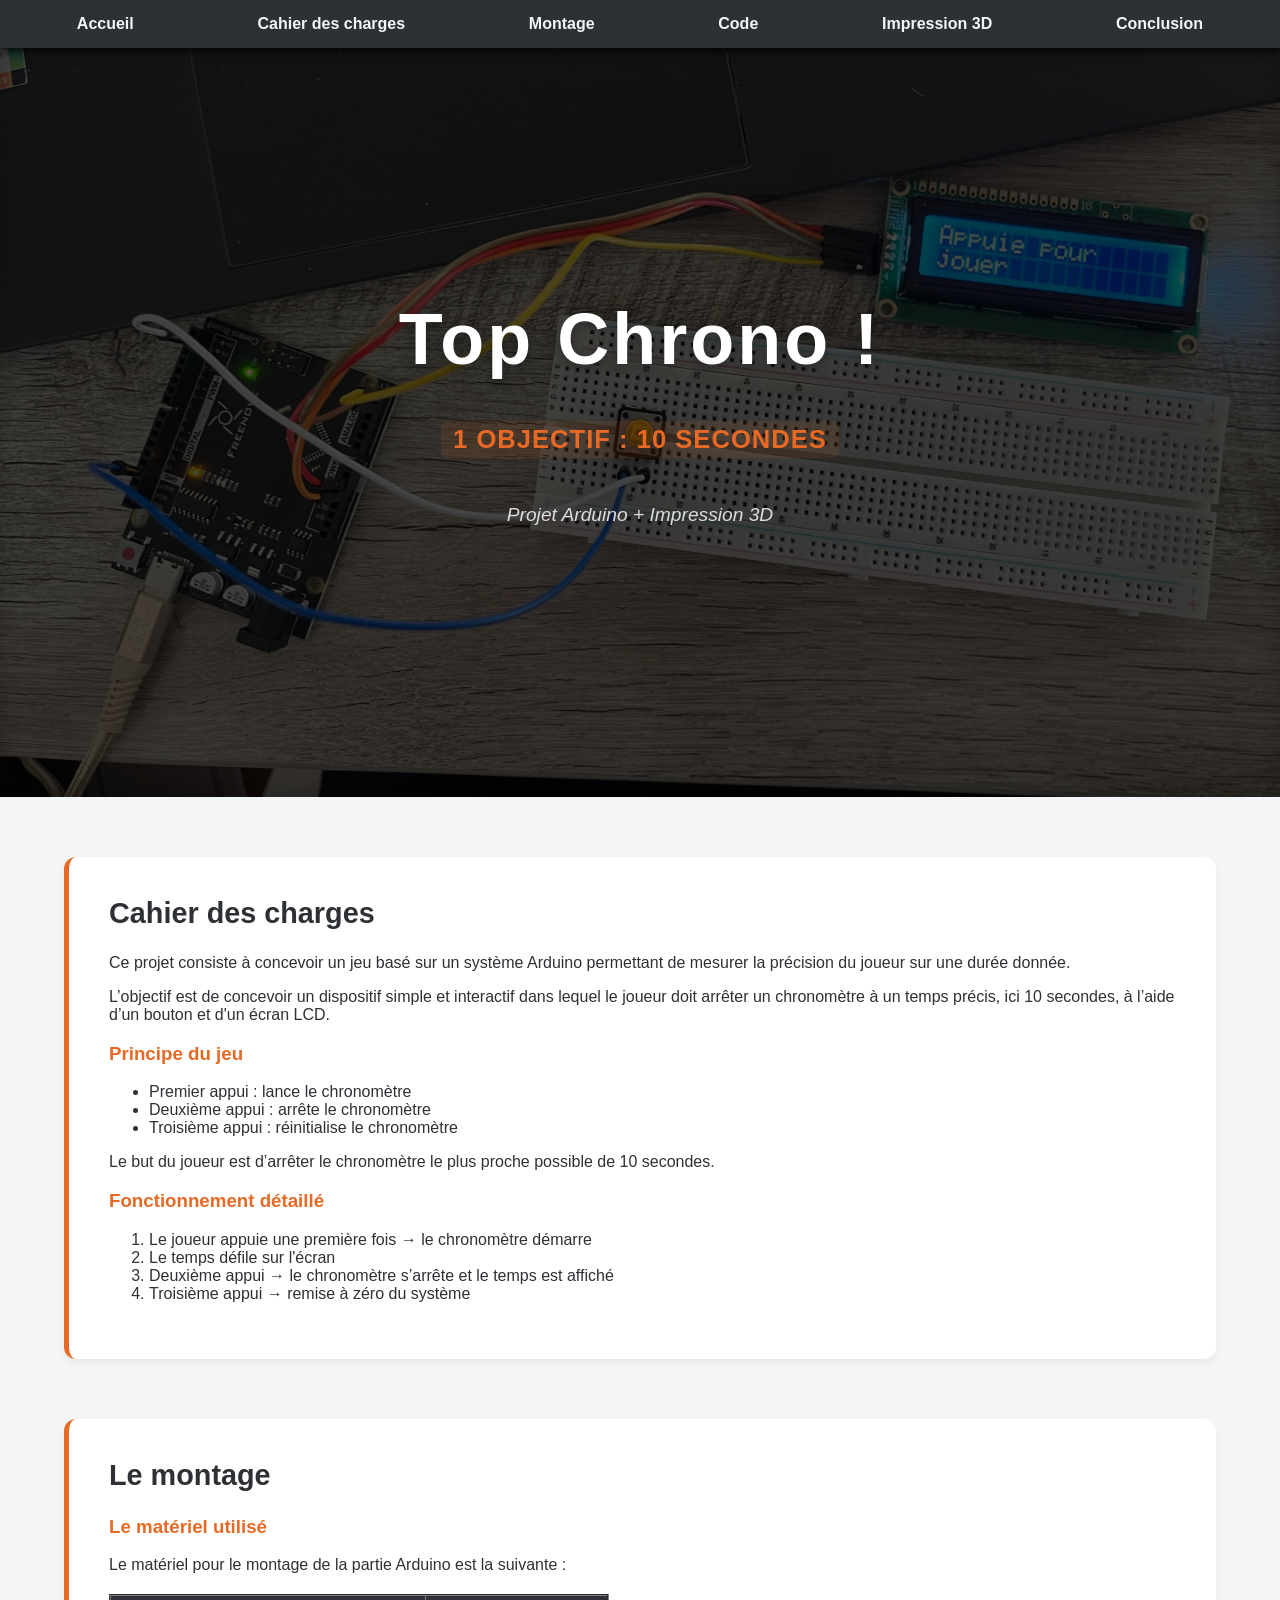
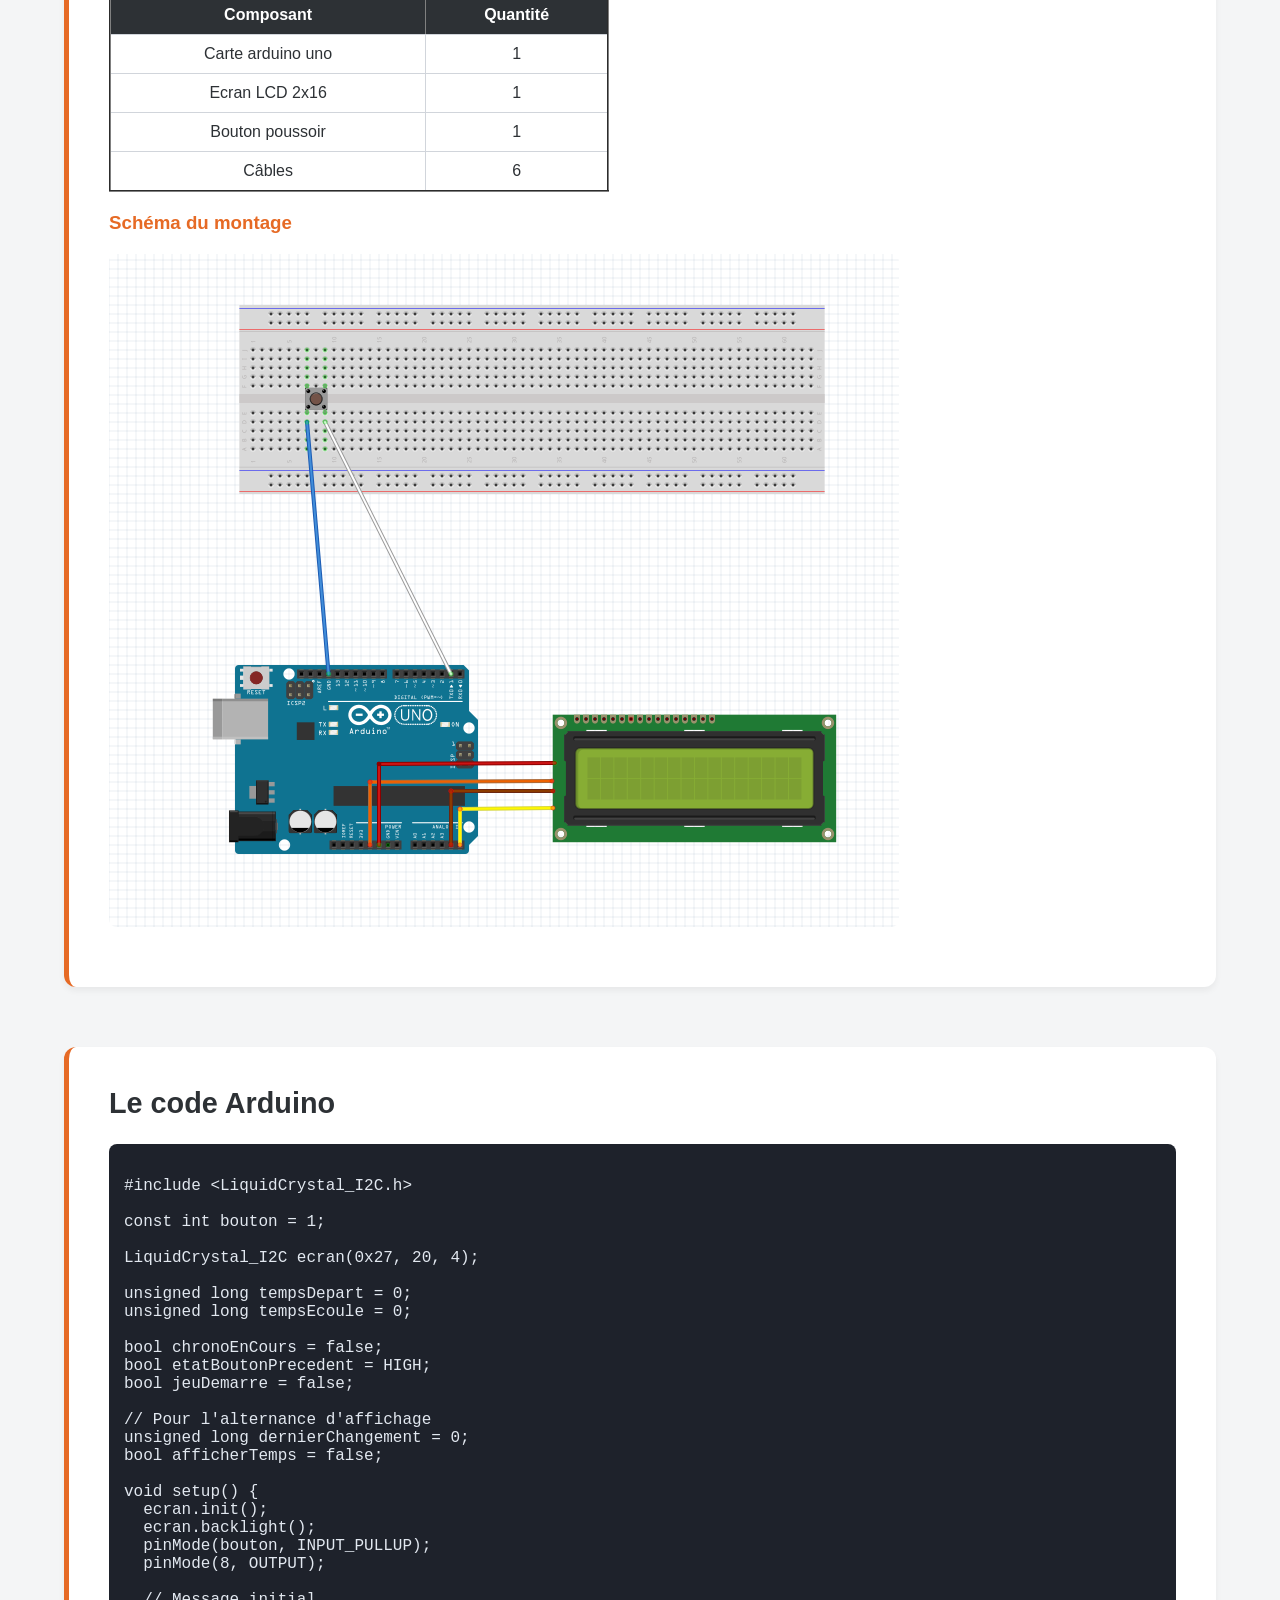
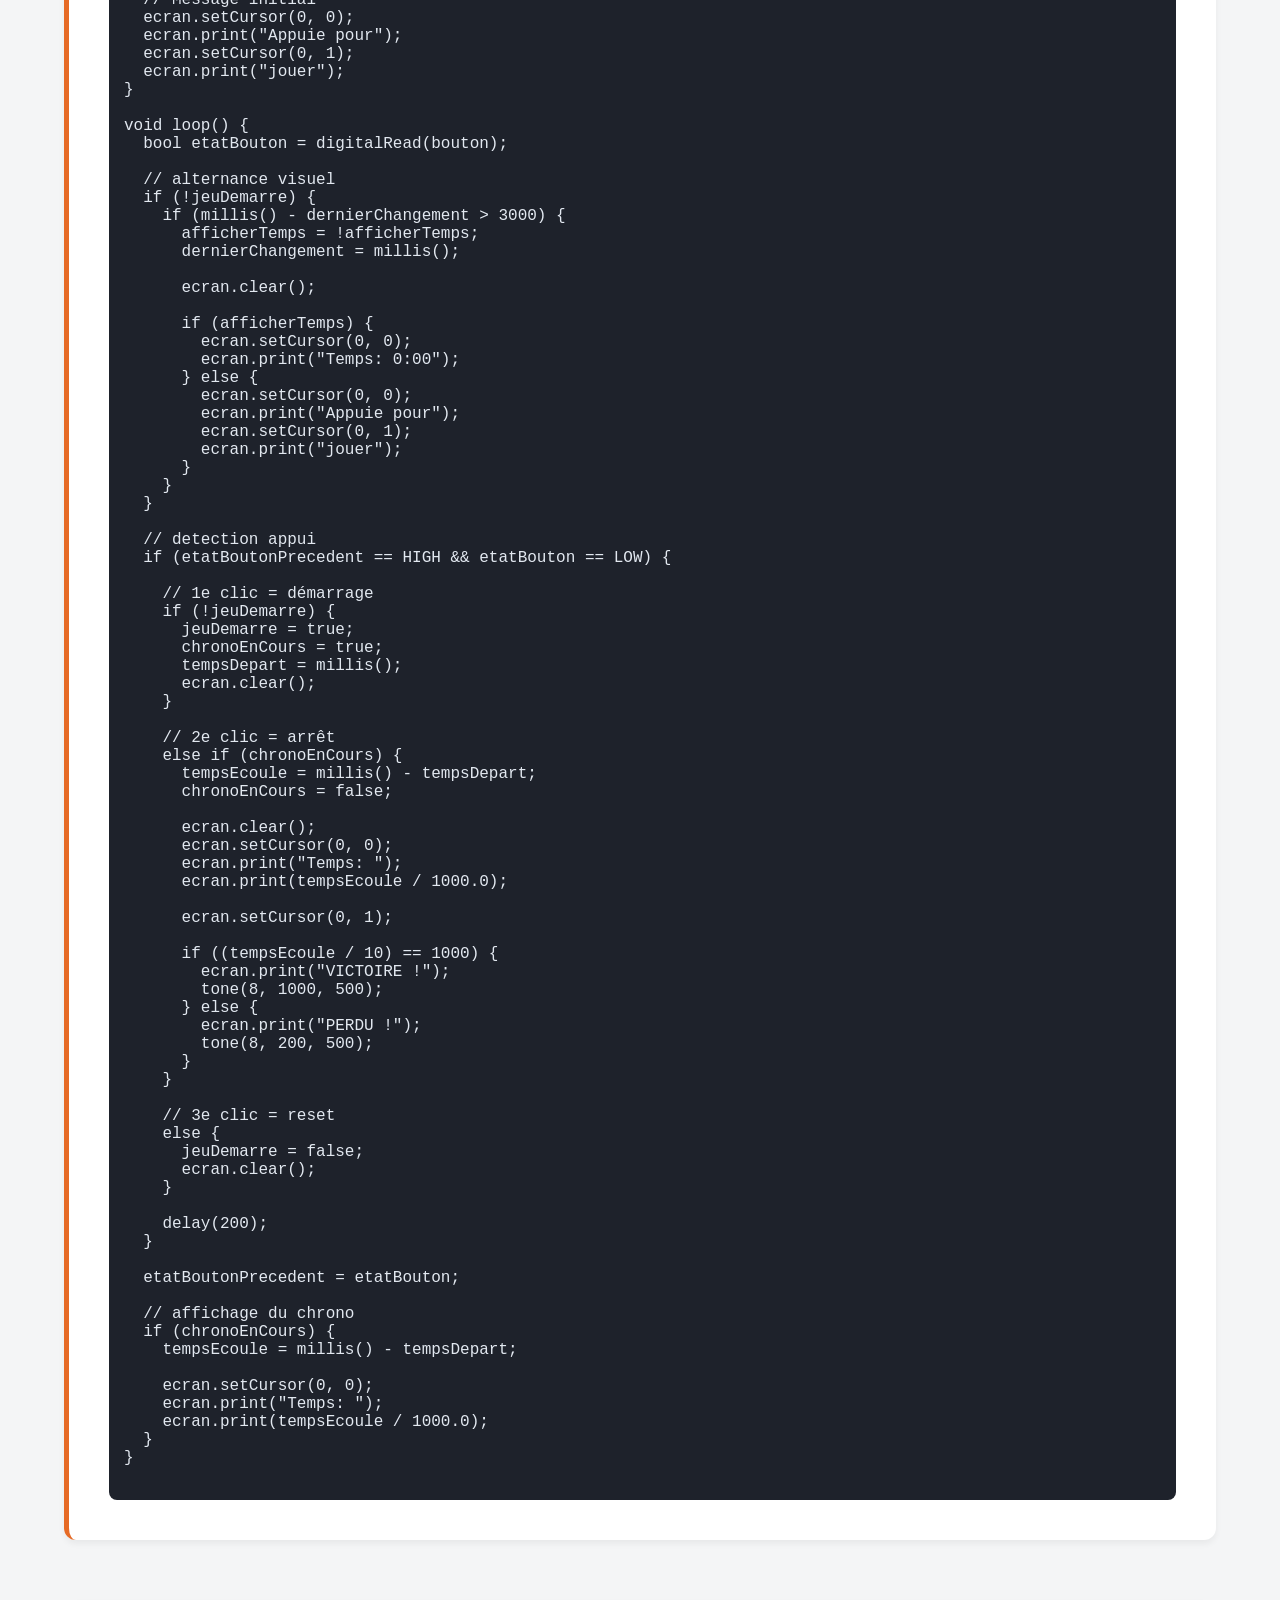
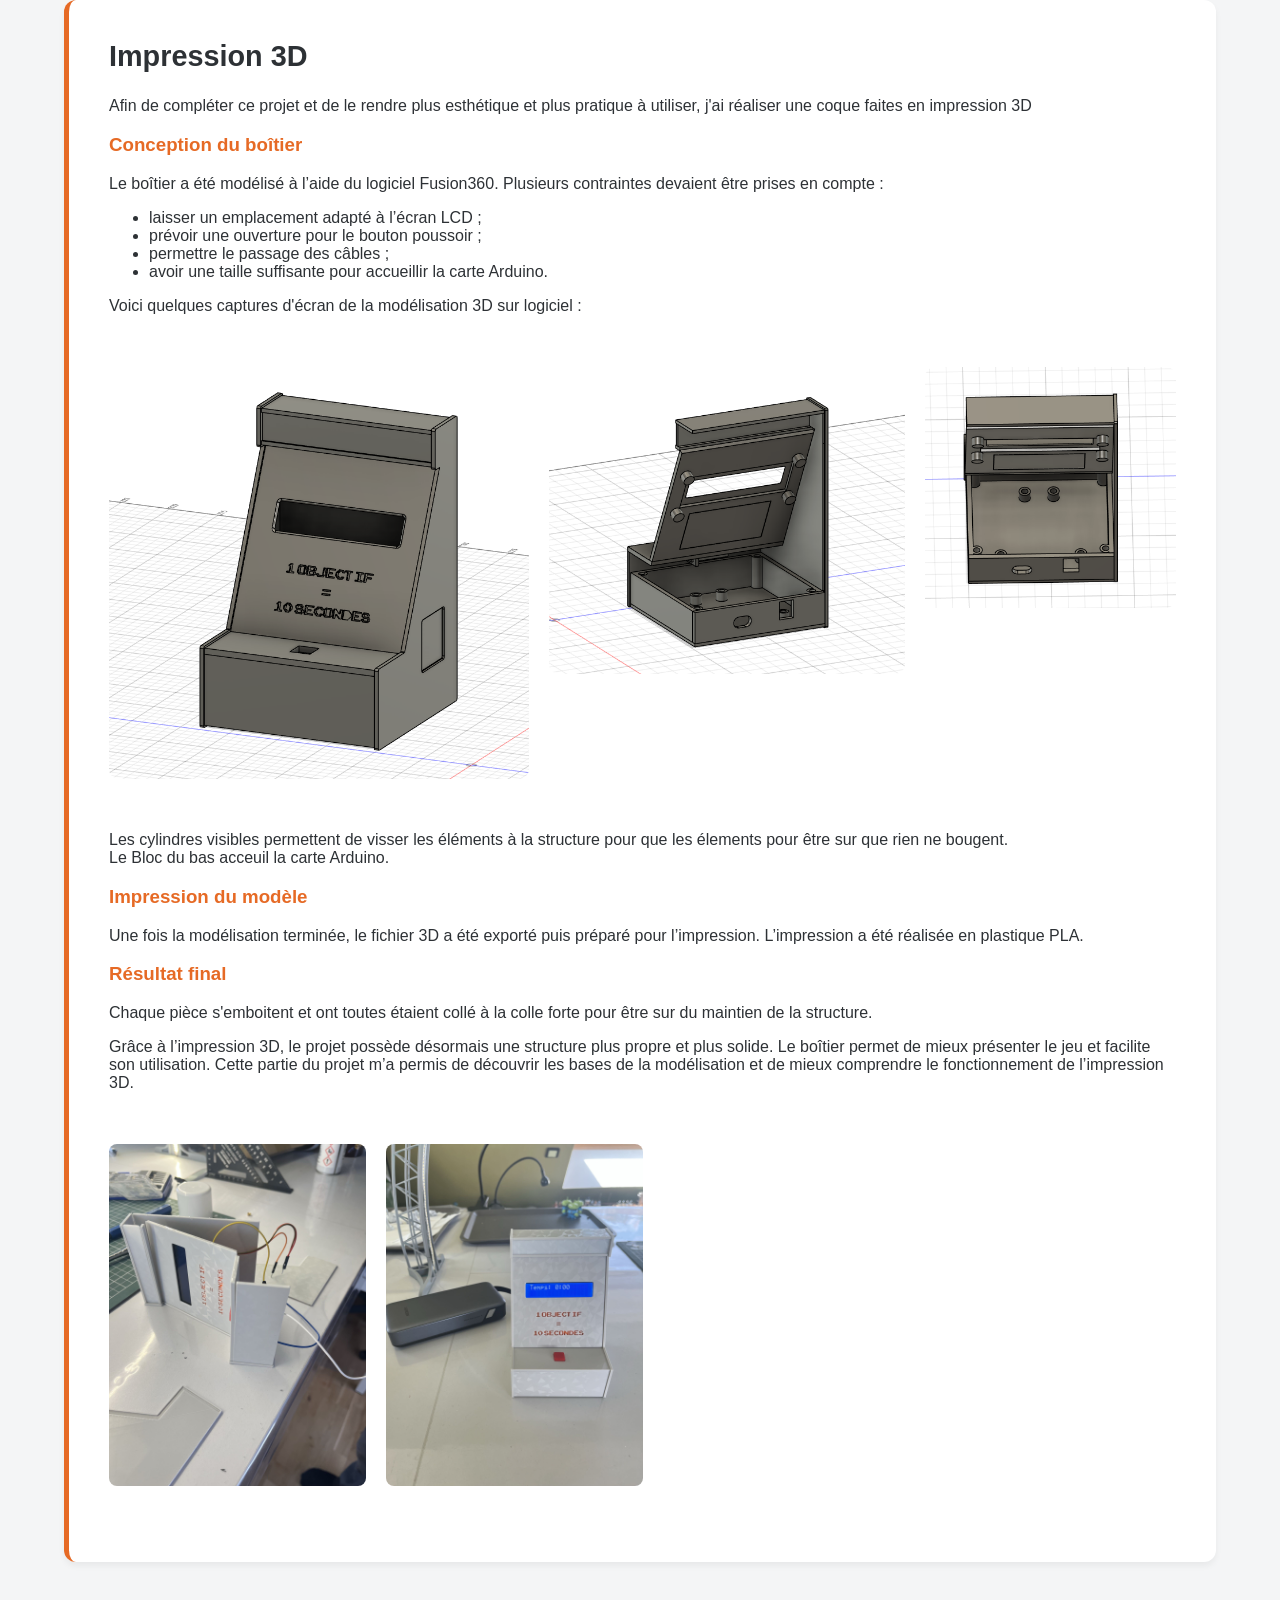
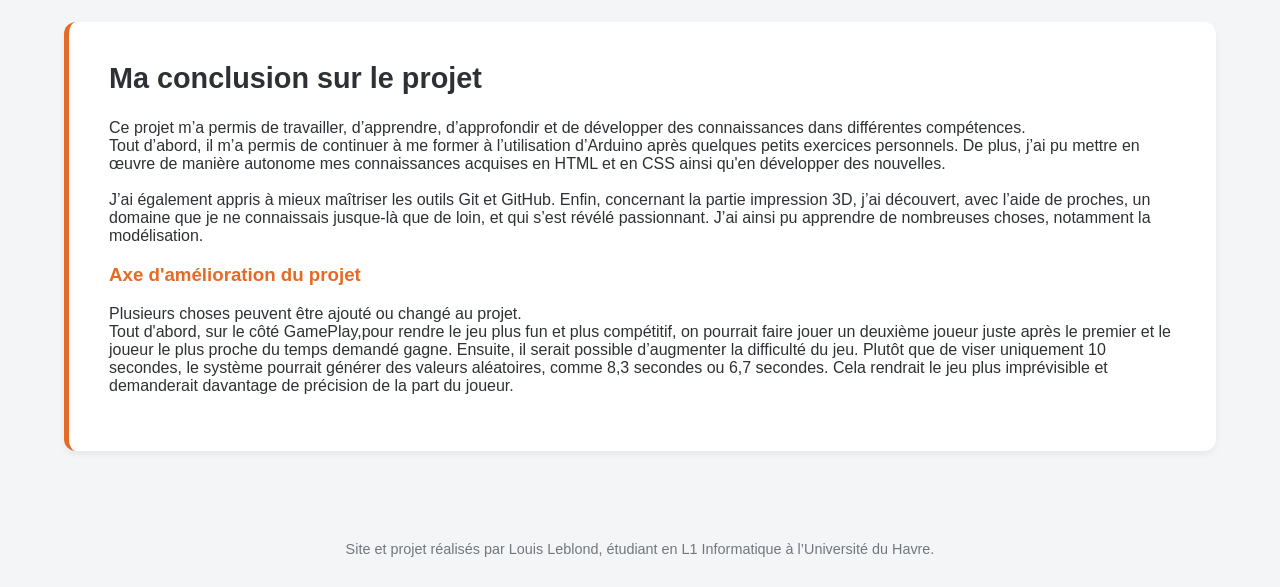
==== index.html @ 4f8999c1 "ajout de photo du résultat final, ajout et  changement au niveau du contenu textuel" ====
<!DOCTYPE html PUBLIC "-//W3C//DTD XHTML 1.0 Strict//EN"
      "http://www.w3.org/TR/xhtml1/DTD/xhtml1-strict.dtd">
<html xmlns="http://www.w3.org/1999/xhtml">
  <head>
    <!-- encodage utf-8 -->
    <meta http-equiv="Content-Type" content="text/html; charset=utf-8" />
    <link rel="Stylesheet" href="style.css" type="text/css" />
    <title>Top Chrono - Projet</title>
  </head>
  <body>
    <div id="menu">
        <a href="#accueil">Accueil</a>
        <a href="#cahier">Cahier des charges</a>
        <a href="#montage">Montage</a>
        <a href="#code">Code</a>
        <a href="#impression3d">Impression 3D</a>
        <a href="#conclusion">Conclusion</a>
    </div>


    <div id="accueil">
    <div class="background"></div>
        <h1>Top Chrono !</h1>
        <h3 id="slogan">1 objectif : 10 secondes</h3>
        <p>Projet Arduino + Impression 3D</p>
    </div>

    <div id="cahier">
        <h2>Cahier des charges</h2>

        <p>
            Ce projet consiste à concevoir un jeu basé sur un système Arduino permettant de mesurer la précision du joueur sur une durée donnée.
        </p>

        <p>
            L’objectif est de concevoir un dispositif simple et interactif dans lequel le joueur doit arrêter un chronomètre à un temps précis, ici 10 secondes, à l’aide d’un bouton et d'un écran LCD.
        </p>

        <h3>Principe du jeu</h3>
        <ul>
            <li>Premier appui : lance le chronomètre</li>
            <li>Deuxième appui : arrête le chronomètre</li>
            <li>Troisième appui : réinitialise le chronomètre</li>
        </ul>

        <p>
            Le but du joueur est d’arrêter le chronomètre le plus proche possible de 10 secondes.
        </p>

        <h3>Fonctionnement détaillé</h3>
        <ol>
            <li>Le joueur appuie une première fois → le chronomètre démarre</li>
            <li>Le temps défile sur l'écran</li>
            <li>Deuxième appui → le chronomètre s’arrête et le temps est affiché</li>
            <li>Troisième appui → remise à zéro du système</li>
        </ol>
    
      </div>

      <div id="montage">
        <h2>Le montage</h2>

        <h3>Le matériel utilisé</h3>
        
        <p>Le matériel pour le montage de la partie Arduino est la suivante :</p>
        <table border="2">
          <tr> 
            <th>Composant</th>
            <th>Quantité</th>
          </tr>
          <tr>
            <td>Carte arduino uno </td>
            <td>1</td>
          </tr>
          <tr>
            <td>Ecran LCD 2x16 </td>
            <td>1</td>
          </tr>
          <tr>
            <td>Bouton poussoir </td>
            <td>1</td>
          </tr>
          <tr>
            <td>Câbles </td>
            <td>6</td>
          </tr>
        </table>

        <h3>Schéma du montage</h3>

        <img src="images/schema_montage.png" >

      </div>

      <div id="code">
        <h2>Le code Arduino</h2>
        <div id="box">
          <br>
          <pre>
#include &lt;LiquidCrystal_I2C.h&gt;

const int bouton = 1;

LiquidCrystal_I2C ecran(0x27, 20, 4);

unsigned long tempsDepart = 0;
unsigned long tempsEcoule = 0;

bool chronoEnCours = false;
bool etatBoutonPrecedent = HIGH;
bool jeuDemarre = false;

// Pour l'alternance d'affichage
unsigned long dernierChangement = 0;
bool afficherTemps = false;

void setup() {
  ecran.init();
  ecran.backlight();
  pinMode(bouton, INPUT_PULLUP);
  pinMode(8, OUTPUT);

  // Message initial
  ecran.setCursor(0, 0);
  ecran.print("Appuie pour");
  ecran.setCursor(0, 1);
  ecran.print("jouer");
}

void loop() {
  bool etatBouton = digitalRead(bouton);

  // alternance visuel 
  if (!jeuDemarre) {
    if (millis() - dernierChangement > 3000) {
      afficherTemps = !afficherTemps;
      dernierChangement = millis();

      ecran.clear();

      if (afficherTemps) {
        ecran.setCursor(0, 0);
        ecran.print("Temps: 0:00");
      } else {
        ecran.setCursor(0, 0);
        ecran.print("Appuie pour");
        ecran.setCursor(0, 1);
        ecran.print("jouer");
      }
    }
  }

  // detection appui
  if (etatBoutonPrecedent == HIGH && etatBouton == LOW) {

    // 1e clic = démarrage
    if (!jeuDemarre) {
      jeuDemarre = true;
      chronoEnCours = true;
      tempsDepart = millis();
      ecran.clear();
    }

    // 2e clic = arrêt
    else if (chronoEnCours) {
      tempsEcoule = millis() - tempsDepart;
      chronoEnCours = false;

      ecran.clear();
      ecran.setCursor(0, 0);
      ecran.print("Temps: ");
      ecran.print(tempsEcoule / 1000.0);

      ecran.setCursor(0, 1);

      if ((tempsEcoule / 10) == 1000) {
        ecran.print("VICTOIRE !");
        tone(8, 1000, 500);
      } else {
        ecran.print("PERDU !");
        tone(8, 200, 500);
      }
    }

    // 3e clic = reset
    else {
      jeuDemarre = false;
      ecran.clear();
    }

    delay(200);
  }

  etatBoutonPrecedent = etatBouton;

  // affichage du chrono
  if (chronoEnCours) {
    tempsEcoule = millis() - tempsDepart;

    ecran.setCursor(0, 0);
    ecran.print("Temps: ");
    ecran.print(tempsEcoule / 1000.0);
  }
}
</pre>
<br>
        </div>

      </div>

      <div id="impression3d">
        <h2>Impression 3D</h2>

        <p>
        Afin de compléter ce projet et de le rendre plus esthétique et plus pratique à utiliser, j'ai réaliser une coque faites en impression 3D
        </p>

        <h3>Conception du boîtier</h3>

        <p>
        Le boîtier a été modélisé à l’aide du logiciel Fusion360. 
         Plusieurs contraintes devaient être prises en compte :
        </p>

        <ul>
        <li>laisser un emplacement adapté à l’écran LCD ;</li>
        <li>prévoir une ouverture pour le bouton poussoir ;</li>
        <li>permettre le passage des câbles ;</li>
        <li>avoir une taille suffisante pour accueillir la carte Arduino.</li>
        </ul>

        <p>Voici quelques captures d'écran de la modélisation 3D sur logiciel : </p>

        <div class="images">
        <p><img src="images/louis_borne_ce/avant.png"></p>
        <p><img src="images/louis_borne_ce/arrière.png"></p>
        <p><img src="images/louis_borne_ce/dos.png"></p>
        </div>
        <p>Les cylindres visibles permettent de visser les éléments à la structure pour que les élements pour être sur que rien ne bougent.
         <br> Le Bloc du bas acceuil la carte Arduino. </p>

        <h3>Impression du modèle</h3>

      <p>
      Une fois la modélisation terminée, le fichier 3D a été exporté puis préparé pour l’impression.
      L’impression a été réalisée en plastique PLA.
      </p>

     <h3>Résultat final</h3>

     <p>
         Chaque pièce s'emboitent et ont toutes étaient collé à la colle forte pour être sur du maintien de la structure.
        </p>

      <p>
      Grâce à l’impression 3D, le projet possède désormais une structure plus propre et plus solide.
      Le boîtier permet de mieux présenter le jeu et facilite son utilisation.
      Cette partie du projet m’a permis de découvrir les bases de la modélisation et de mieux comprendre le fonctionnement de l’impression 3D.
      </p>

      <div id="img_final">
      <p><img src="images/collage.jpg"></p>
      <p><img src="images/res_final.jpg"></p>
      </div>


        
      </div>

      <div id="conclusion">
        <h2>Ma conclusion sur le projet</h2>
        <p>Ce projet m’a permis de travailler, d’apprendre, d’approfondir et de développer des connaissances dans différentes compétences.
          <br>
        Tout d’abord, il m’a permis de continuer à me former à l’utilisation d’Arduino après quelques petits exercices personnels. De plus, j’ai pu mettre en œuvre de manière autonome mes connaissances acquises en HTML et en CSS ainsi qu'en développer des nouvelles.
          <br>
          <br>
        J’ai également appris à mieux maîtriser les outils Git et GitHub.
        Enfin, concernant la partie impression 3D, j’ai découvert, avec l’aide de proches, un domaine que je ne connaissais jusque-là que de loin, et qui s’est révélé passionnant. J’ai ainsi pu apprendre de nombreuses choses, notamment la modélisation. </p>

        <h3>Axe d'amélioration du projet</h3>
        <p>Plusieurs choses peuvent être ajouté ou changé au projet.<br>
        Tout d'abord, sur le côté GamePlay,pour rendre le jeu plus fun et plus compétitif, on pourrait faire jouer un deuxième joueur juste après le premier et le joueur le plus proche du temps demandé gagne.
        Ensuite, il serait possible d’augmenter la difficulté du jeu. Plutôt que de viser uniquement 10 secondes, le système pourrait générer des valeurs aléatoires, comme 8,3 secondes ou 6,7 secondes. Cela rendrait le jeu plus imprévisible et demanderait davantage de précision de la part du joueur.
        </p>
      </div>

      <div id="apropos">
        Site et projet réalisés par Louis Leblond, étudiant en L1 Informatique à l’Université du Havre.

      </div>
   


  </body>

</html>
---- style.css ----
html {
    scroll-behavior: smooth;
}

body {
    background-color: #f4f5f6;
    color: #2d3135; 
    margin: 0;
    padding: 0;
    font-family: Calibri, sans-serif;
}

#menu {
    background: #2d3135; 
    padding: 15px;
    display: flex;
    justify-content: space-around;
    position: sticky;
    top: 0;
    box-shadow: 0 2px 10px rgba(0,0,0.1); 
    z-index: 1000;
}

#menu a {
    color: #f4f5f6;
    text-decoration: none;
    font-weight: bold;
    transition: color 0.3s ease; 
}

#menu a:hover {
    color: #e66a25; 
}

#accueil {
    text-align: center;
    font-size: 140%;
    padding: 250px ;
    margin-bottom: 60px; 
    background: linear-gradient(rgba(0, 0, 0, 0.687), rgba(0, 0, 0, 0.744)),
                url('images/IMG_2172.jpg');
    background-size: cover;
    background-position: center;
    color: #f4f5f6;
    box-shadow: inset 0 -10px 20px rgba(0,0,0,0.2);
}

#accueil h1 {
    font-size: 4.5rem;
    margin: 0 0 15px 0;
    letter-spacing: 3px;
    color: #ffffff;
    text-shadow: 0 4px 12px rgba(0, 0, 0, 0.3); 
    font-weight: bold;
}

#slogan {
    font-size: 1.6rem;
    color: #e66a25;
    font-weight: bold;
    margin-bottom: 25px;
    text-transform: uppercase;
    letter-spacing: 1px;
    display: inline-block;
    padding: 4px 12px;
    background: rgba(230, 106, 37, 0.1);
    border-radius: 6px;
}

#accueil p {
    font-size: 1.2rem;
    color: #dcdcdc; 
    font-style: italic;
    padding: 2px 10px;
    border-radius: 4px;

}


#impression3d, #code, #montage, #cahier, #conclusion {
    background: #ffffff; 
    margin-left: 5%;
    margin-right: 5%;
    padding: 40px;
    border-radius: 12px;
    margin-bottom: 60px;
    color: #2d3135;
    box-shadow: 0 4px 6px rgba(0, 0, 0, 0.05);
    border-left: 5px solid #e66a25; 
}

.images{

    display: flex;
    justify-content: center; 
    gap: 20px; 

}

.images img{
    width: auto;
    height: auto;
    border-radius: 10px;
}

#cahier {
    margin-top: 60px; 
}

h2 {
    color: #2d3135;
    margin-top: 0;
    font-size: 1.8rem;
}

h3 {
    color: #e66a25; 
}

#apropos {
    text-align: center;
    margin-left: 5%;
    margin-right: 5%;
    padding: 30px;
    color: #71777d; 
    font-size: 0.9rem;
}

table {
    width: 100%;
    max-width: 500px;
    margin: 20px 0;
    border-collapse:collapse;
    text-align: center;
}

table th {
    background-color: #2d3135;
    color: #ffffff;
    padding: 10px;
}

table td {
    padding: 10px;
    border: 1px solid #d1d5db;
}

#box {
    background: #1e222b; 
    border-radius: 8px;
    padding: 15px;
}

pre {
    margin: 0;
    color: #e2e8f0;
    font-family: 'Courier New', Courier, monospace; 
    overflow-x: auto; 
}

img {
    max-width: 100%;
    height: auto;
    border-radius: 8px;
    display: block;
    margin: 20px 0;
}

#img_final{
    width:50%;
    height: auto;

    display: flex;
    justify-content: center; 
    gap: 20px;
}
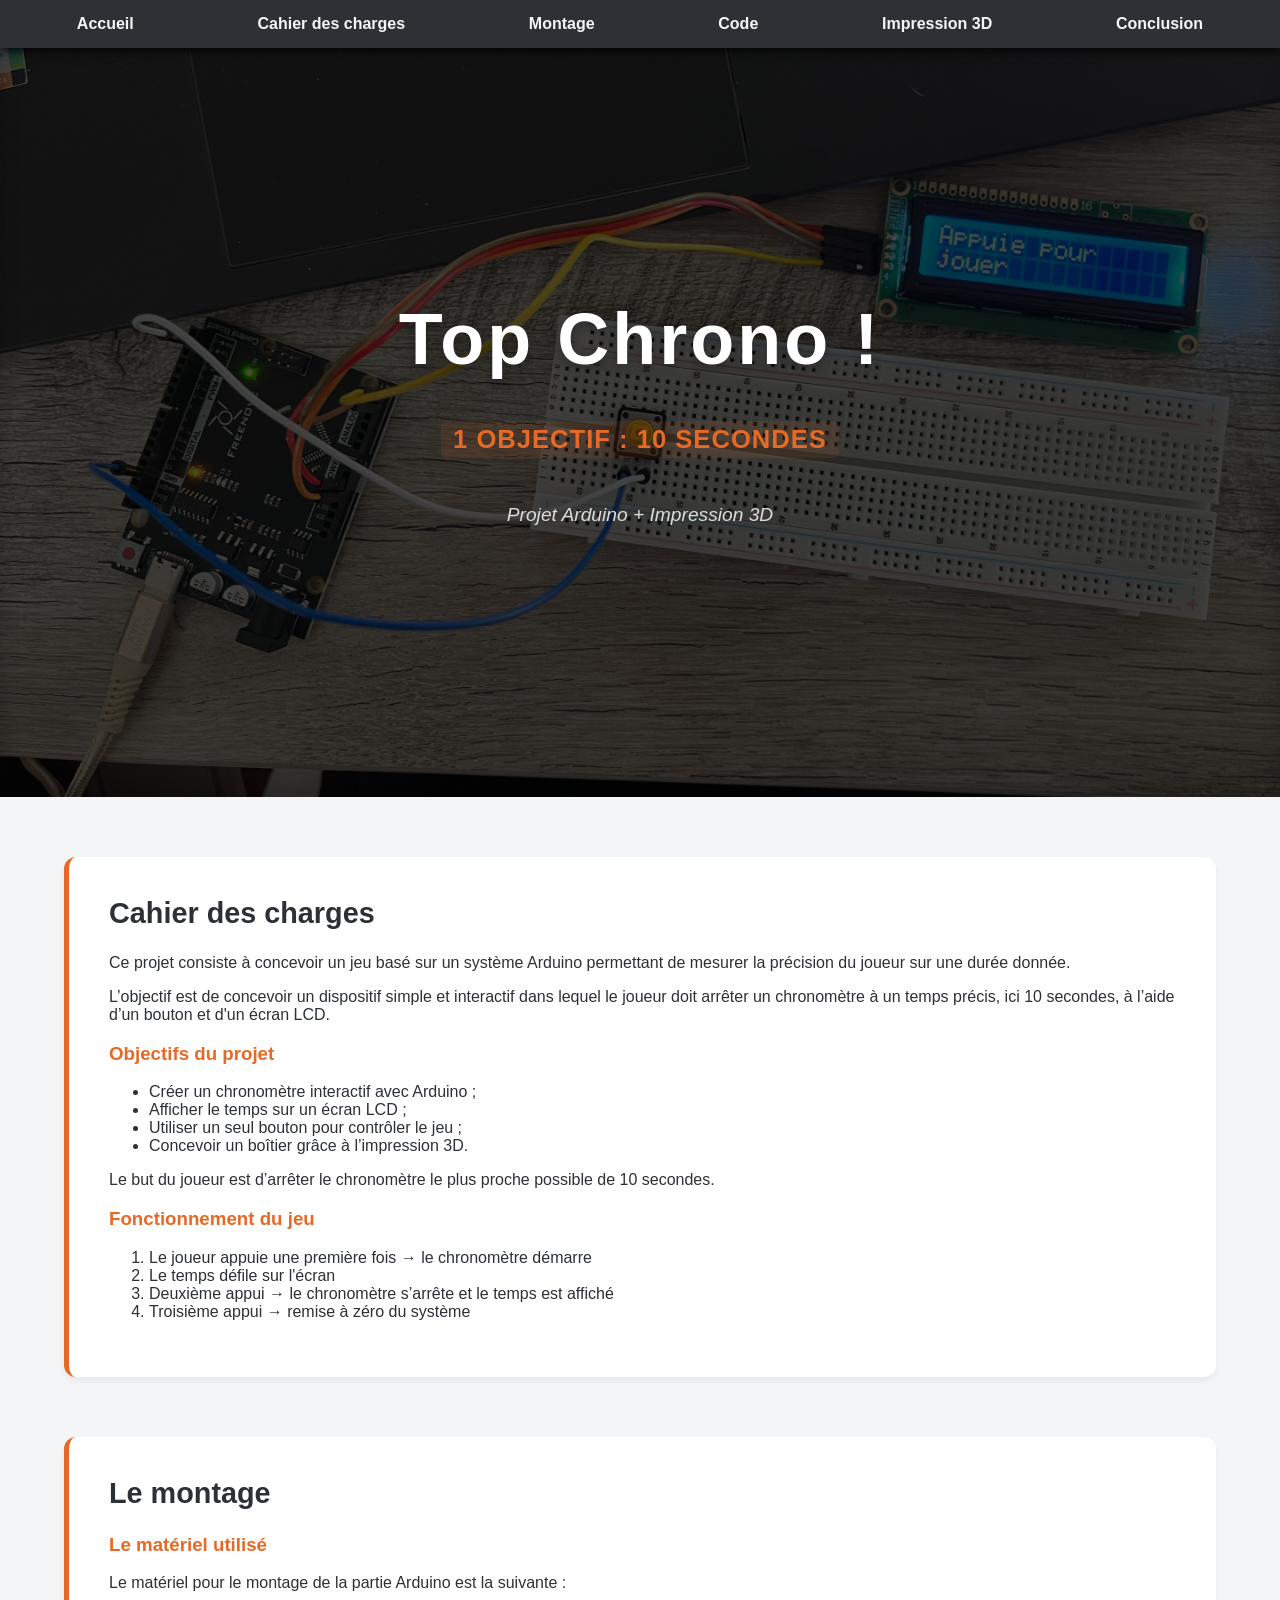
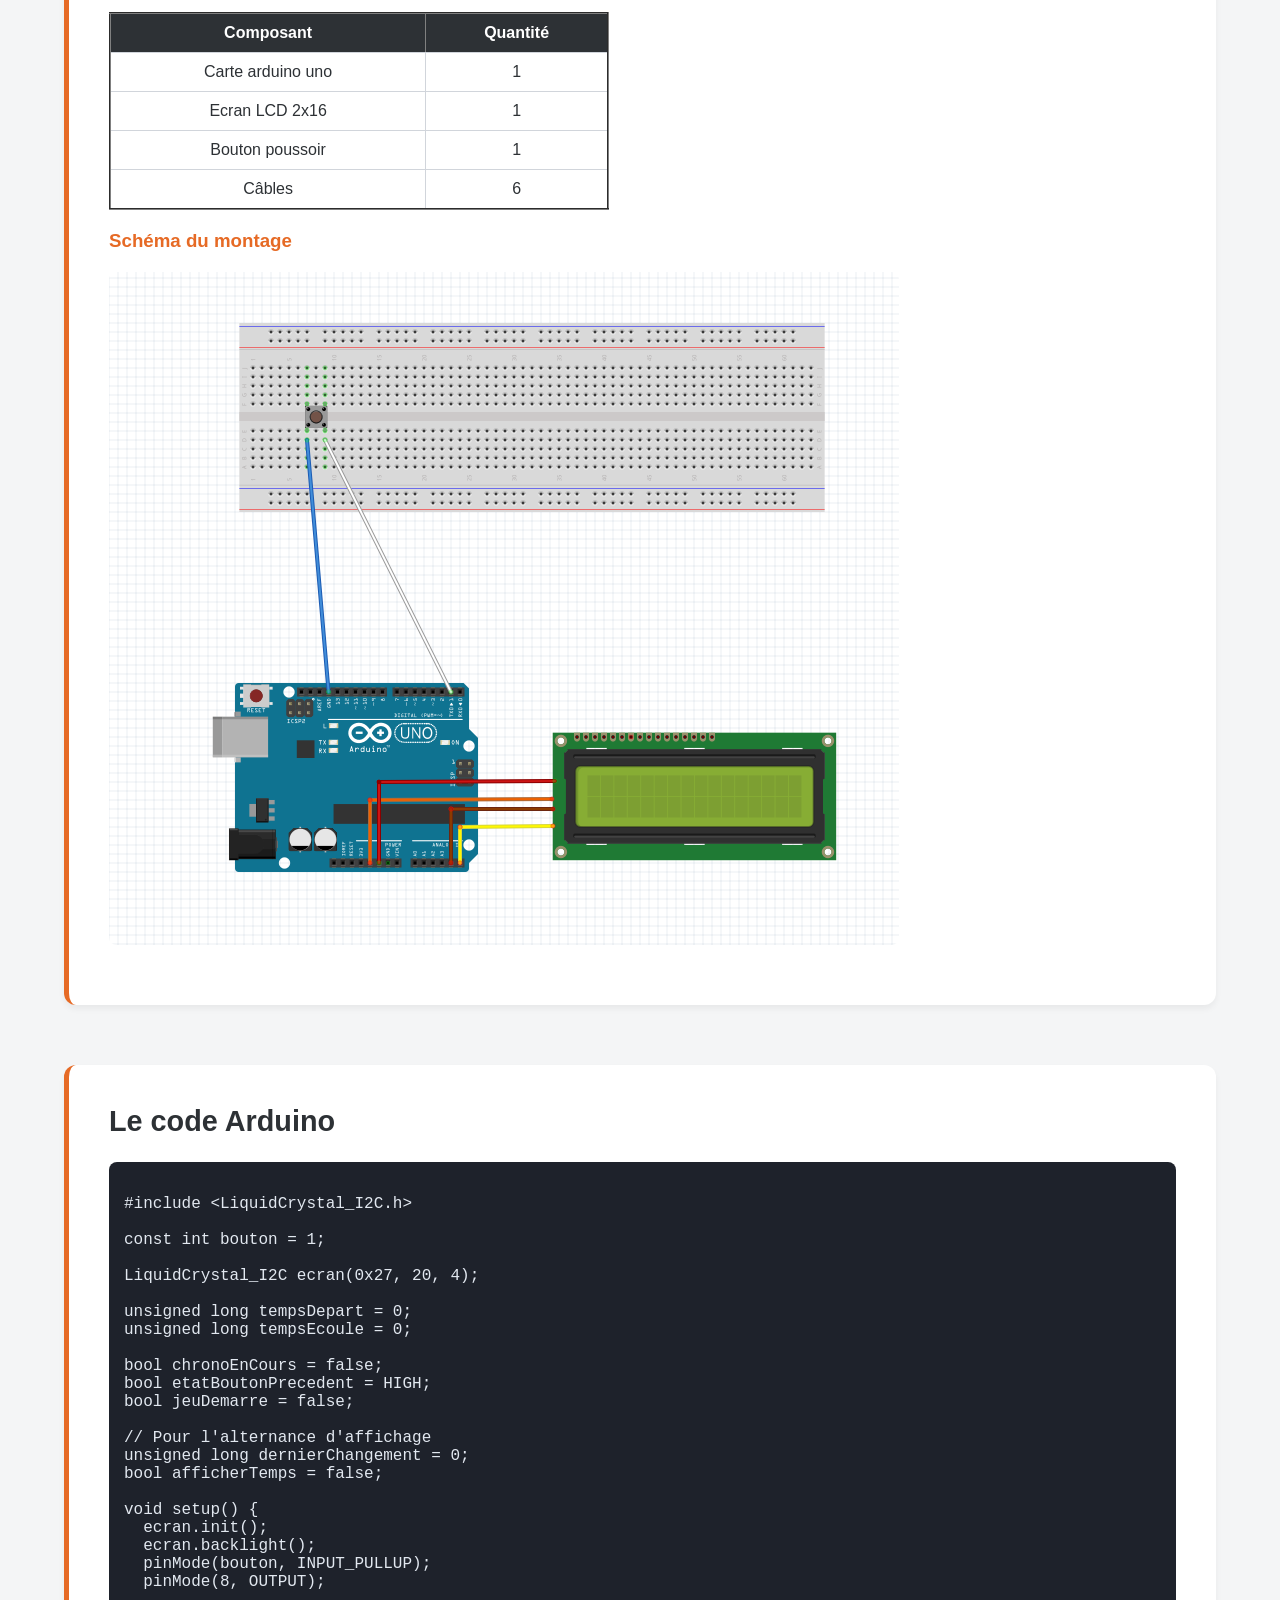
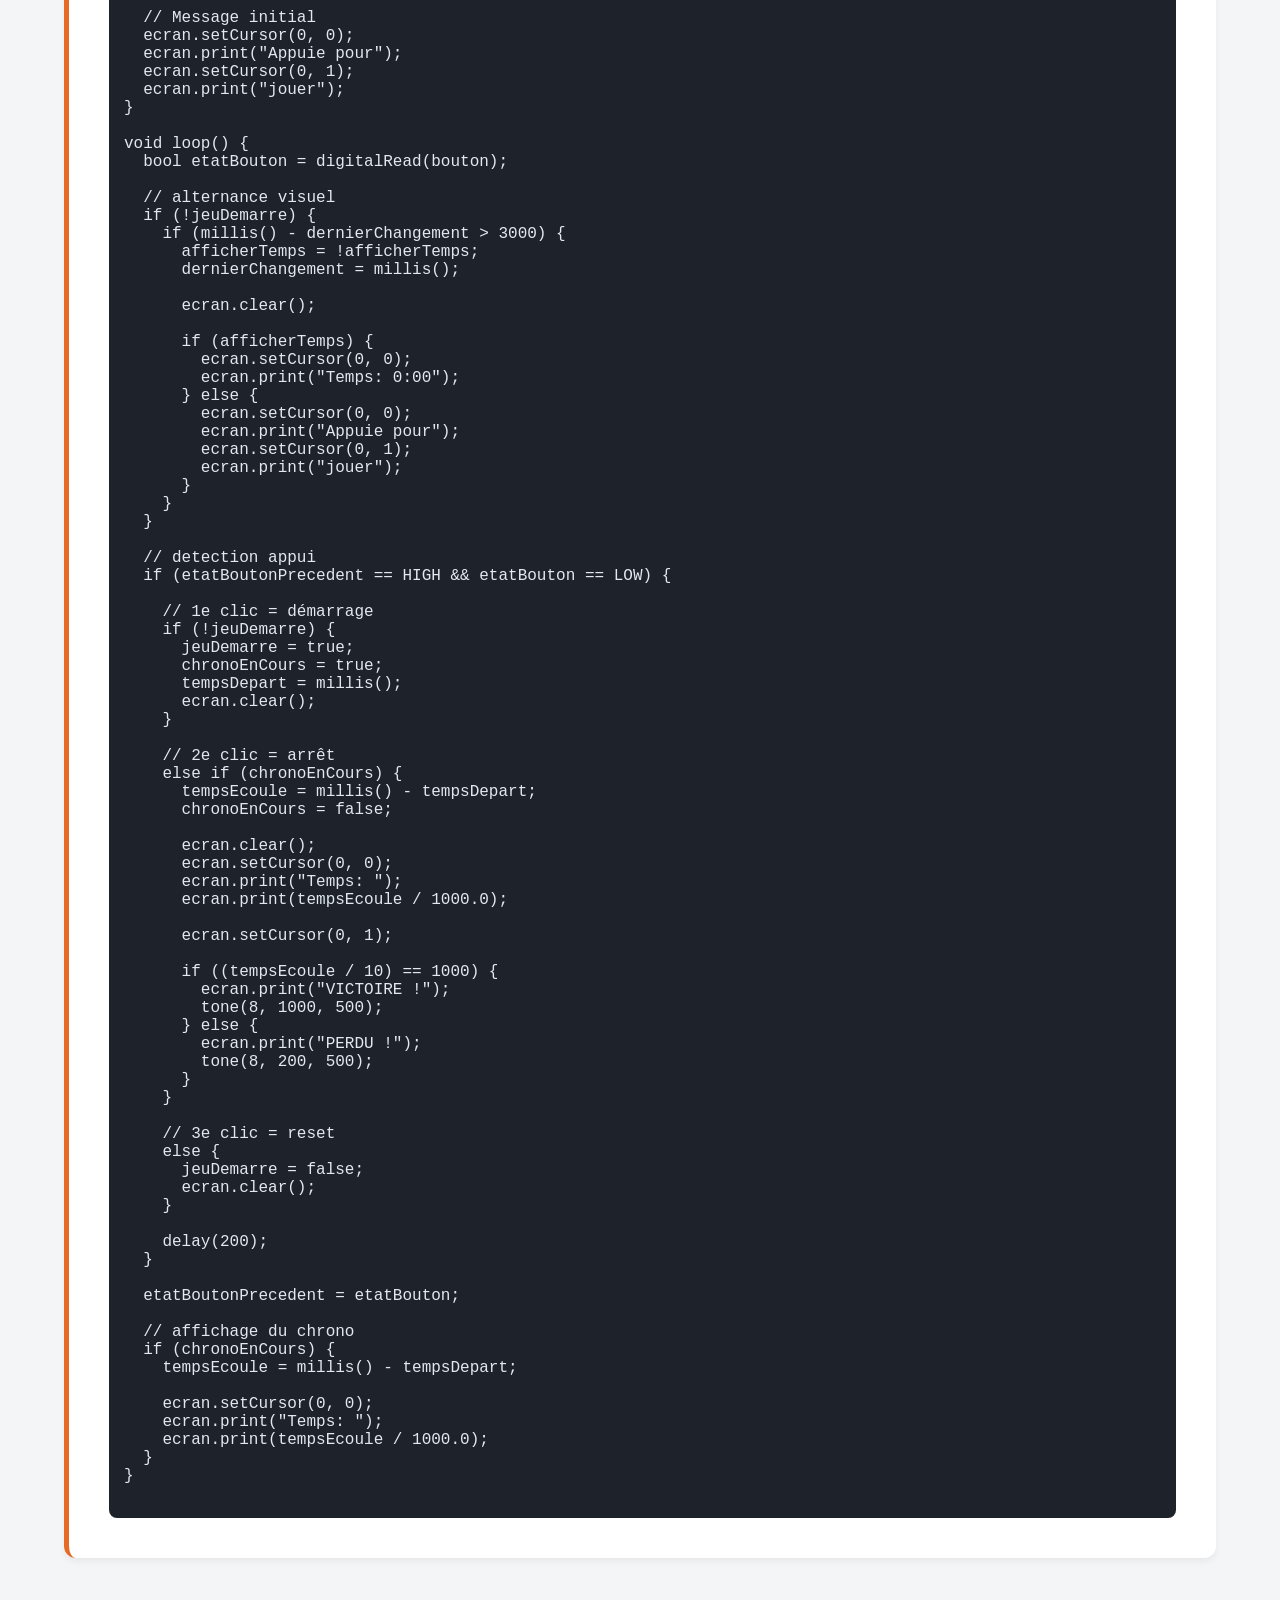
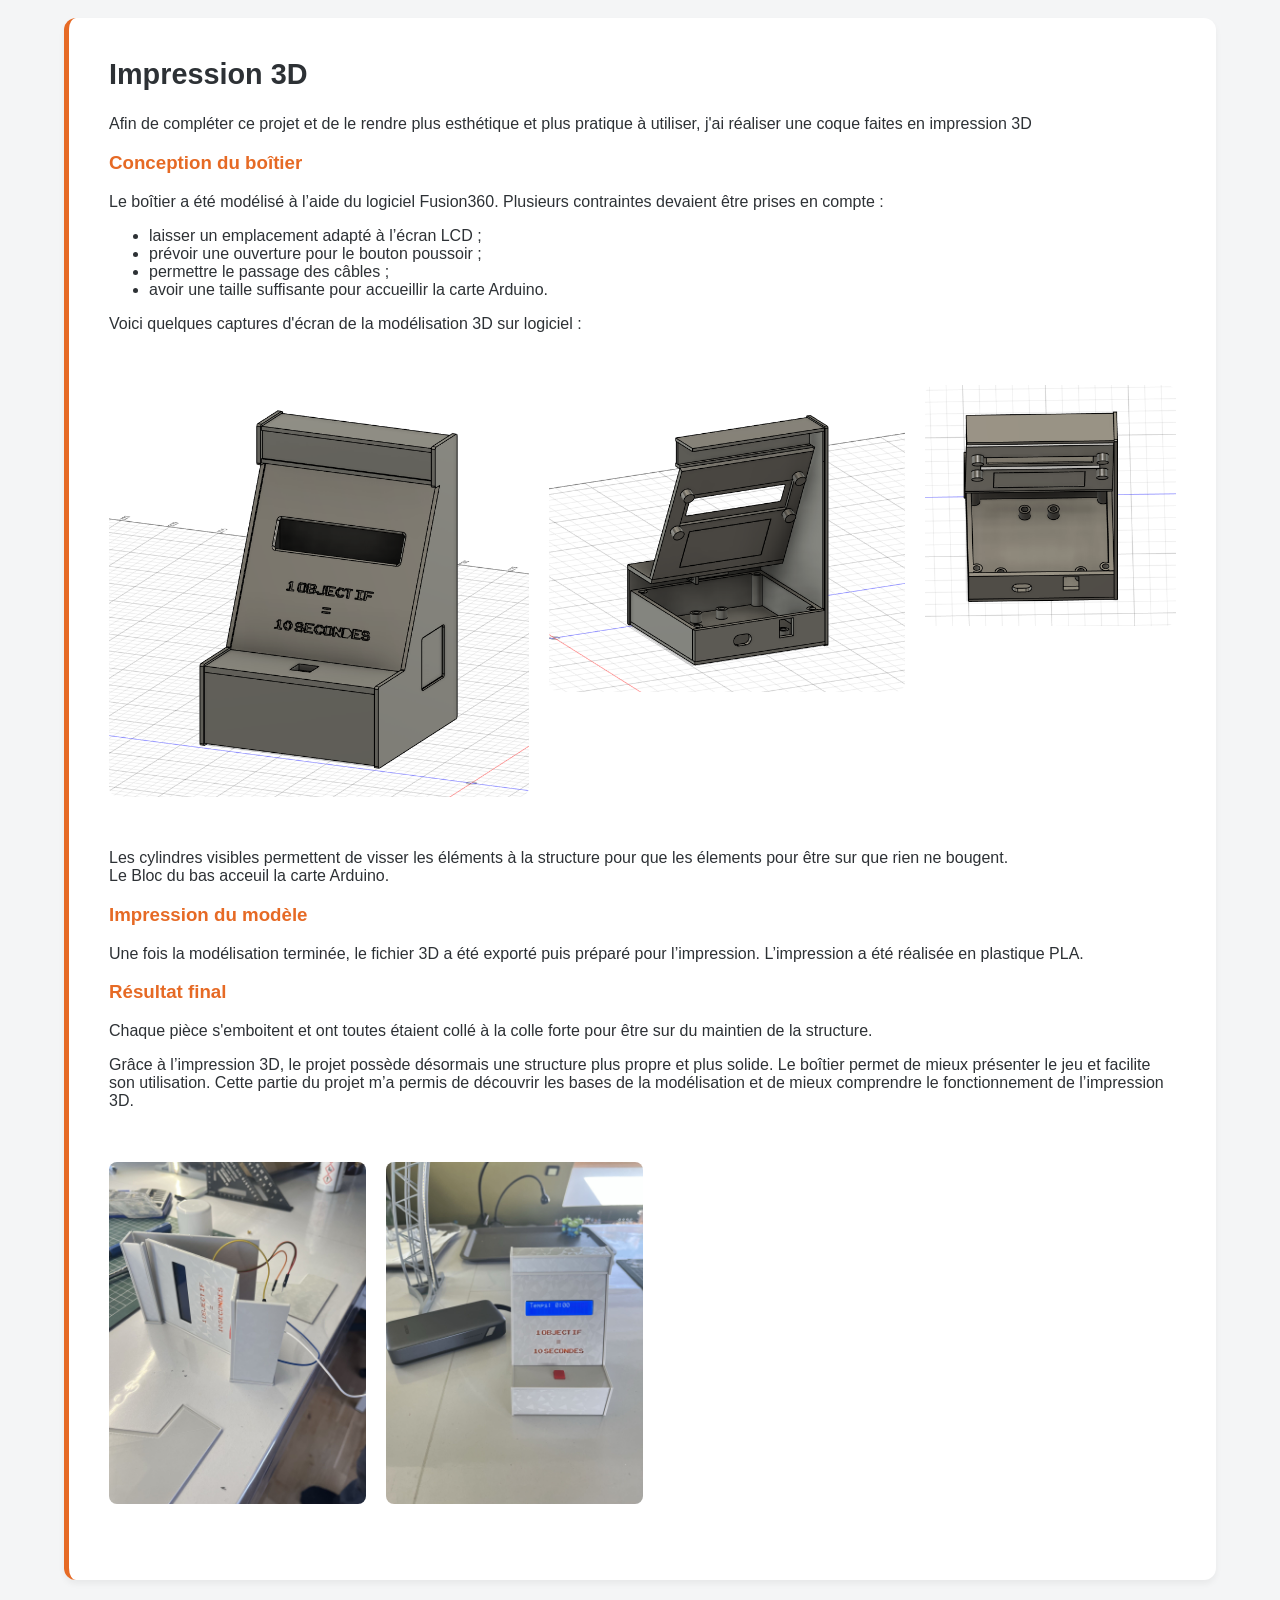
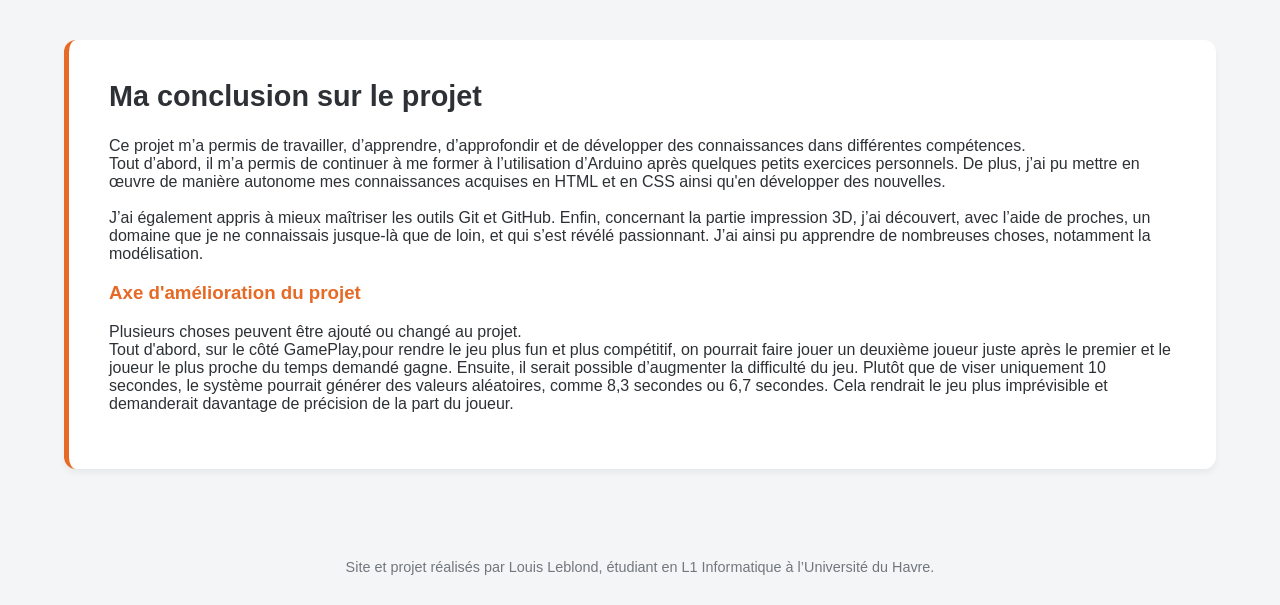
==== commit 35bf1a15: "quelques ajustement textuel au niveau du cahier des charges" ====
--- a/index.html
+++ b/index.html
@@ -36,18 +36,20 @@
             L’objectif est de concevoir un dispositif simple et interactif dans lequel le joueur doit arrêter un chronomètre à un temps précis, ici 10 secondes, à l’aide d’un bouton et d'un écran LCD.
         </p>
 
-        <h3>Principe du jeu</h3>
+        <h3>Objectifs du projet</h3>
+
         <ul>
-            <li>Premier appui : lance le chronomètre</li>
-            <li>Deuxième appui : arrête le chronomètre</li>
-            <li>Troisième appui : réinitialise le chronomètre</li>
+          <li>Créer un chronomètre interactif avec Arduino ;</li>
+          <li>Afficher le temps sur un écran LCD ;</li>
+          <li>Utiliser un seul bouton pour contrôler le jeu ;</li>
+          <li>Concevoir un boîtier grâce à l’impression 3D.</li>
         </ul>
 
         <p>
             Le but du joueur est d’arrêter le chronomètre le plus proche possible de 10 secondes.
         </p>
 
-        <h3>Fonctionnement détaillé</h3>
+        <h3>Fonctionnement du jeu</h3>
         <ol>
             <li>Le joueur appuie une première fois → le chronomètre démarre</li>
             <li>Le temps défile sur l'écran</li>
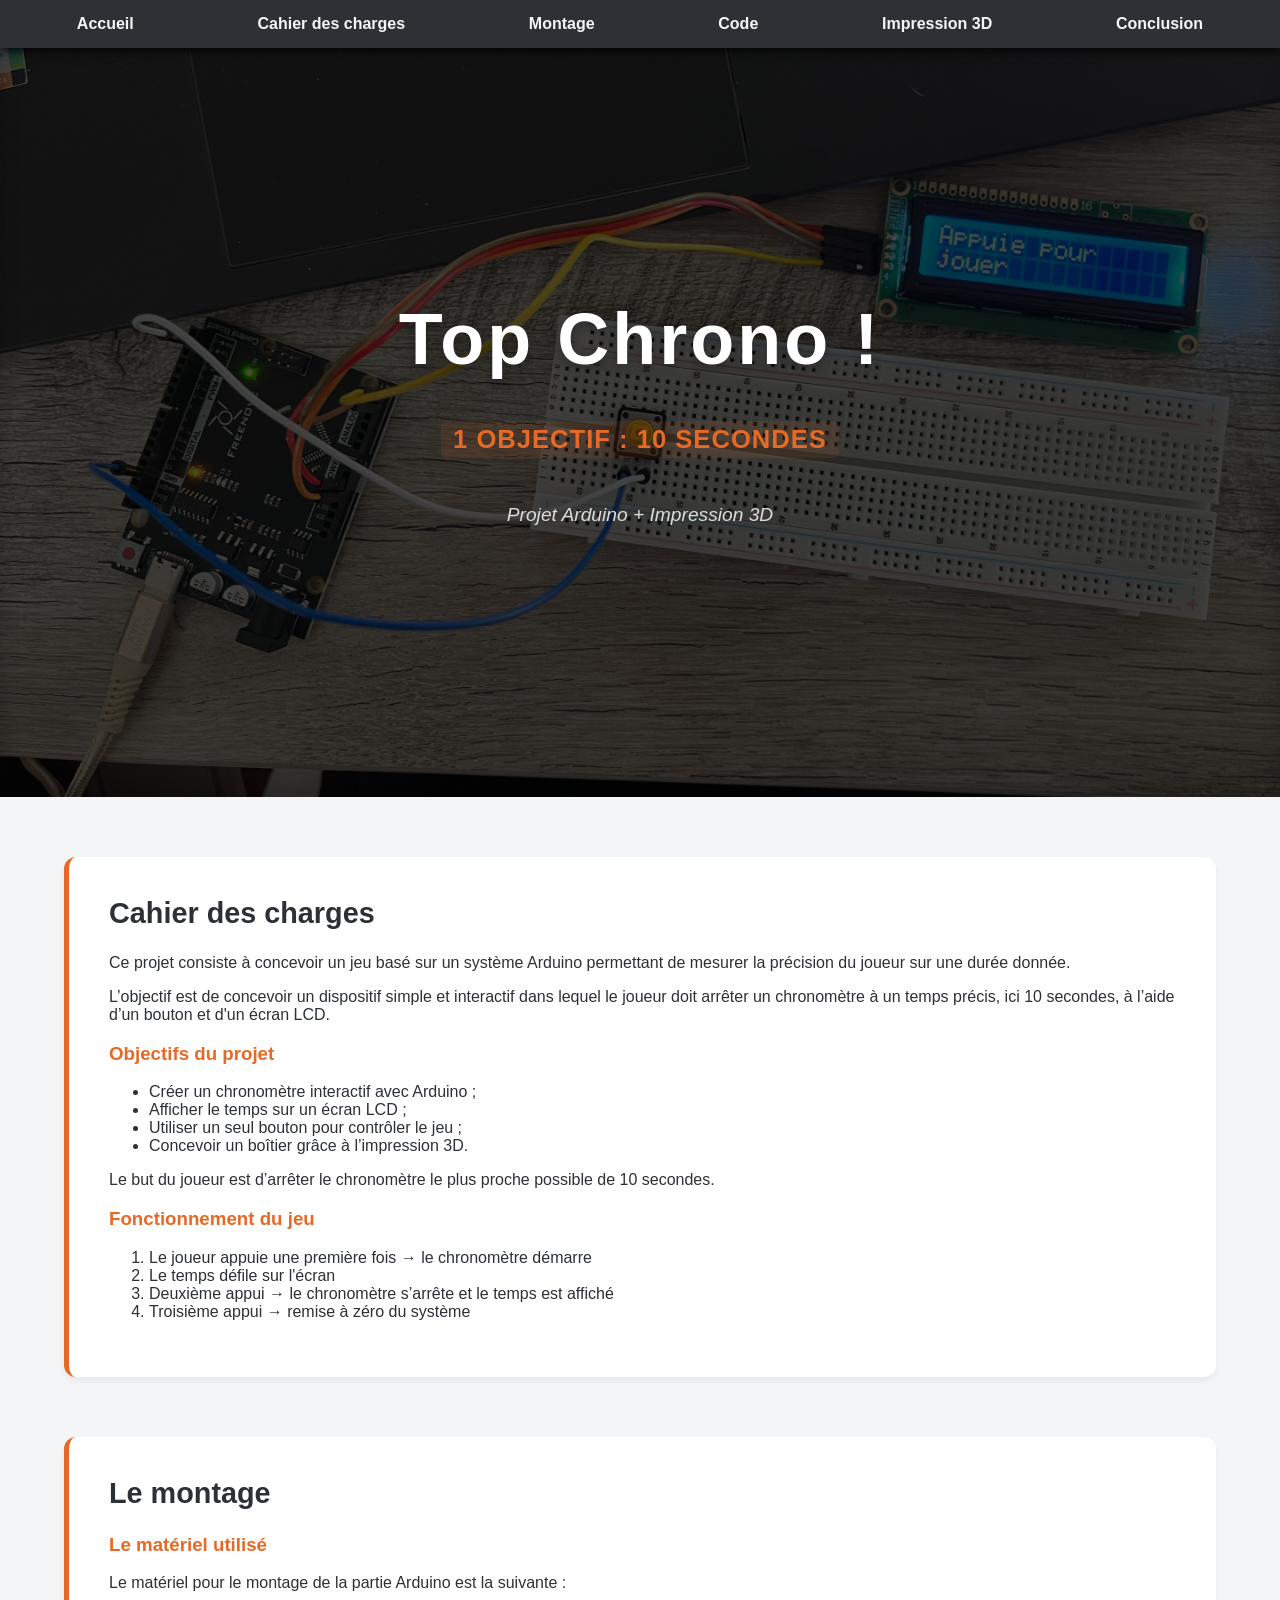
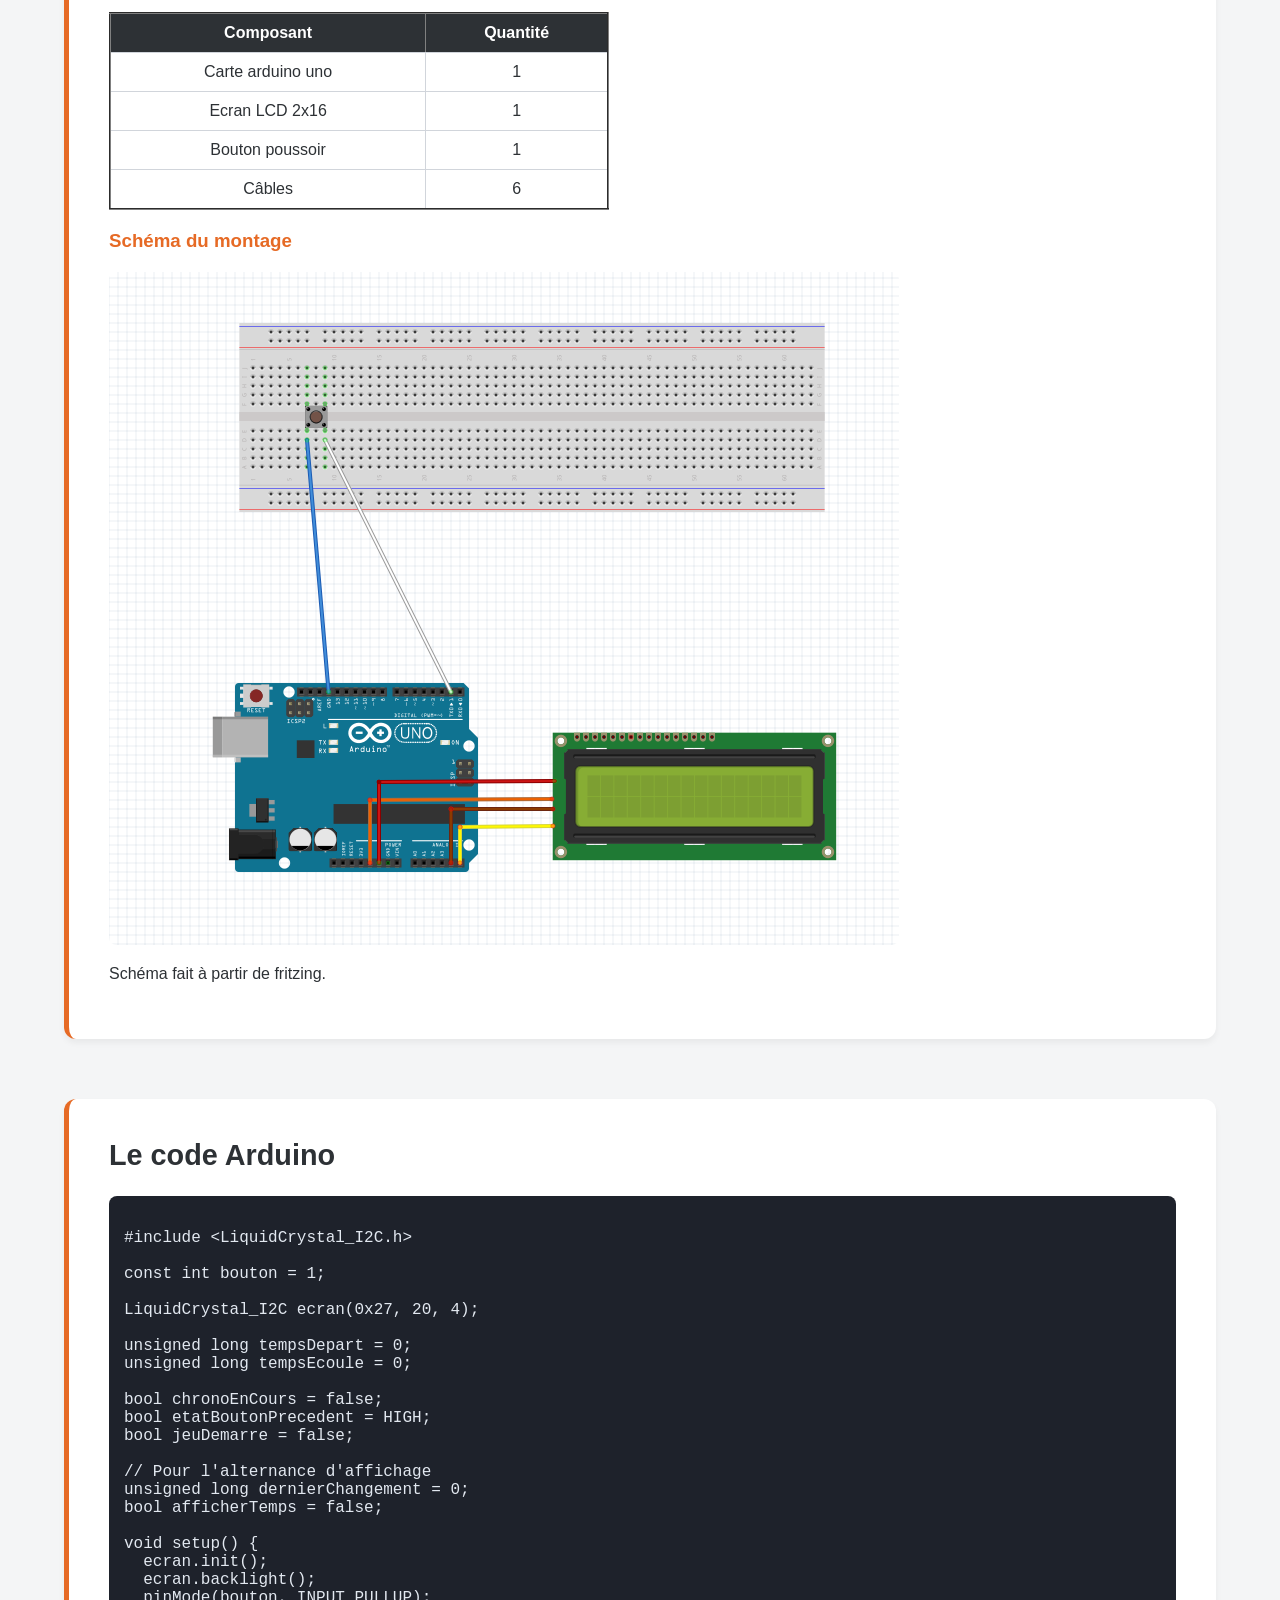
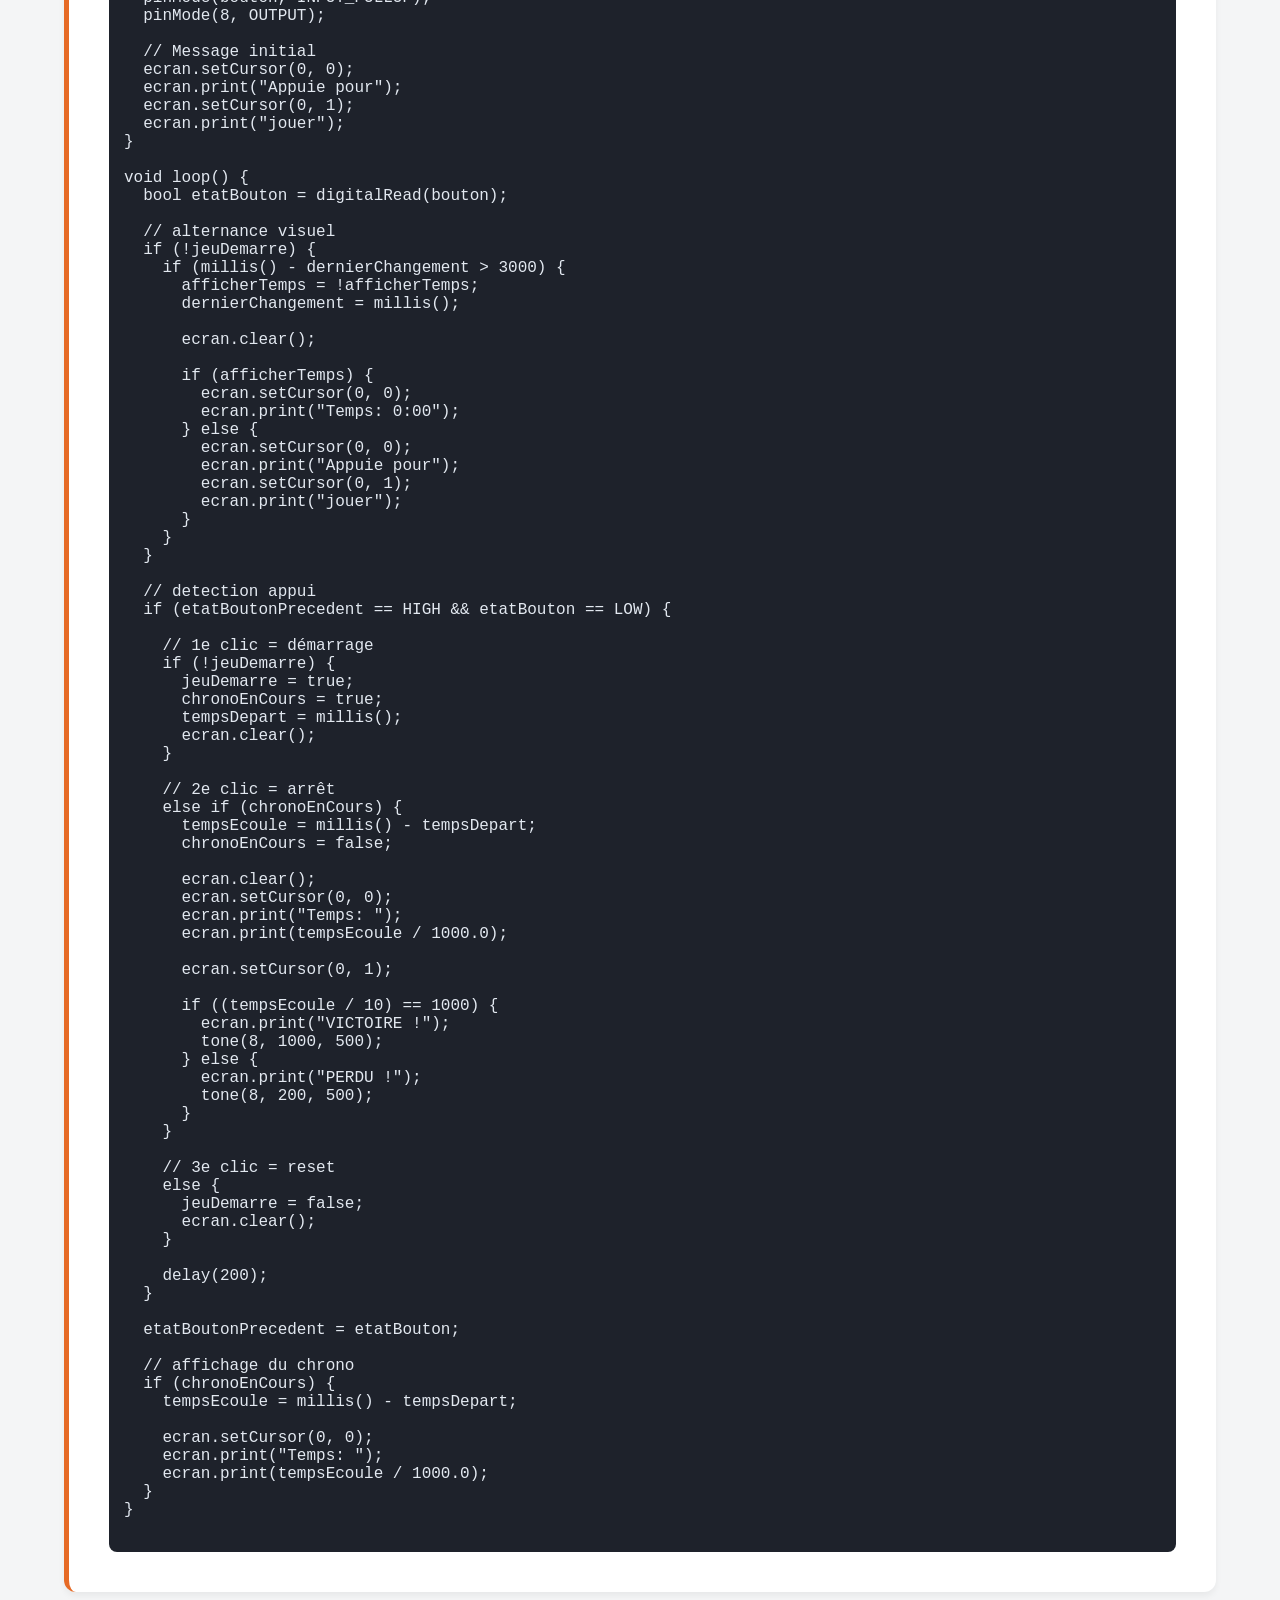
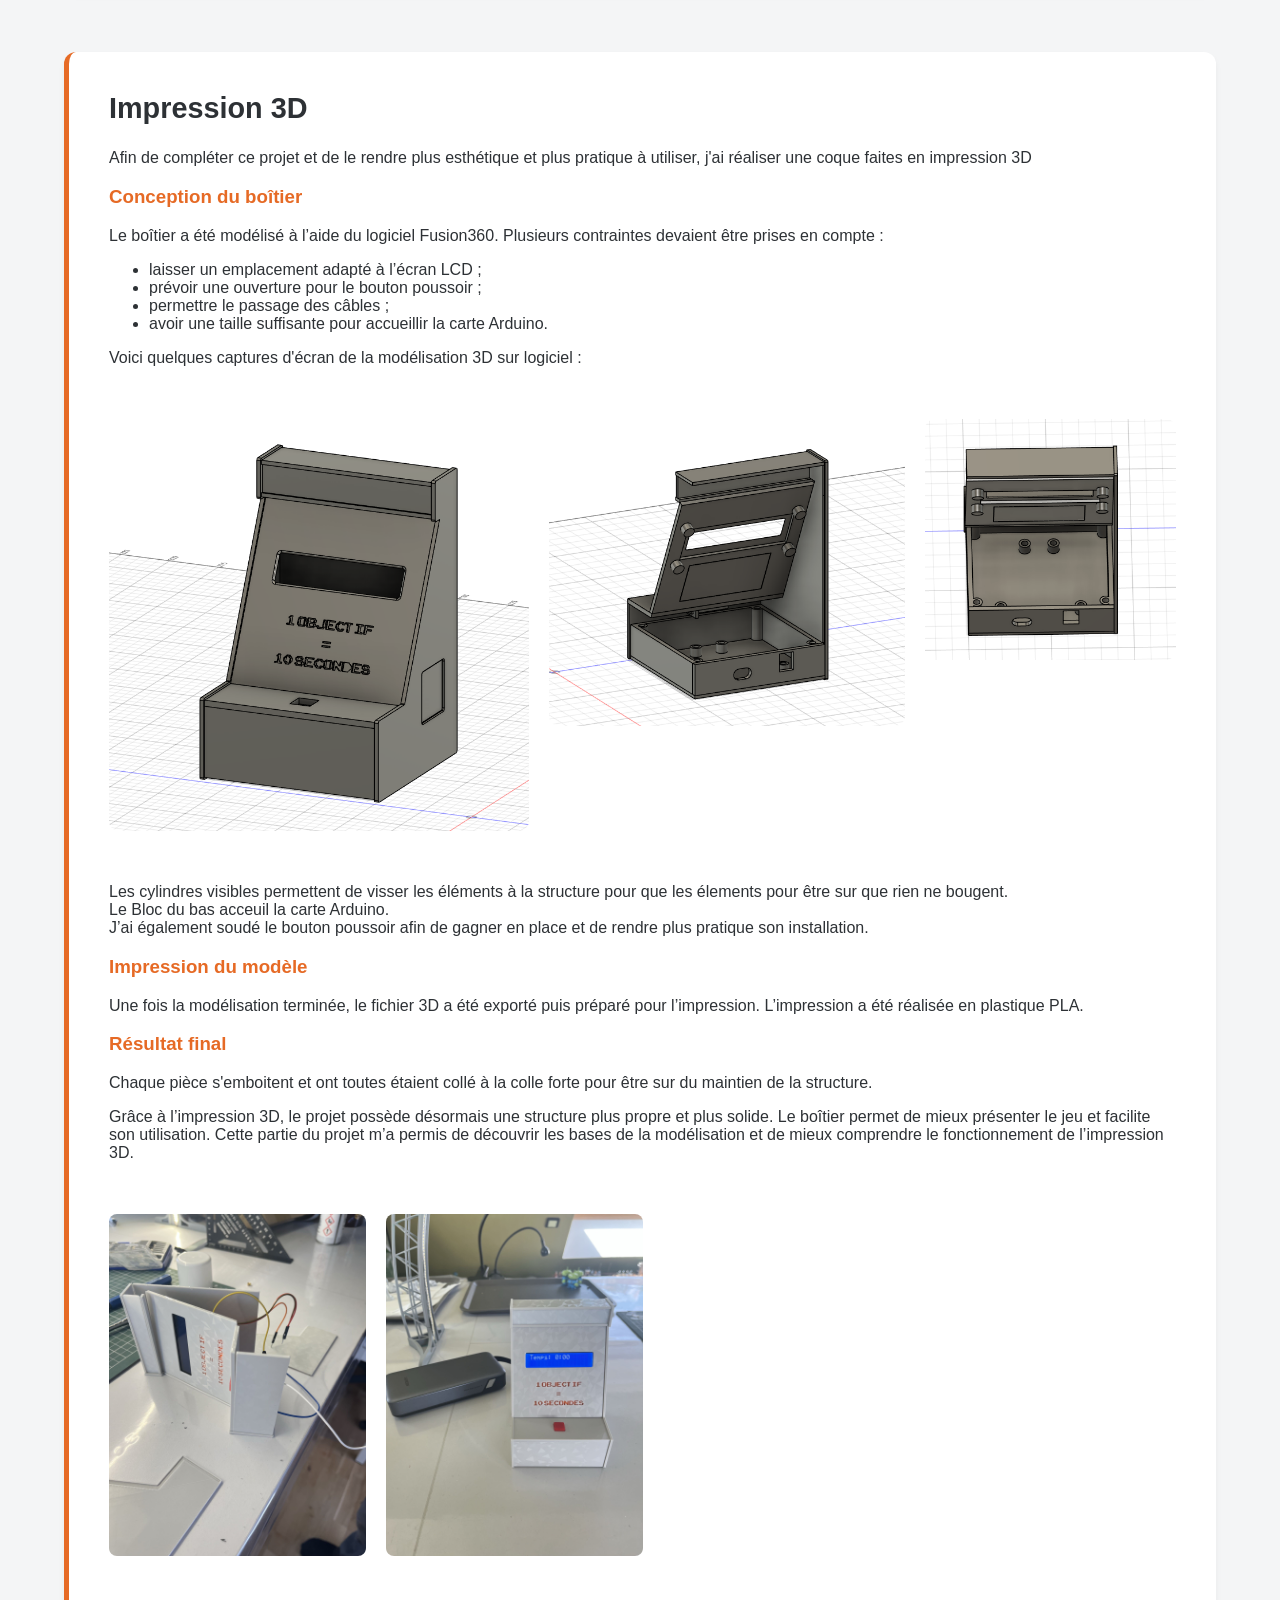
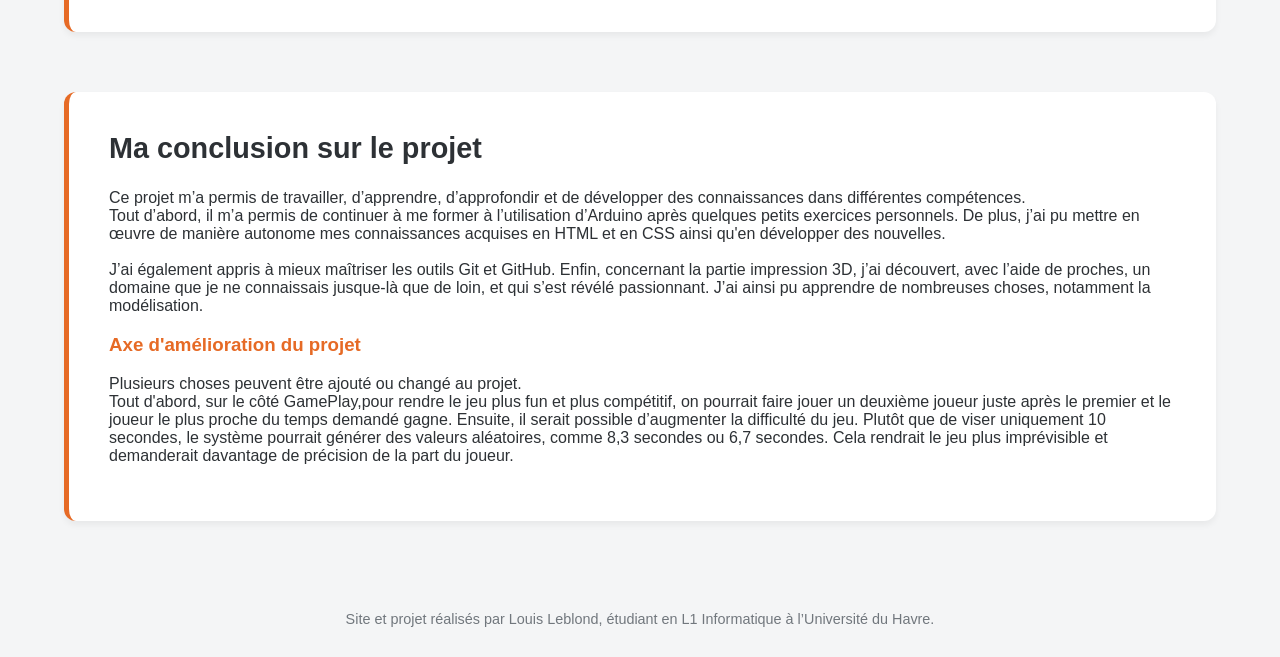
==== commit 6f51c211: "ajout de la petite partie soudage, et commentaire de l'app de montage" ====
--- a/index.html
+++ b/index.html
@@ -89,8 +89,9 @@
         </table>
 
         <h3>Schéma du montage</h3>
-
-        <img src="images/schema_montage.png" >
+      
+        <img src="images/schema_montage.png" alt="Schéma du montage arduino">
+        <p>Schéma fait à partir de fritzing.</p>
 
       </div>
 
@@ -239,7 +240,9 @@
         <p><img src="images/louis_borne_ce/dos.png"></p>
         </div>
         <p>Les cylindres visibles permettent de visser les éléments à la structure pour que les élements pour être sur que rien ne bougent.
-         <br> Le Bloc du bas acceuil la carte Arduino. </p>
+         <br> Le Bloc du bas acceuil la carte Arduino. 
+         <br>J’ai également soudé le bouton poussoir afin de gagner en place et de rendre plus pratique son installation.
+        </p>
 
         <h3>Impression du modèle</h3>
 
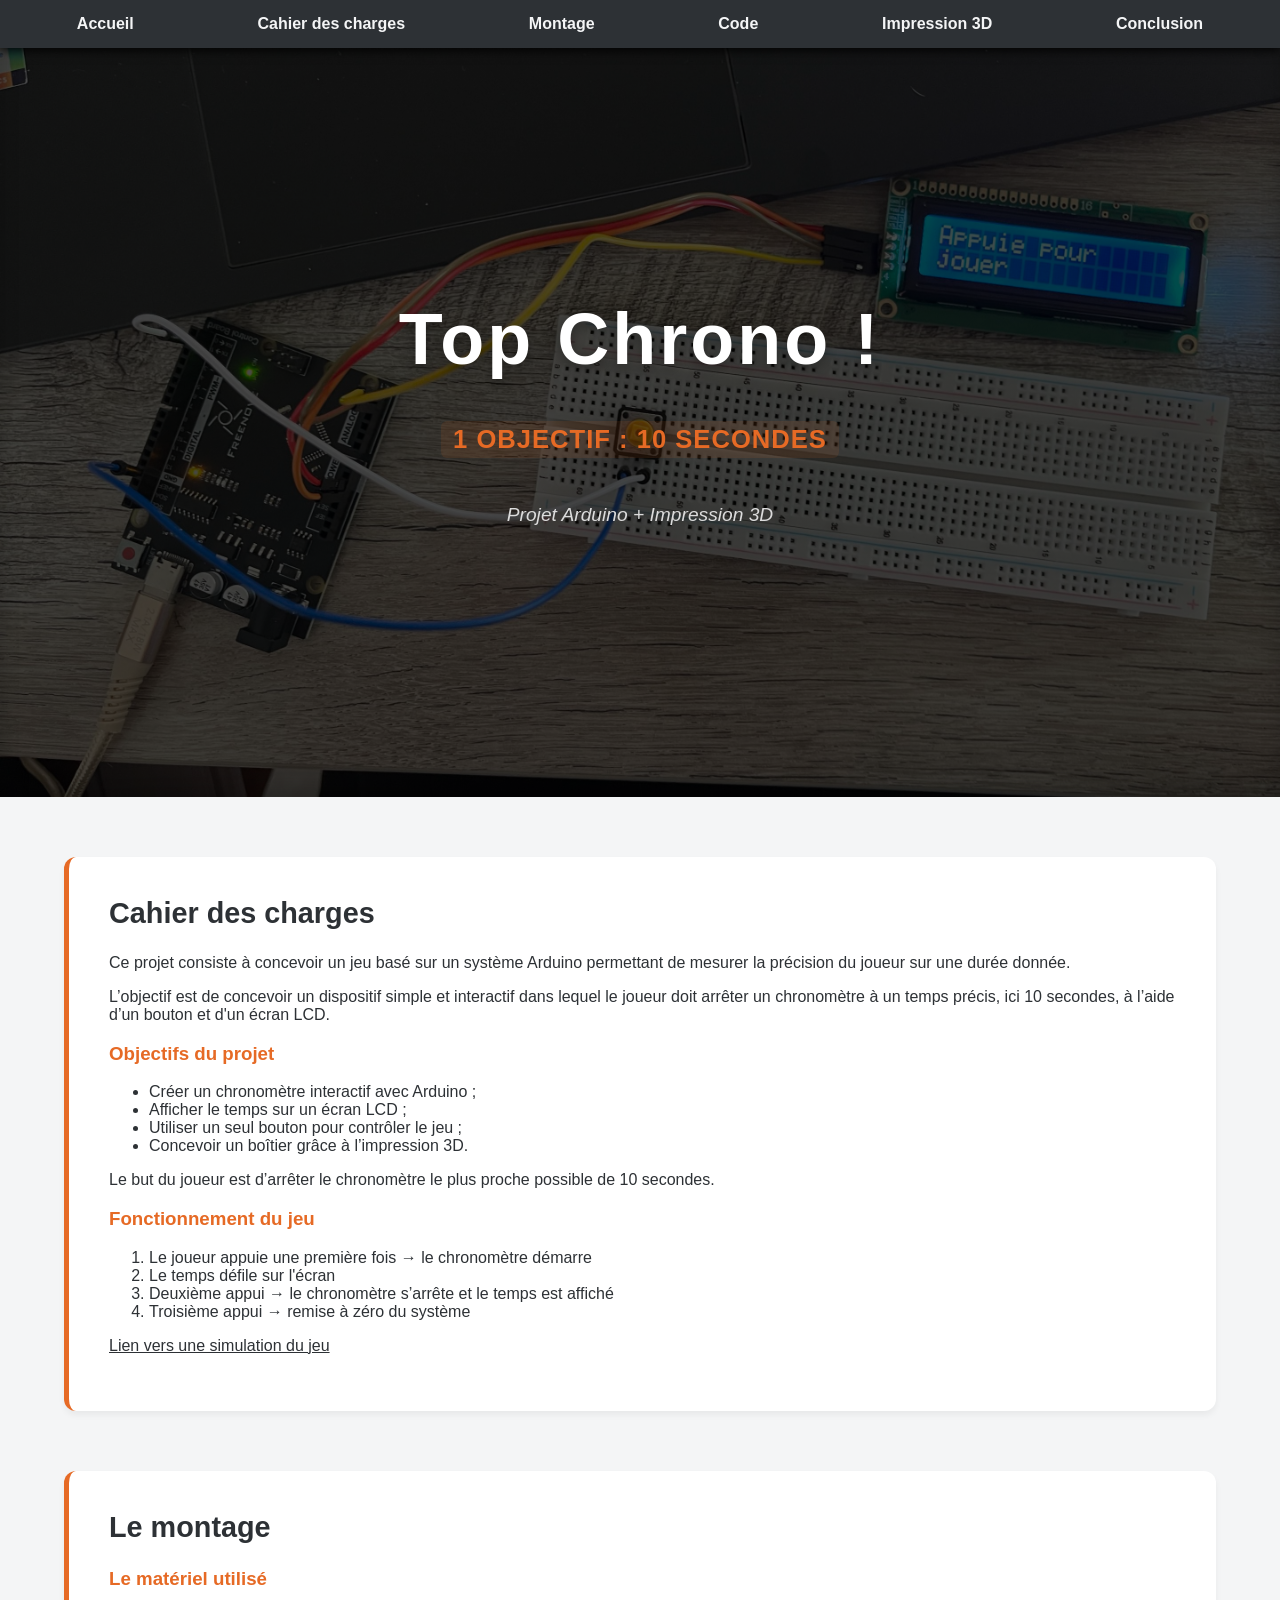
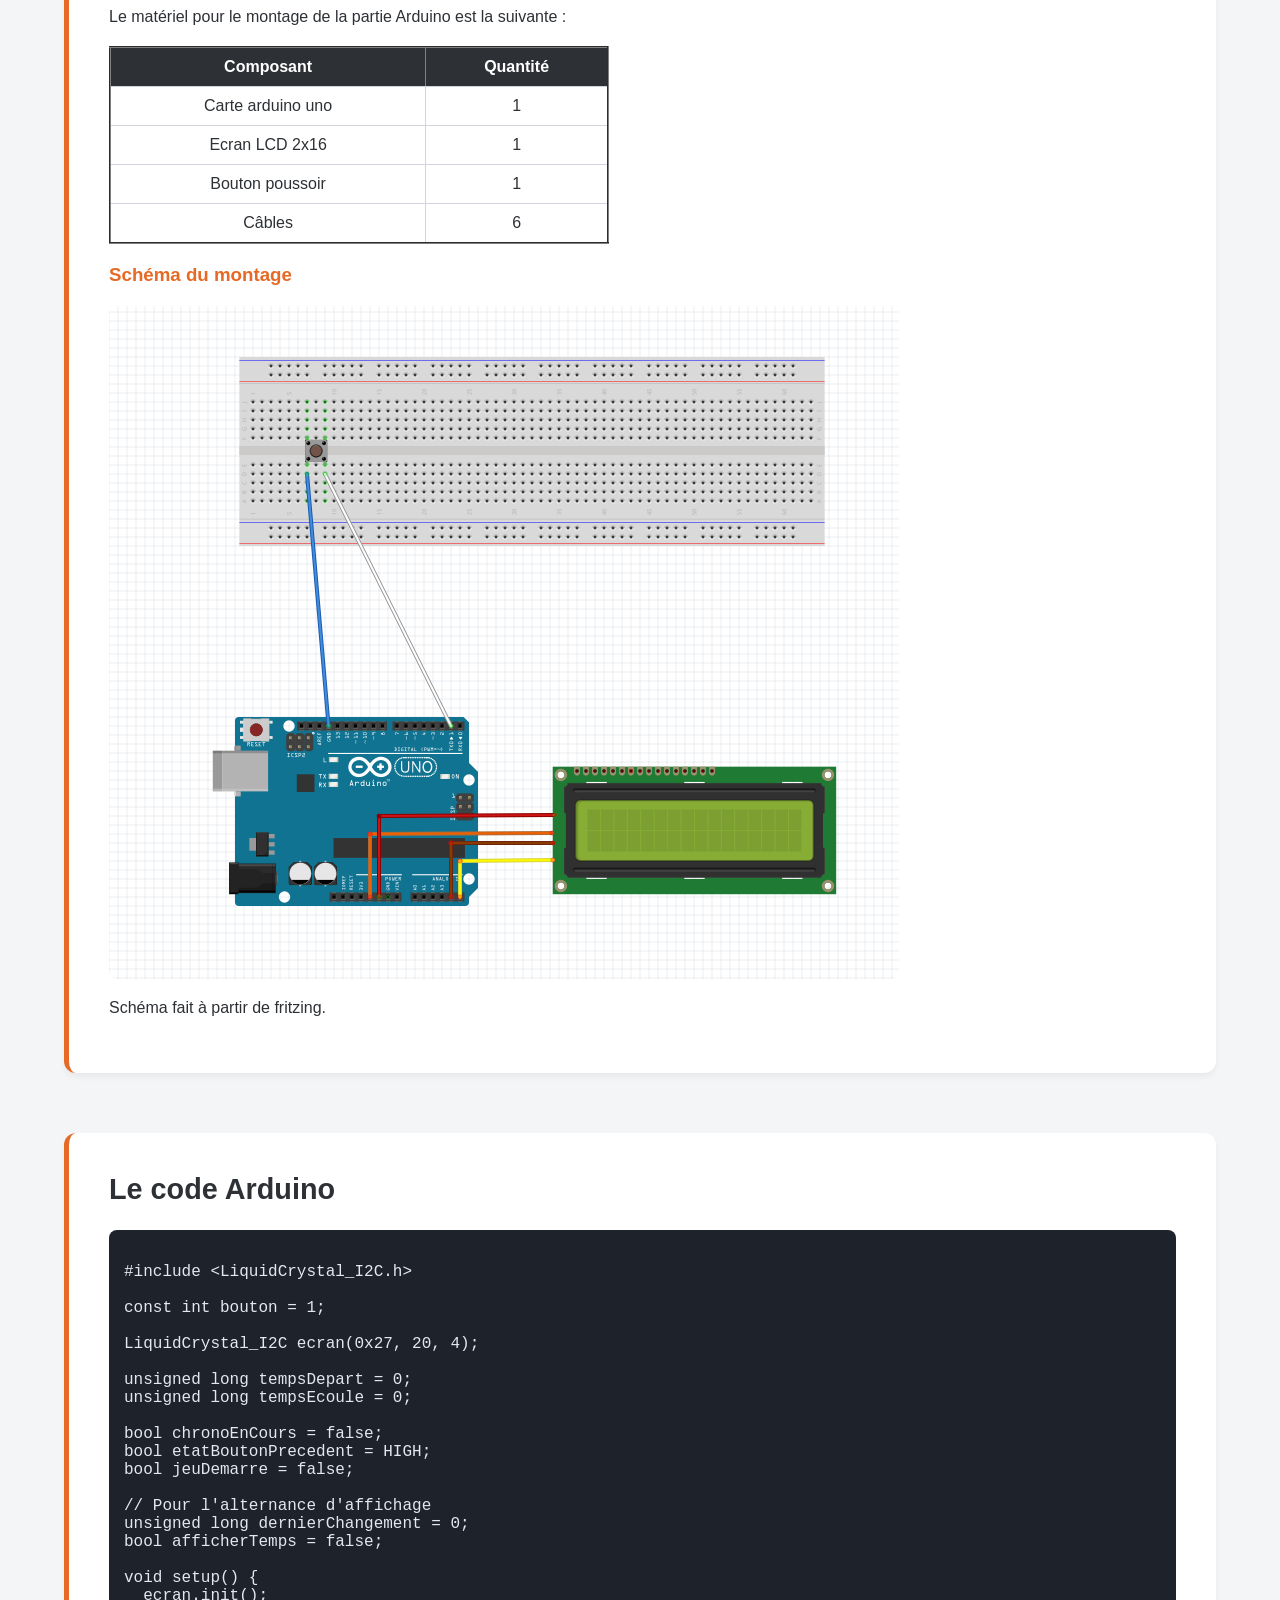
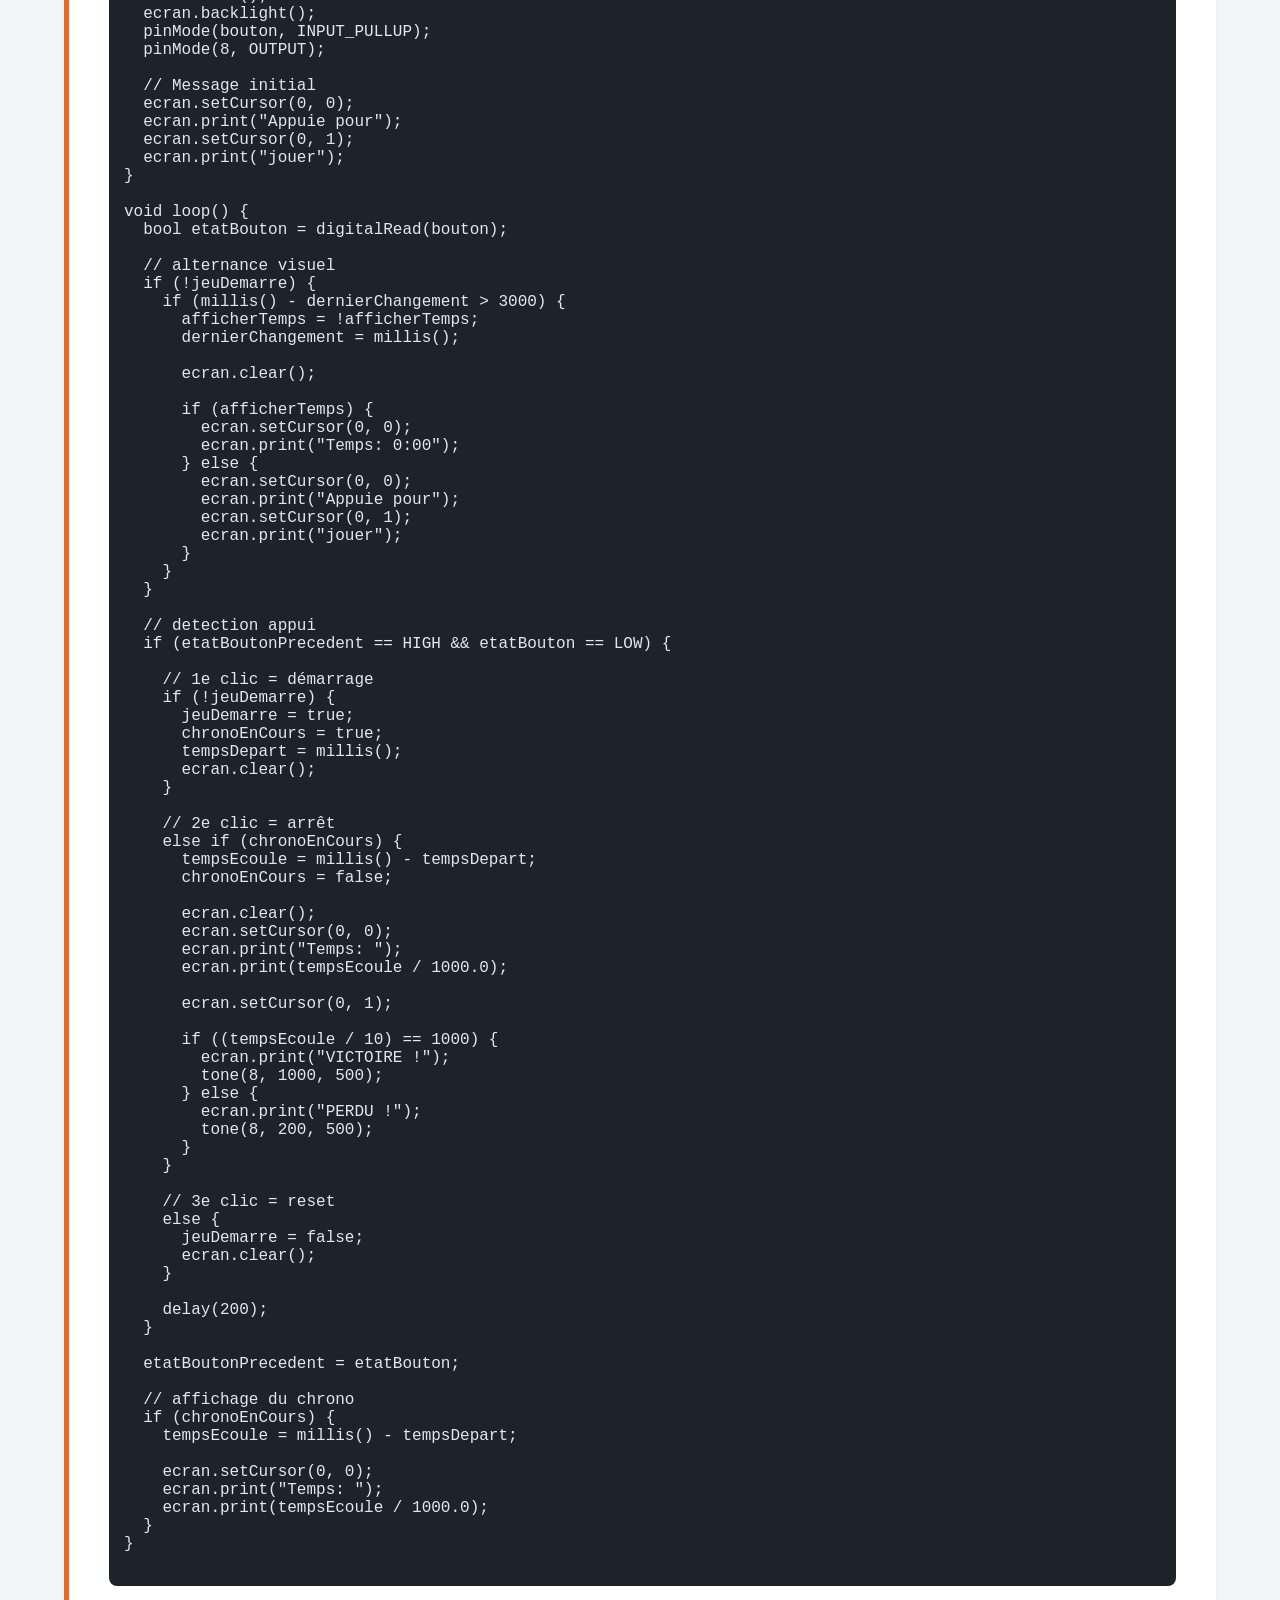
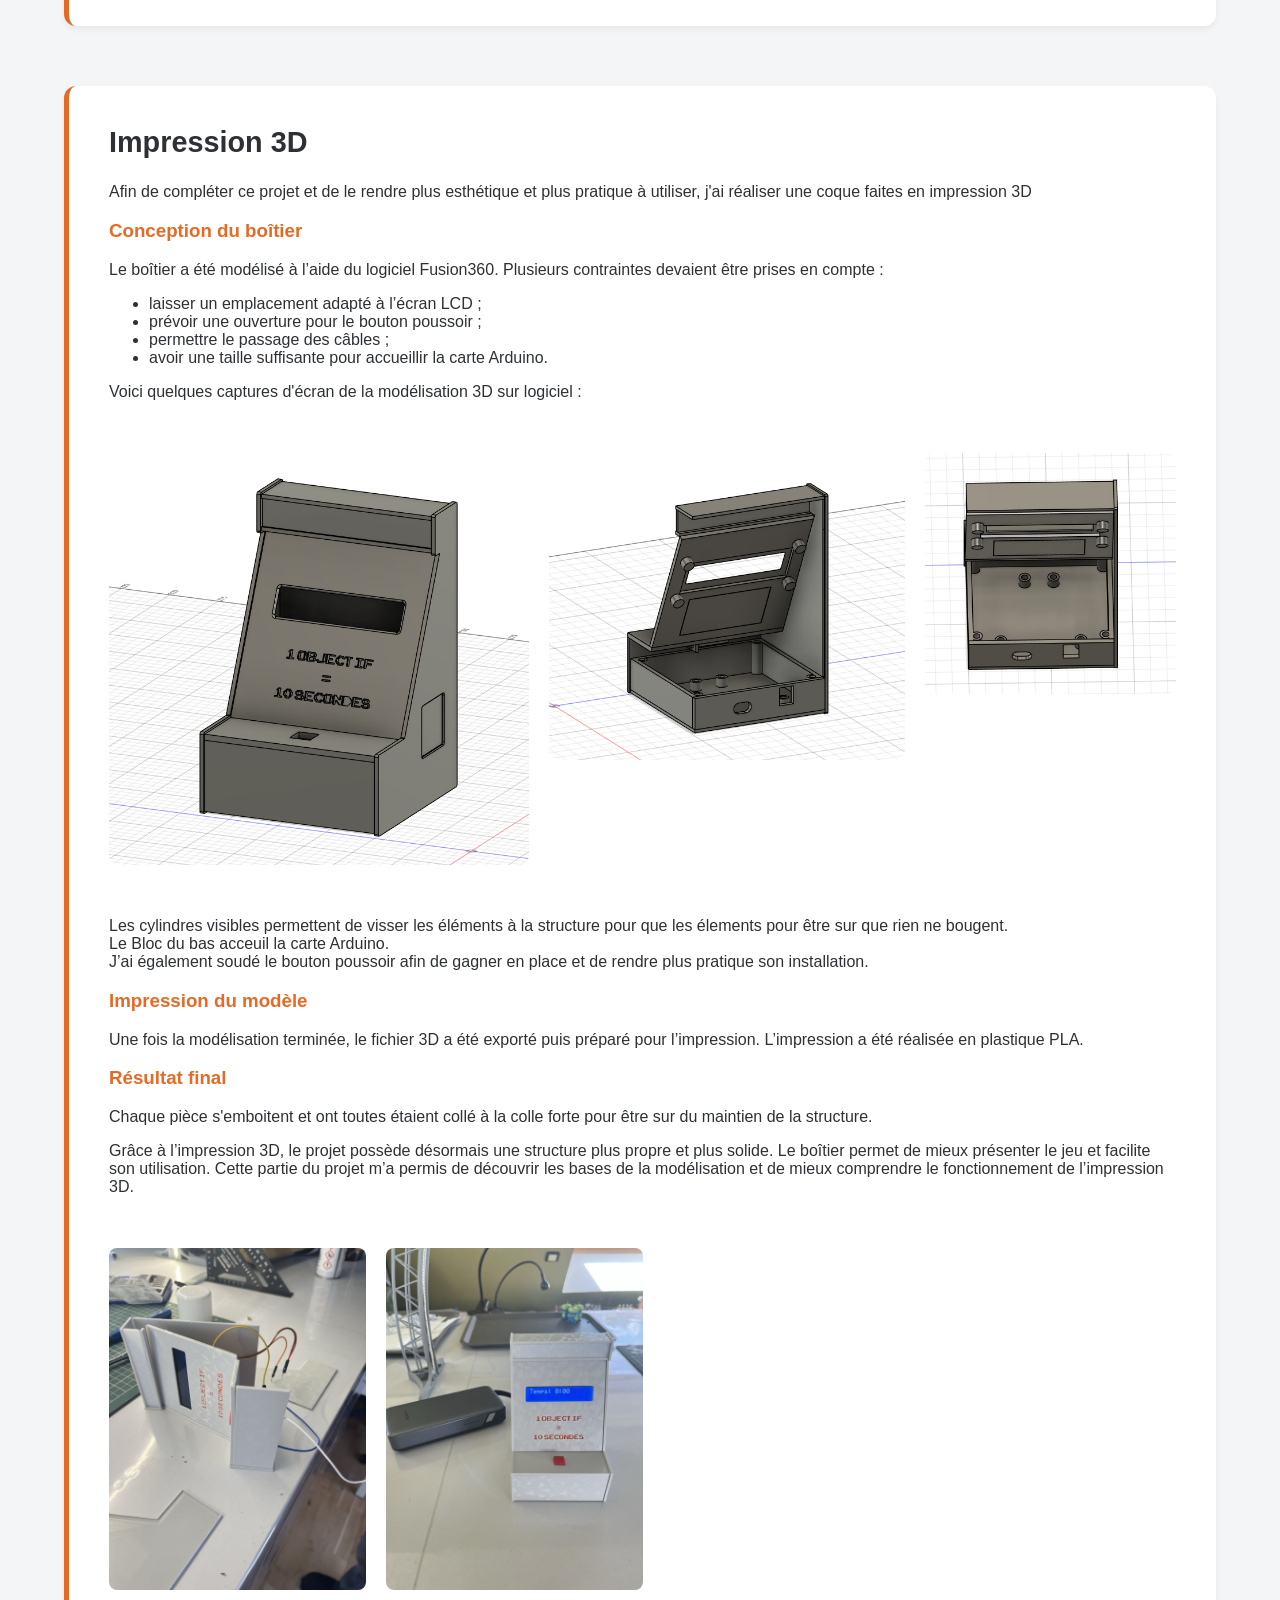
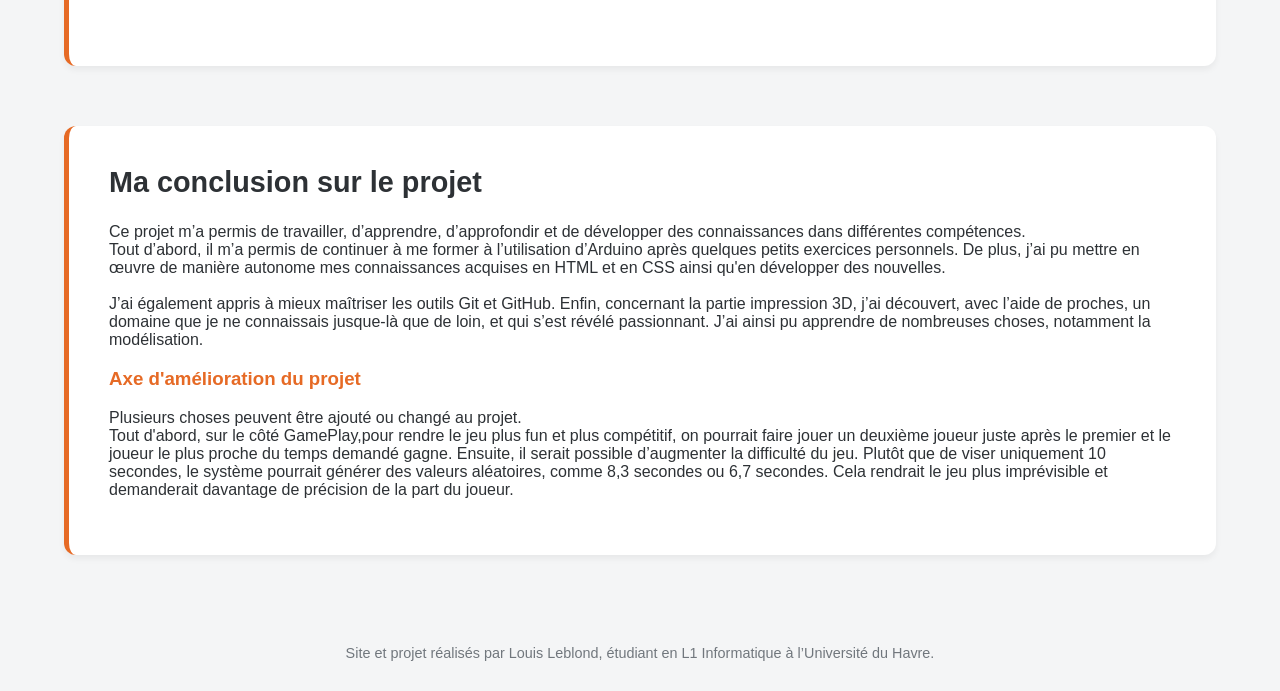
==== commit dc0de52d: "ajout de la simulation en javascript" ====
--- a/index.html
+++ b/index.html
@@ -56,6 +56,8 @@
             <li>Deuxième appui → le chronomètre s’arrête et le temps est affiché</li>
             <li>Troisième appui → remise à zéro du système</li>
         </ol>
+
+        <p><a id="jeu" href="jeu/top_chrono.html">Lien vers une simulation du jeu</a></p>
     
       </div>
 
--- a/style.css
+++ b/style.css
@@ -74,6 +74,16 @@
     padding: 2px 10px;
     border-radius: 4px;
 
+}
+
+#jeu:hover{
+    color: #e66a25;
+
+}
+
+#jeu{
+    color: #2d3135;
+    text-decoration: underline;
 }
 
 
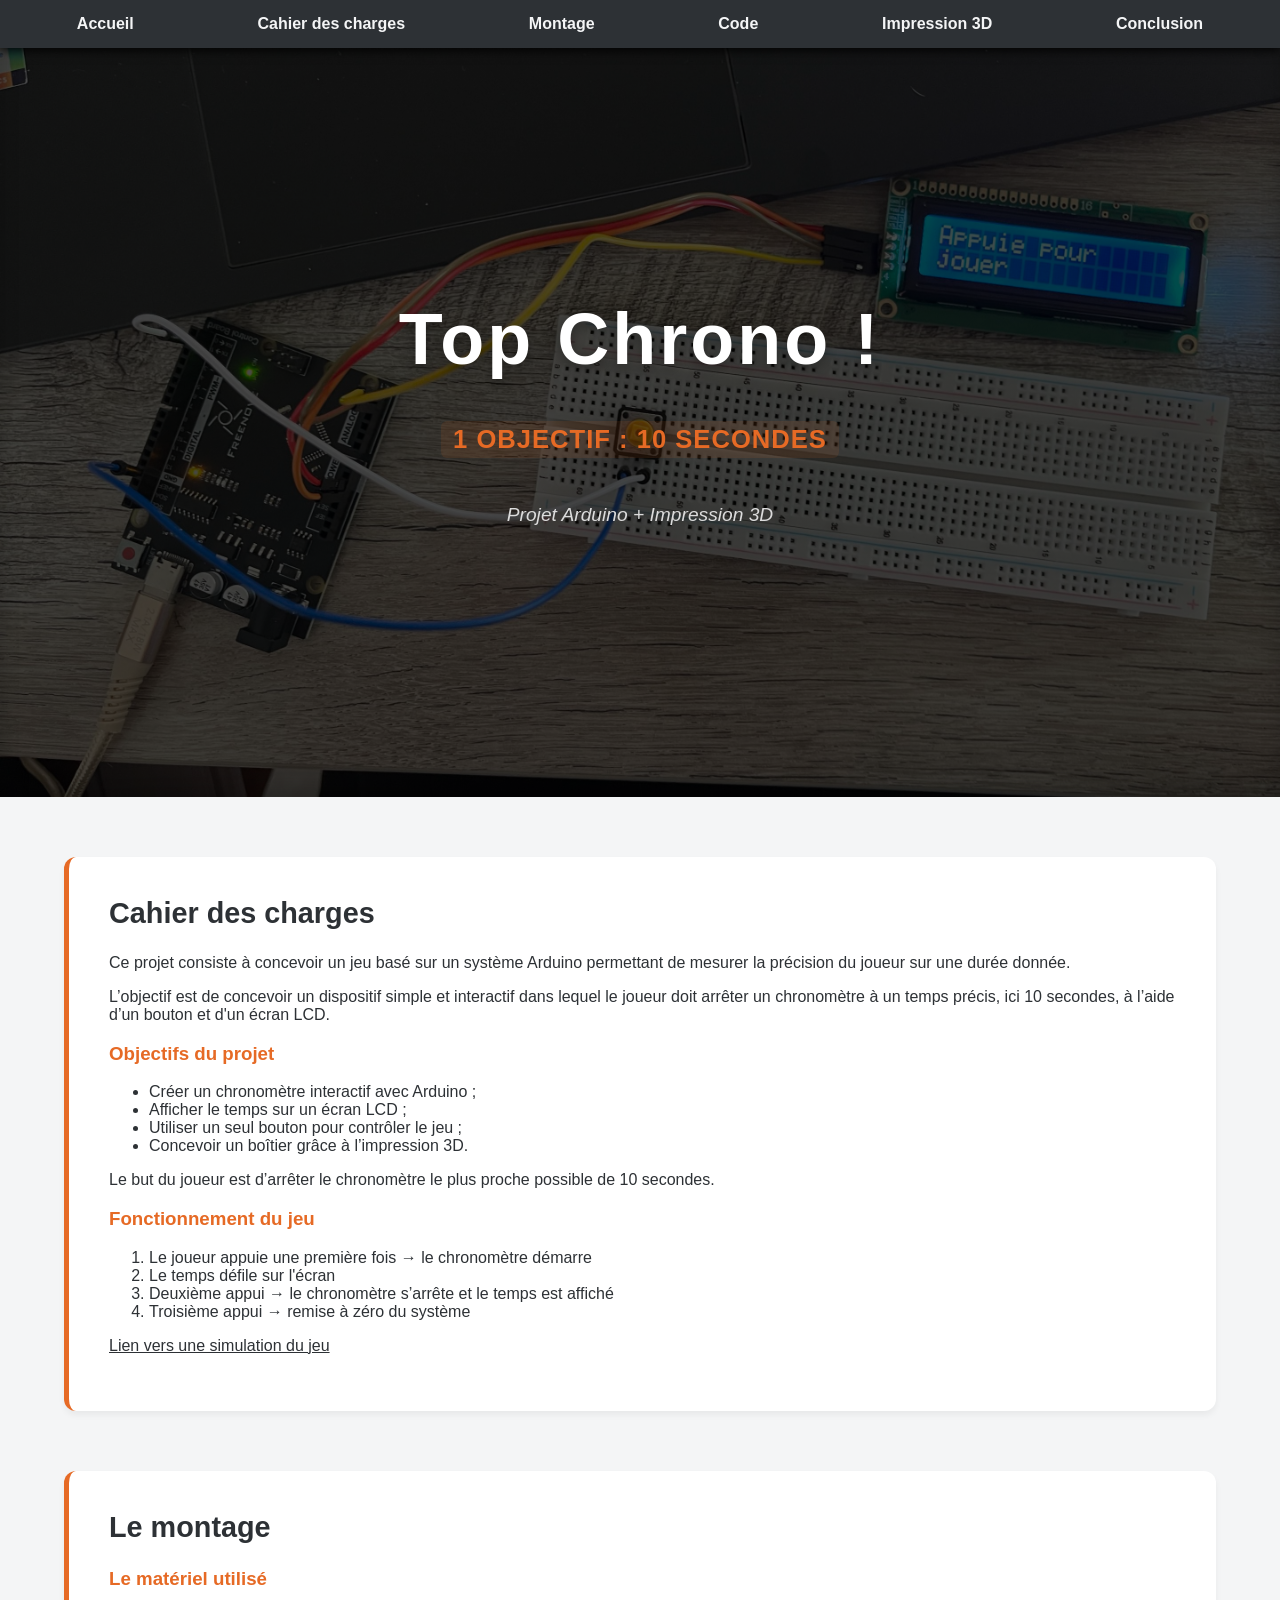
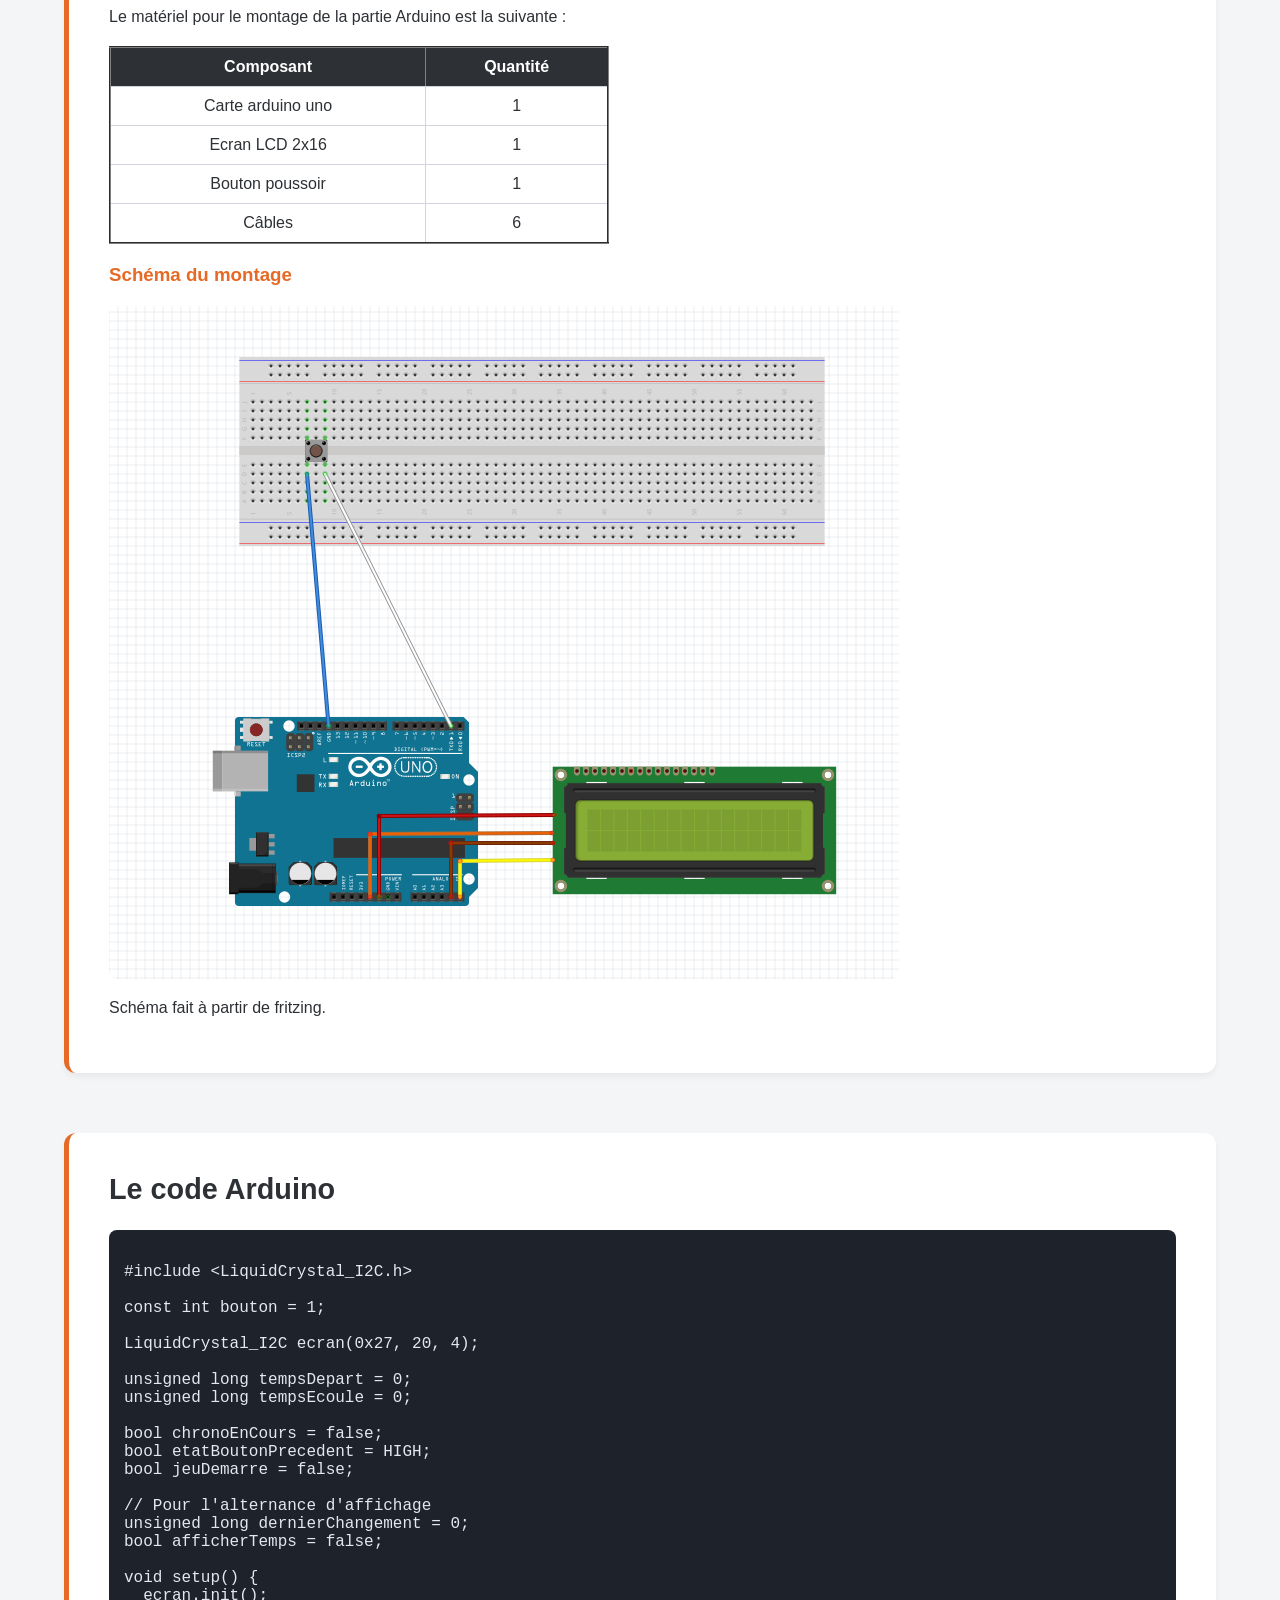
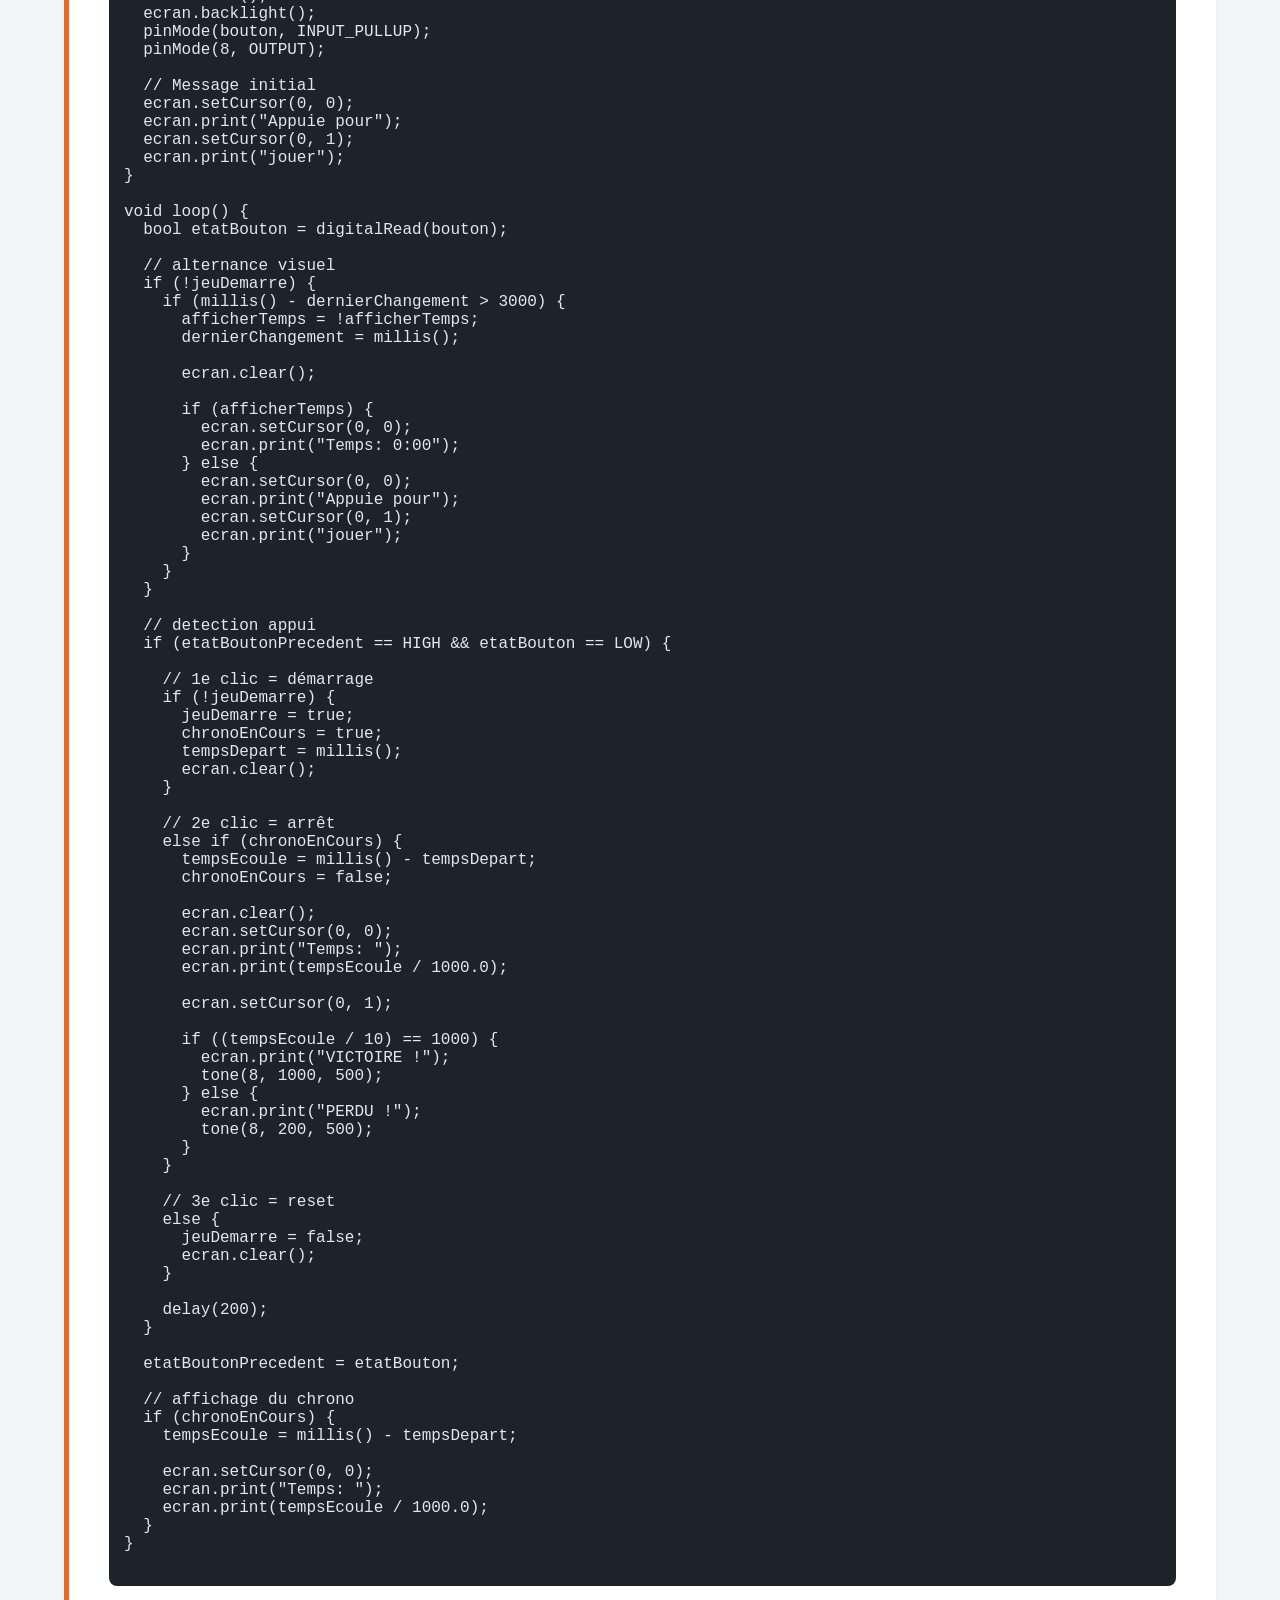
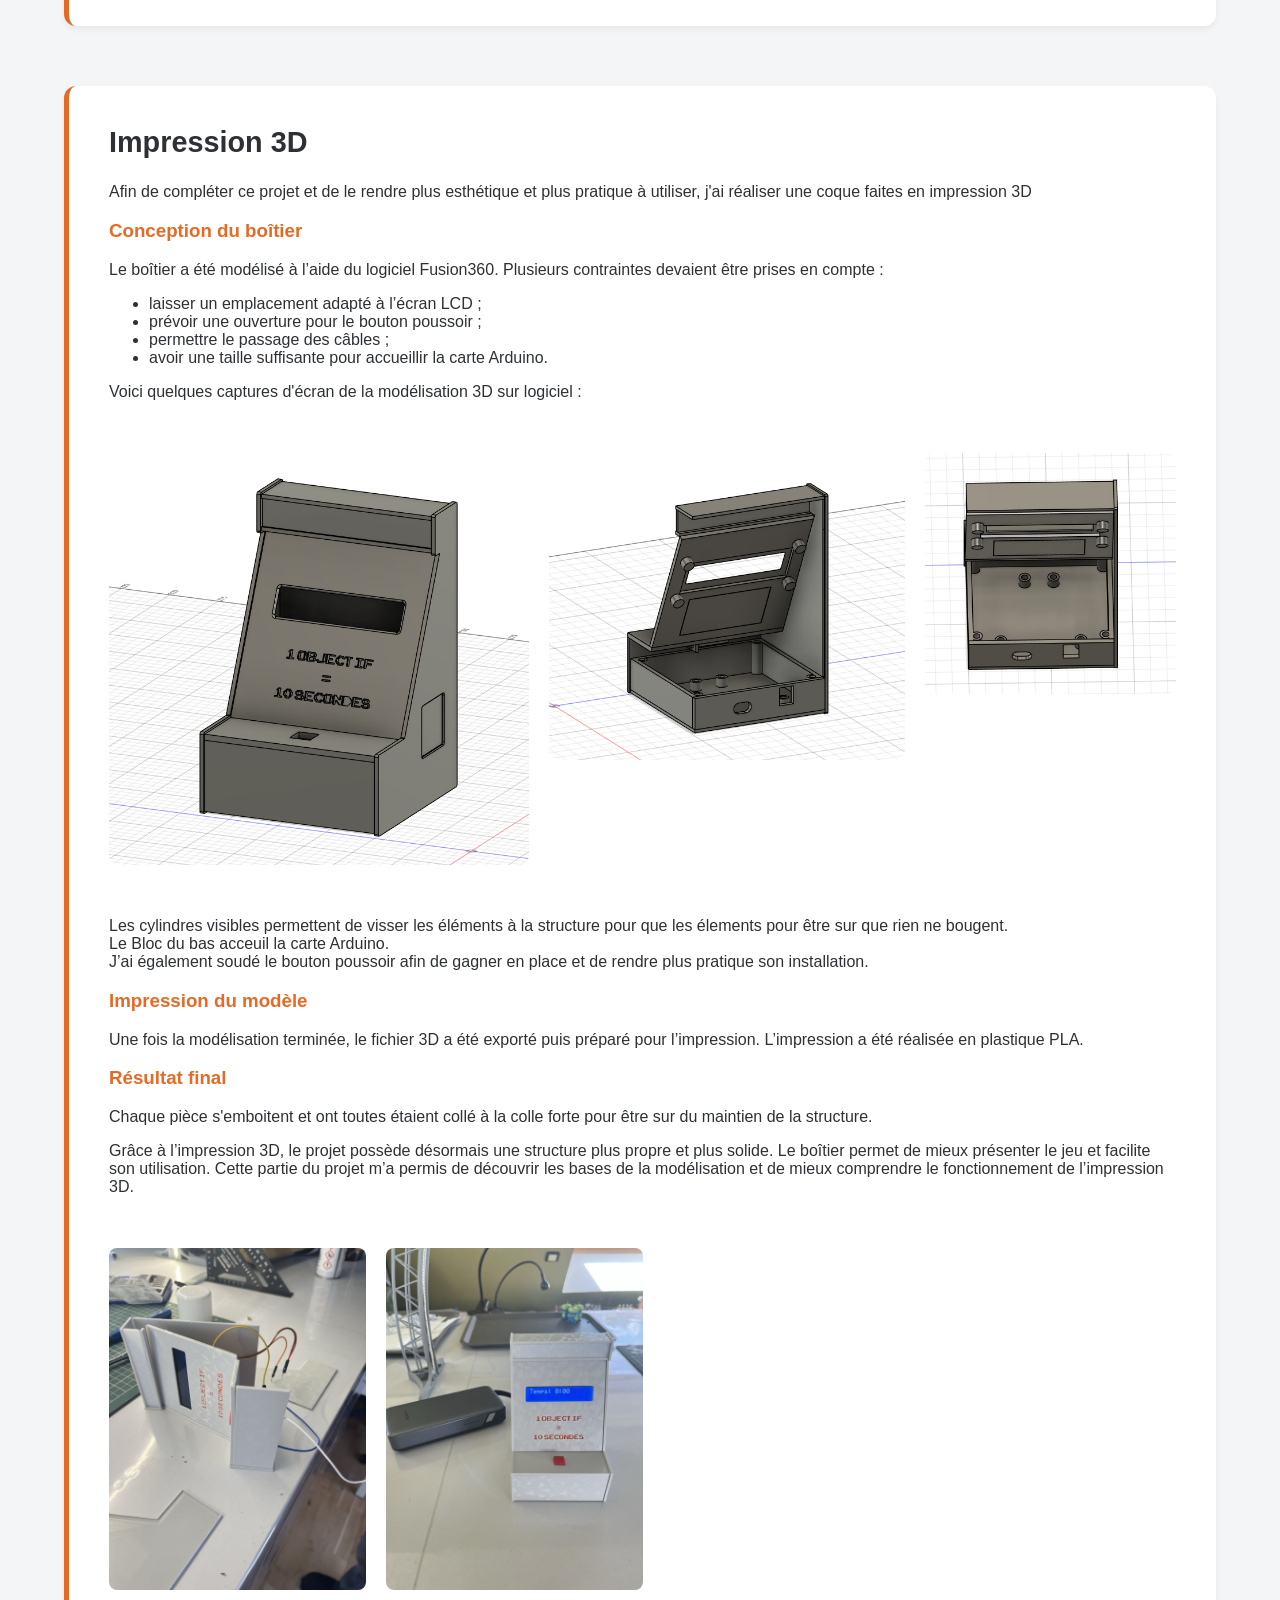
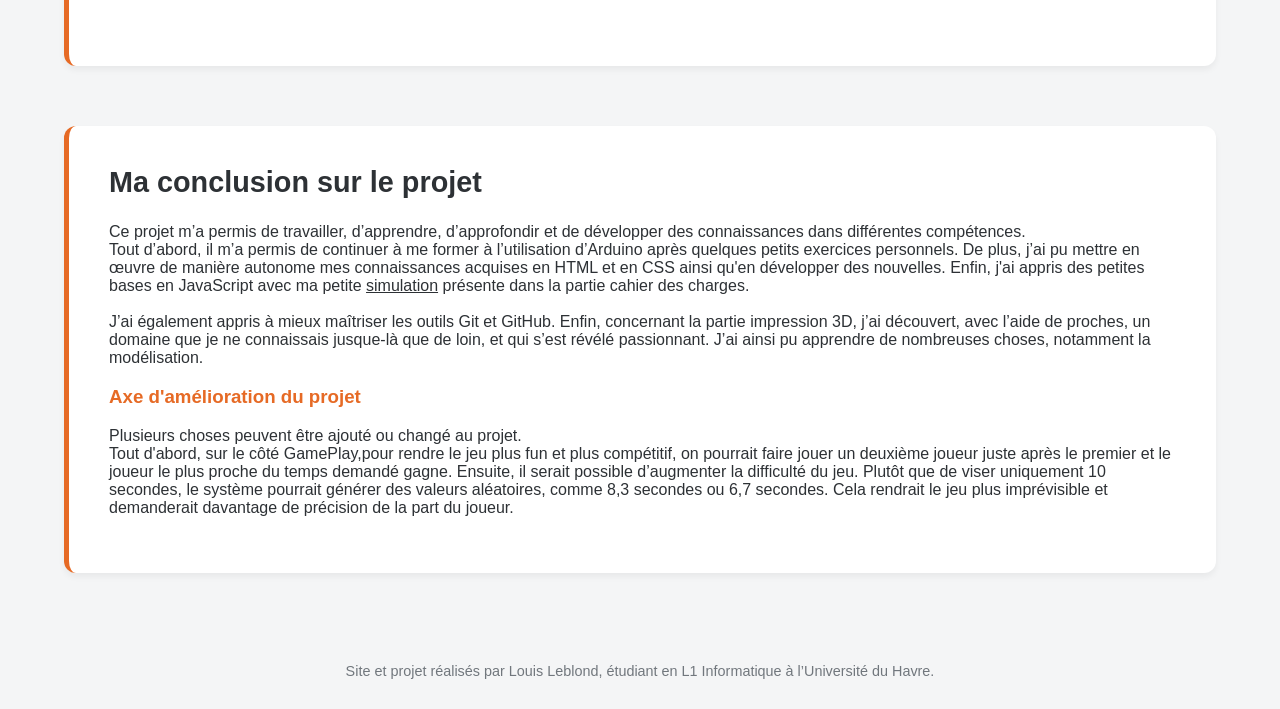
==== commit 8eeca05a: "changement dans la conclusion et amelioration de la simulation" ====
--- a/index.html
+++ b/index.html
@@ -279,6 +279,7 @@
         <p>Ce projet m’a permis de travailler, d’apprendre, d’approfondir et de développer des connaissances dans différentes compétences.
           <br>
         Tout d’abord, il m’a permis de continuer à me former à l’utilisation d’Arduino après quelques petits exercices personnels. De plus, j’ai pu mettre en œuvre de manière autonome mes connaissances acquises en HTML et en CSS ainsi qu'en développer des nouvelles.
+        Enfin, j'ai appris des petites bases en JavaScript avec ma petite <a id="jeu" href="jeu/top_chrono.html">simulation</a> présente dans la partie cahier des charges.
           <br>
           <br>
         J’ai également appris à mieux maîtriser les outils Git et GitHub.
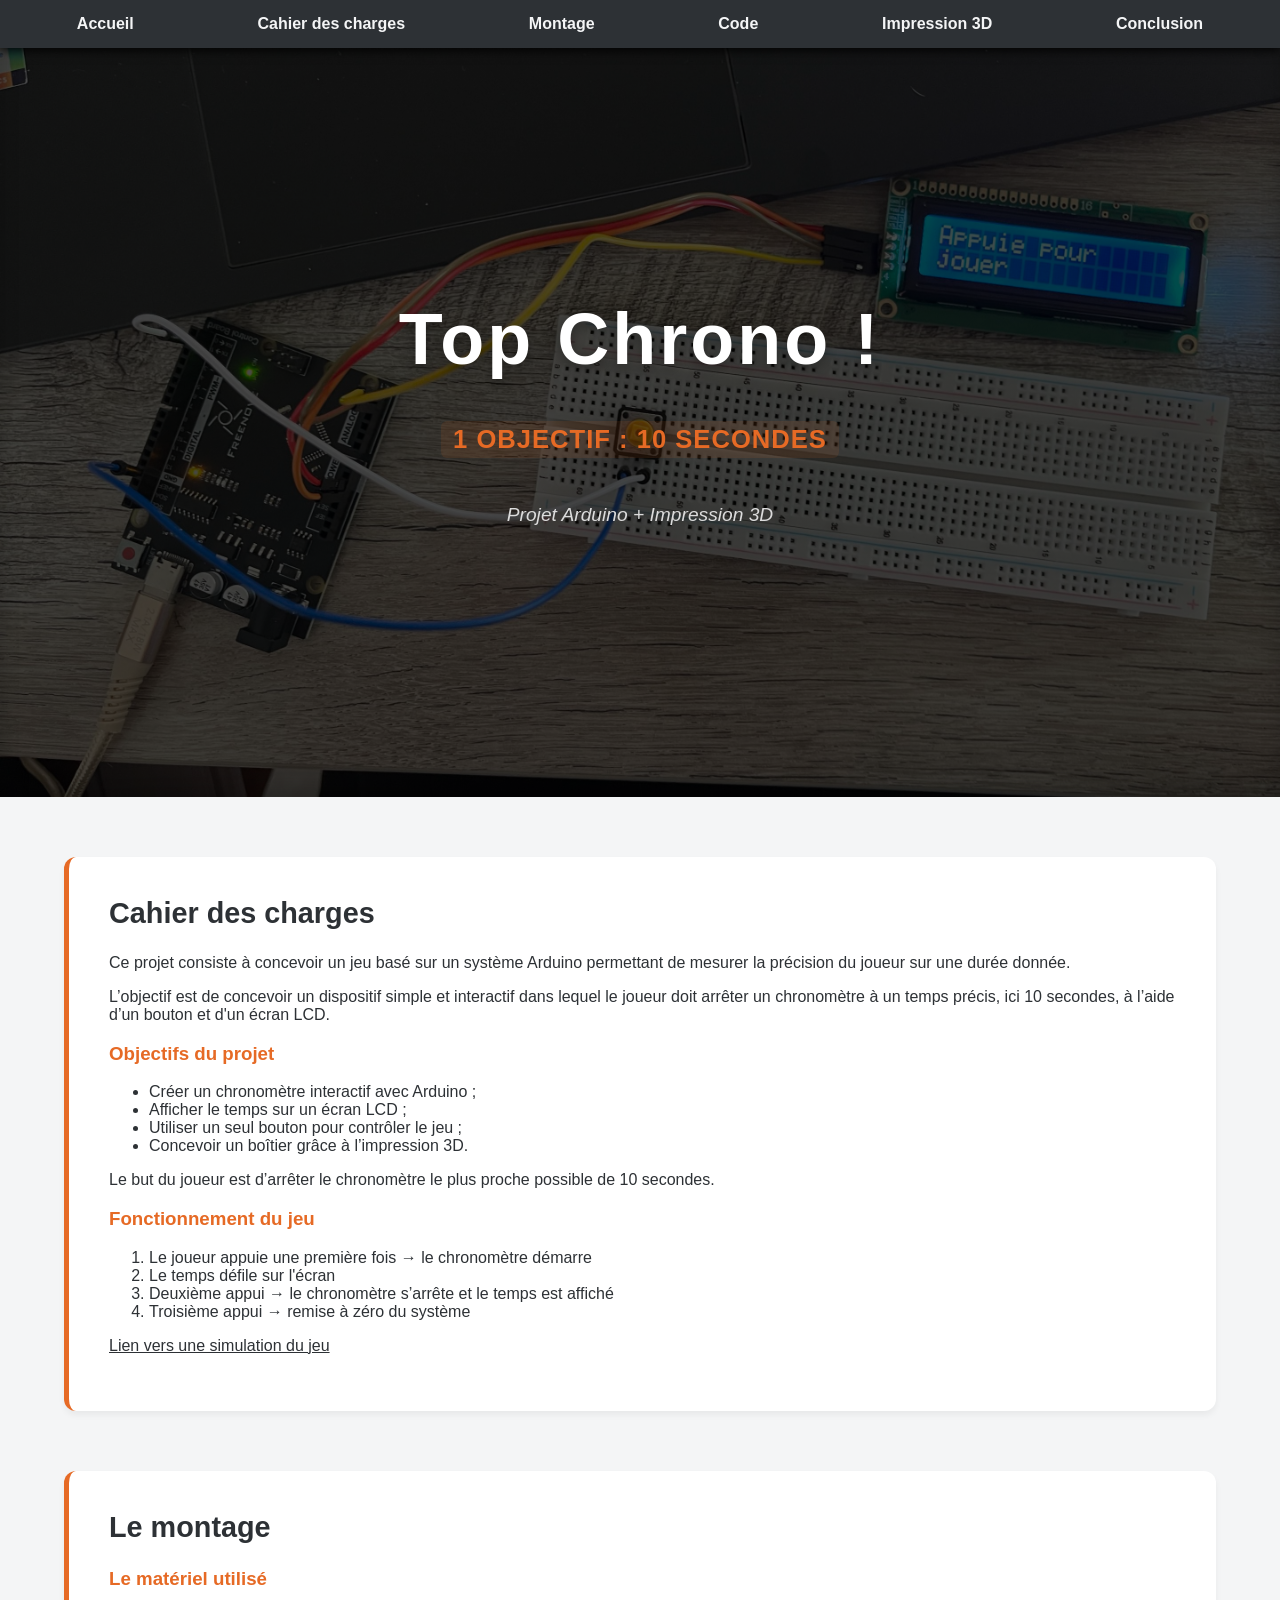
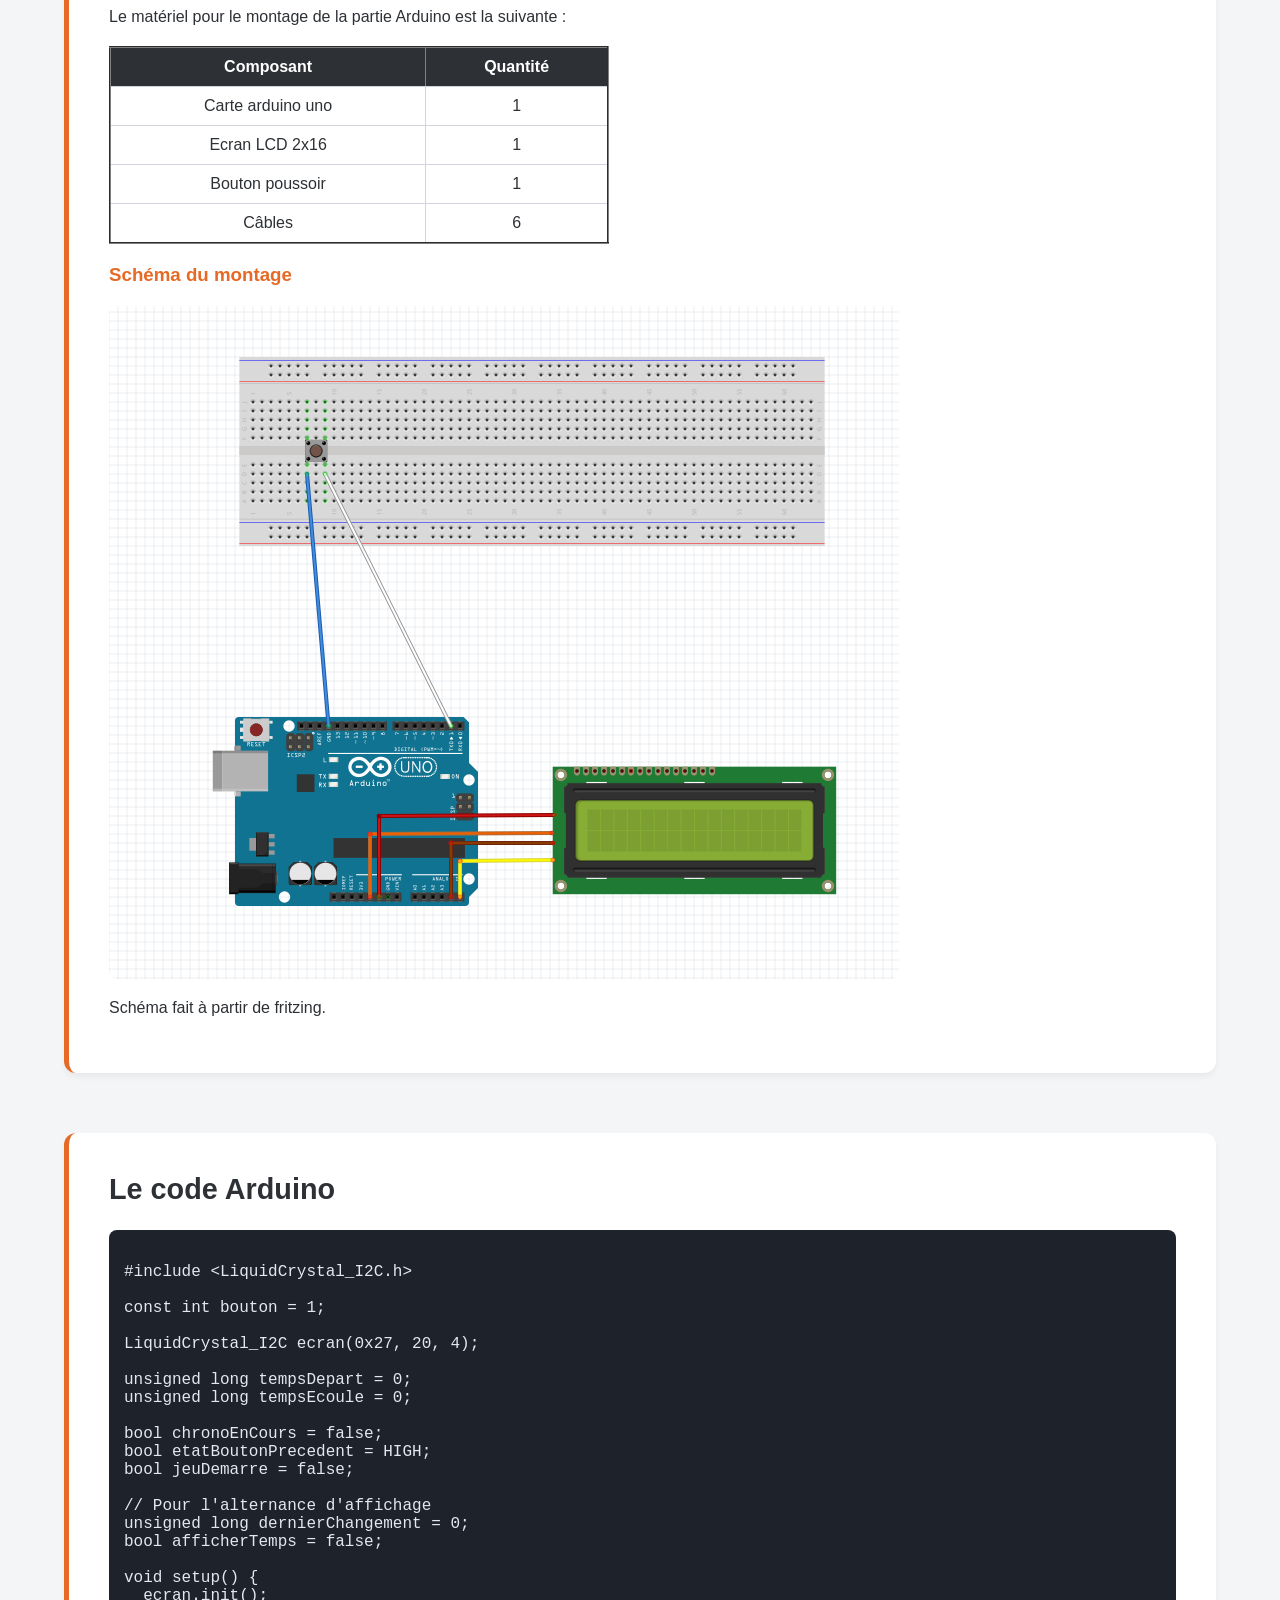
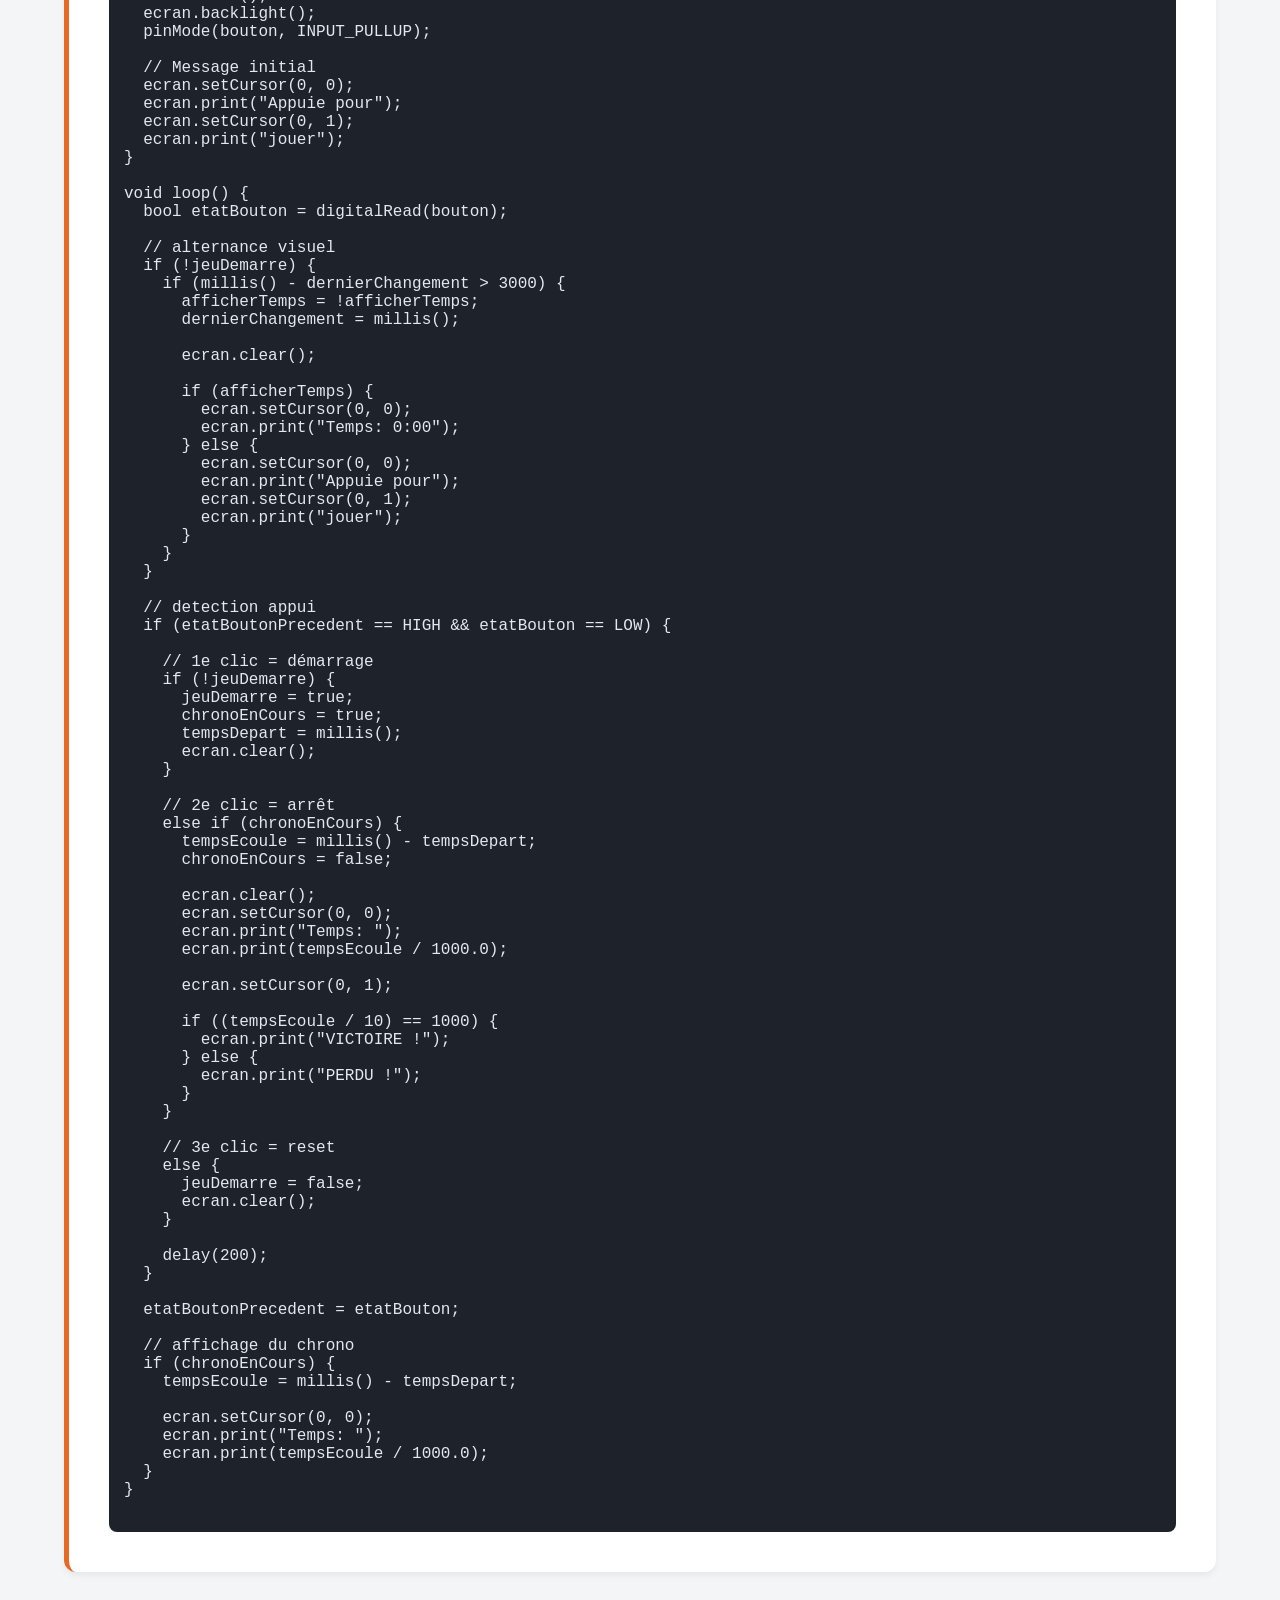
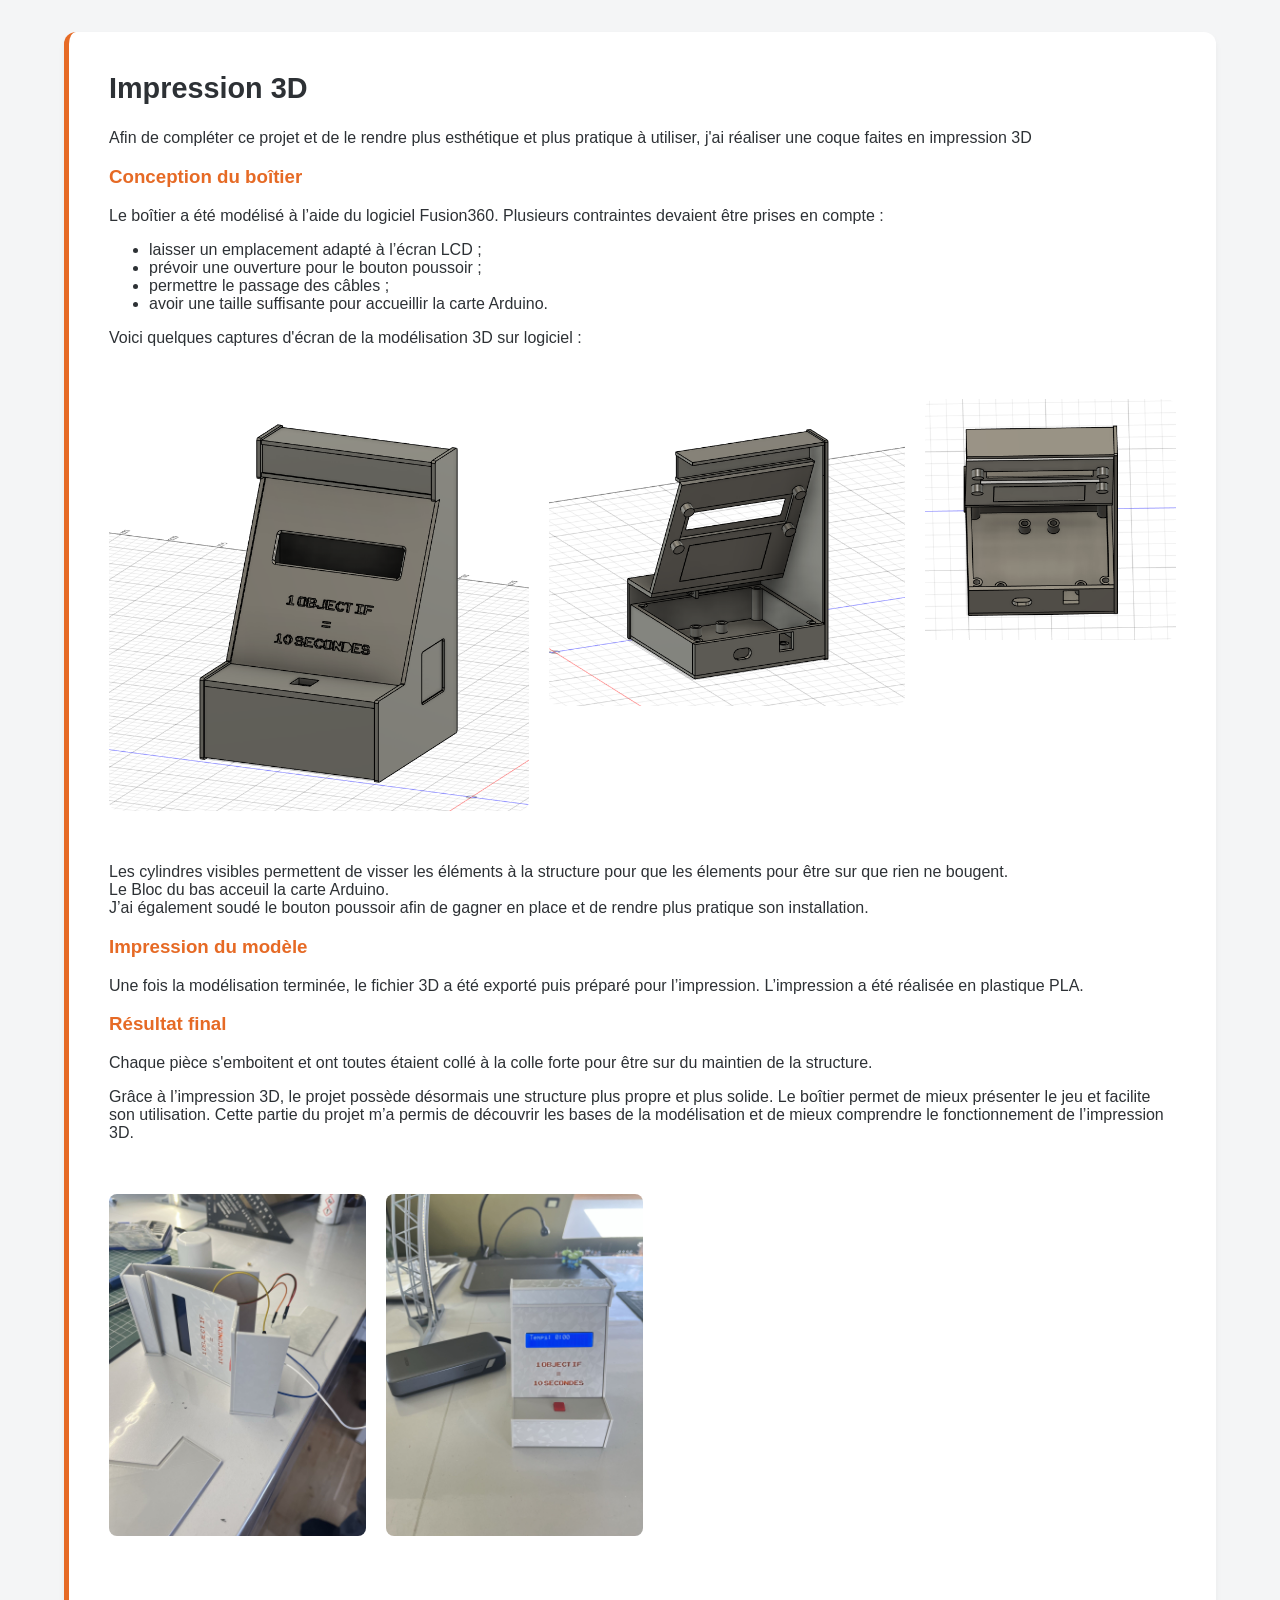
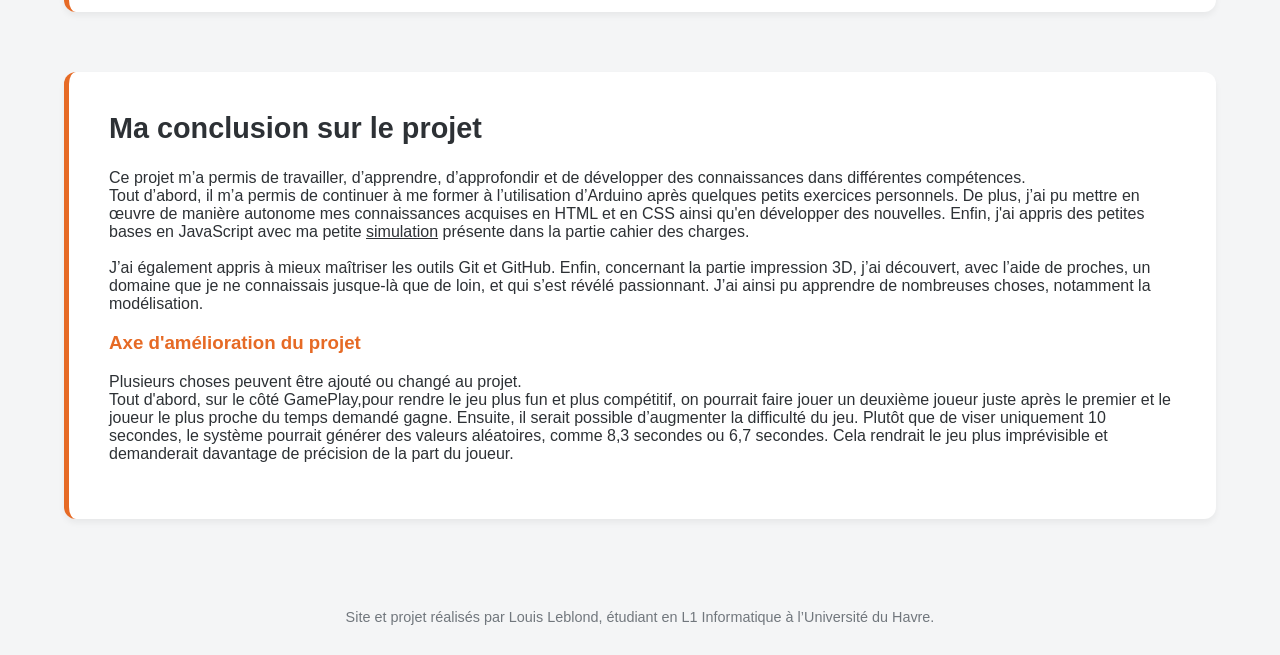
==== commit 501724da: "changement code arduino" ====
--- a/index.html
+++ b/index.html
@@ -123,7 +123,6 @@
   ecran.init();
   ecran.backlight();
   pinMode(bouton, INPUT_PULLUP);
-  pinMode(8, OUTPUT);
 
   // Message initial
   ecran.setCursor(0, 0);
@@ -180,10 +179,8 @@
 
       if ((tempsEcoule / 10) == 1000) {
         ecran.print("VICTOIRE !");
-        tone(8, 1000, 500);
       } else {
         ecran.print("PERDU !");
-        tone(8, 200, 500);
       }
     }
 
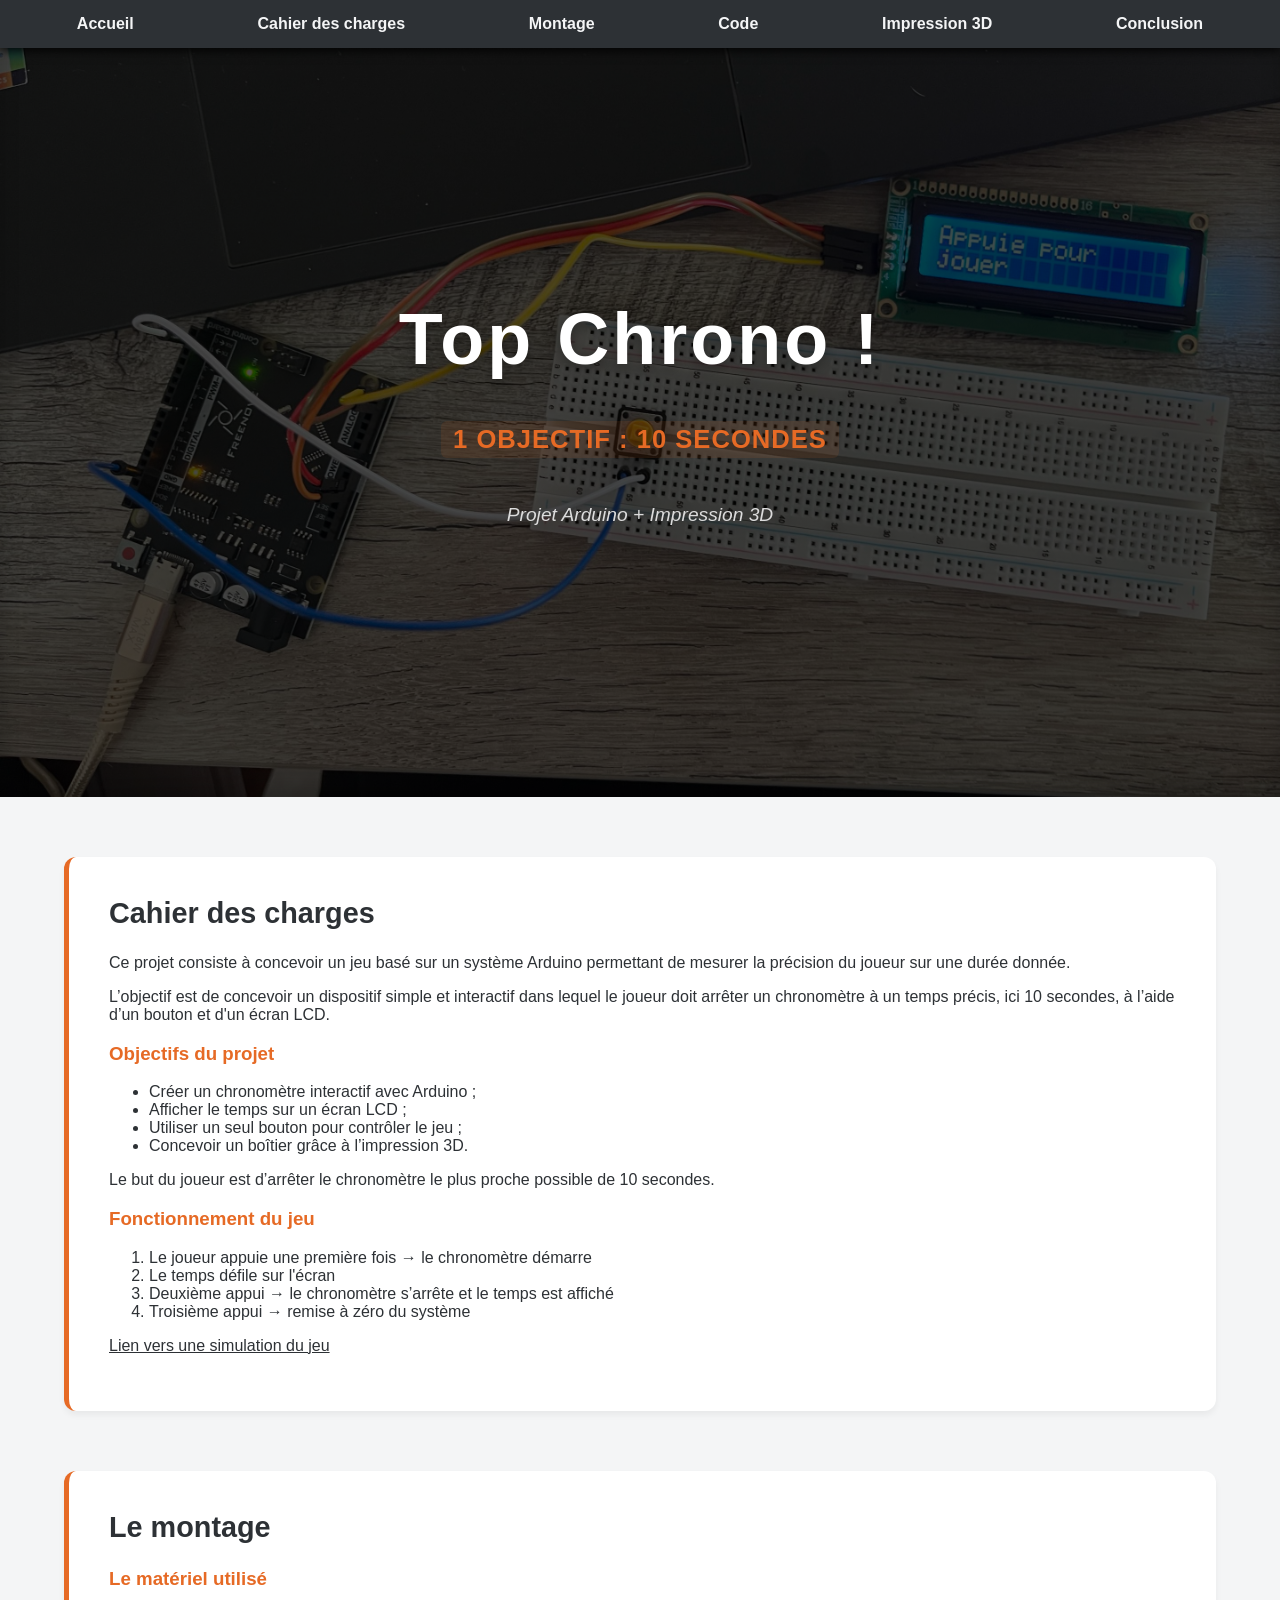
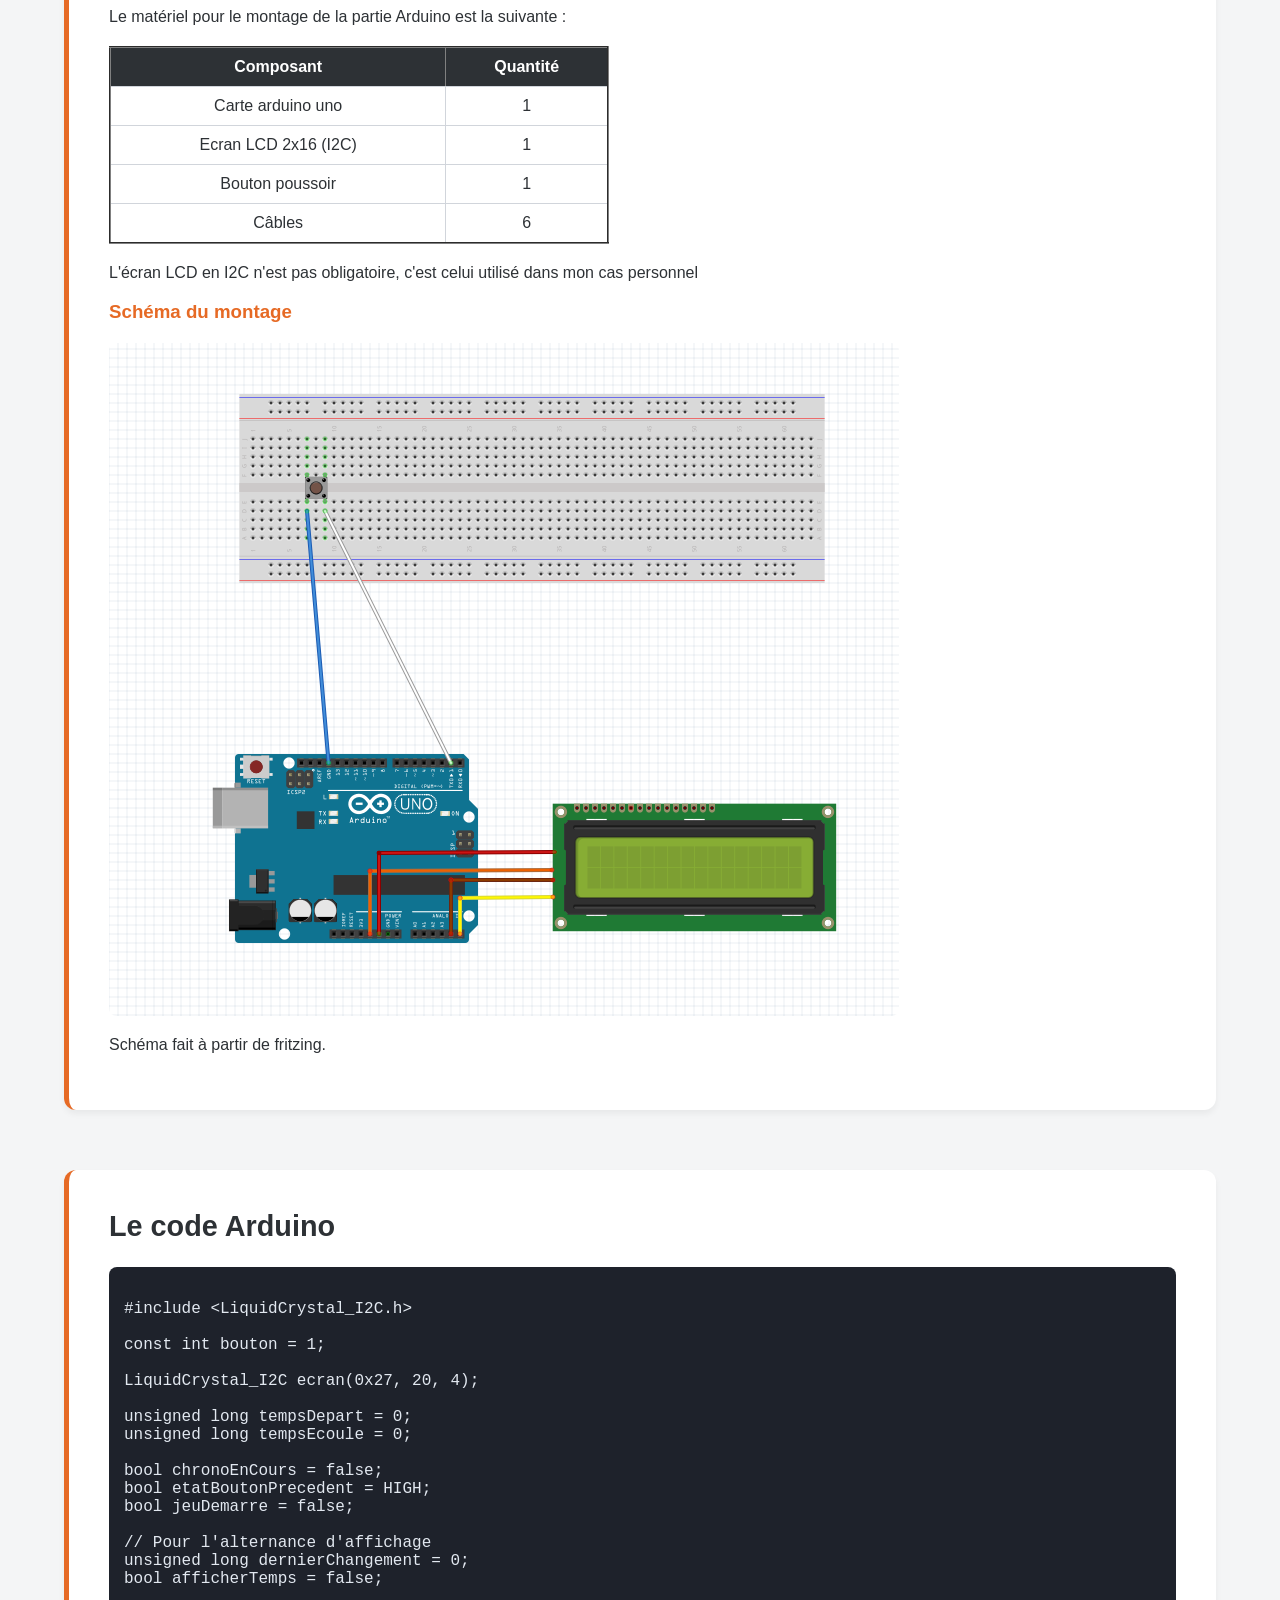
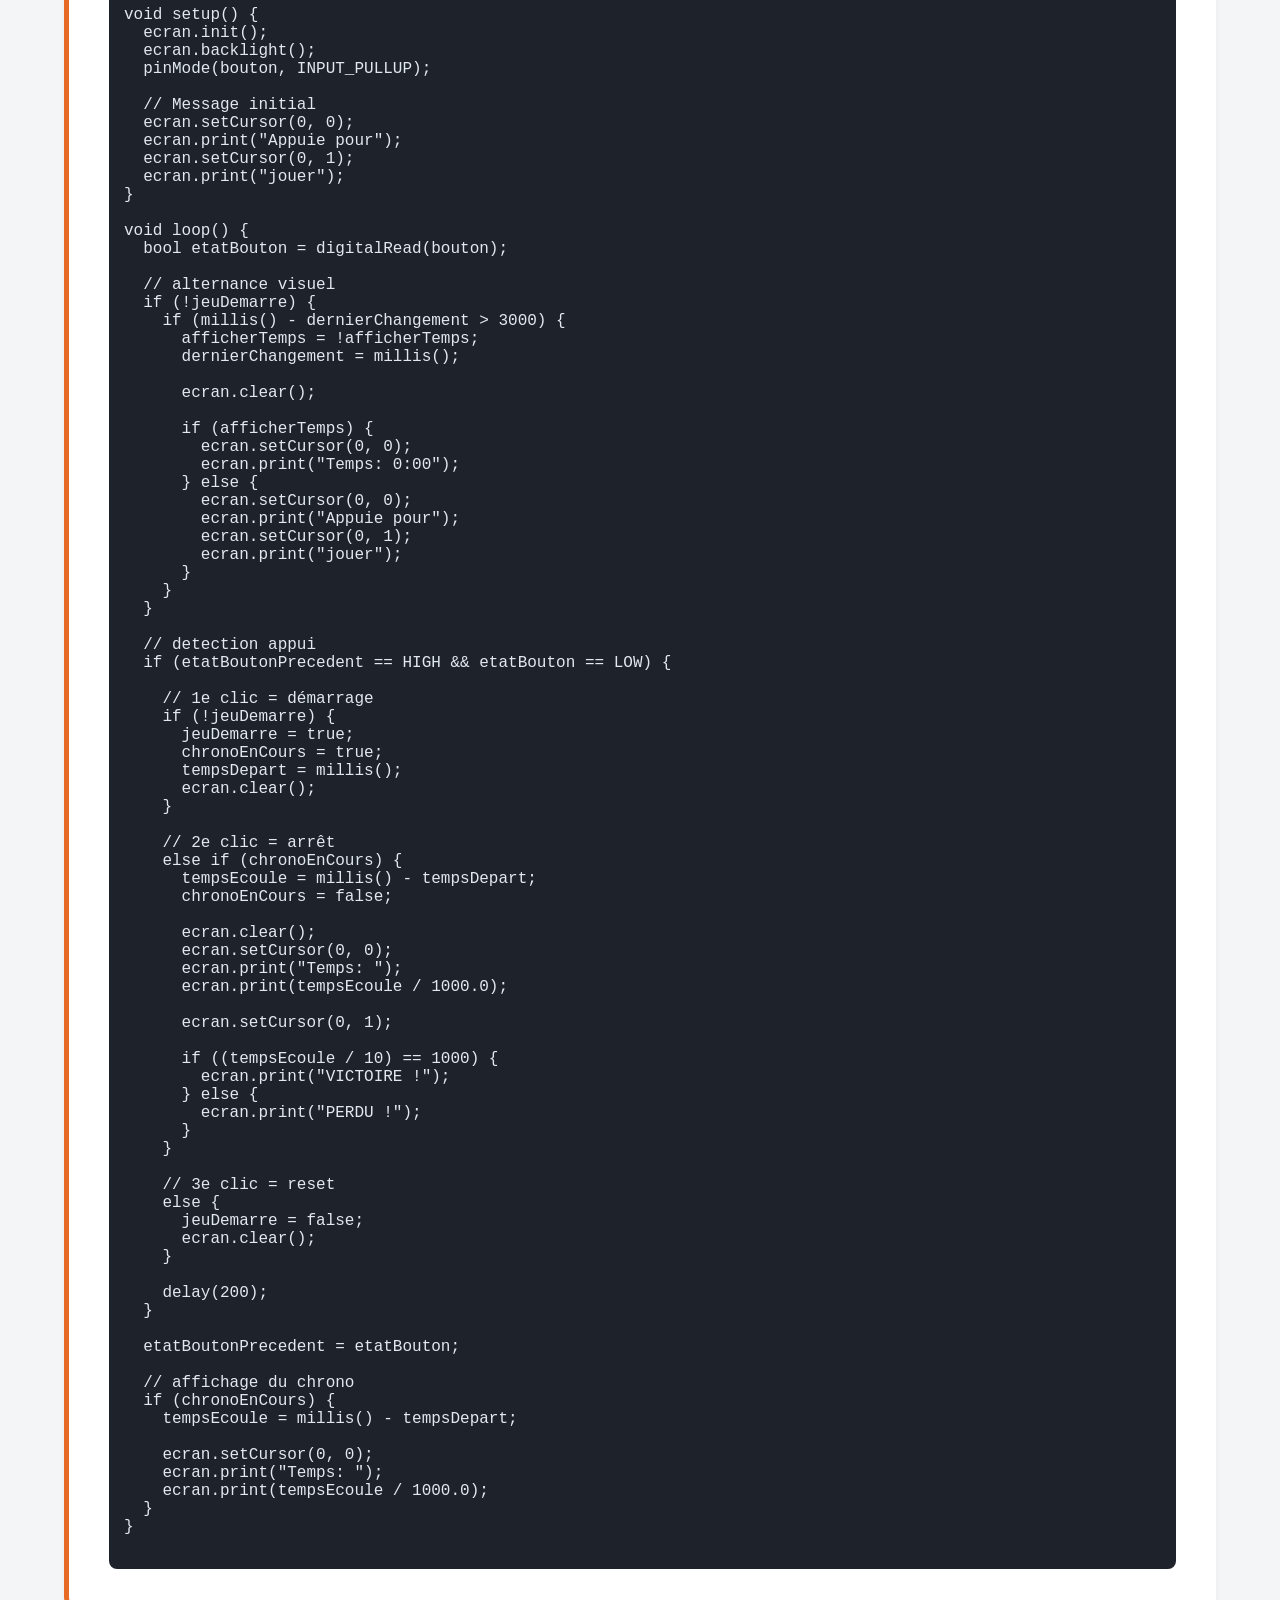
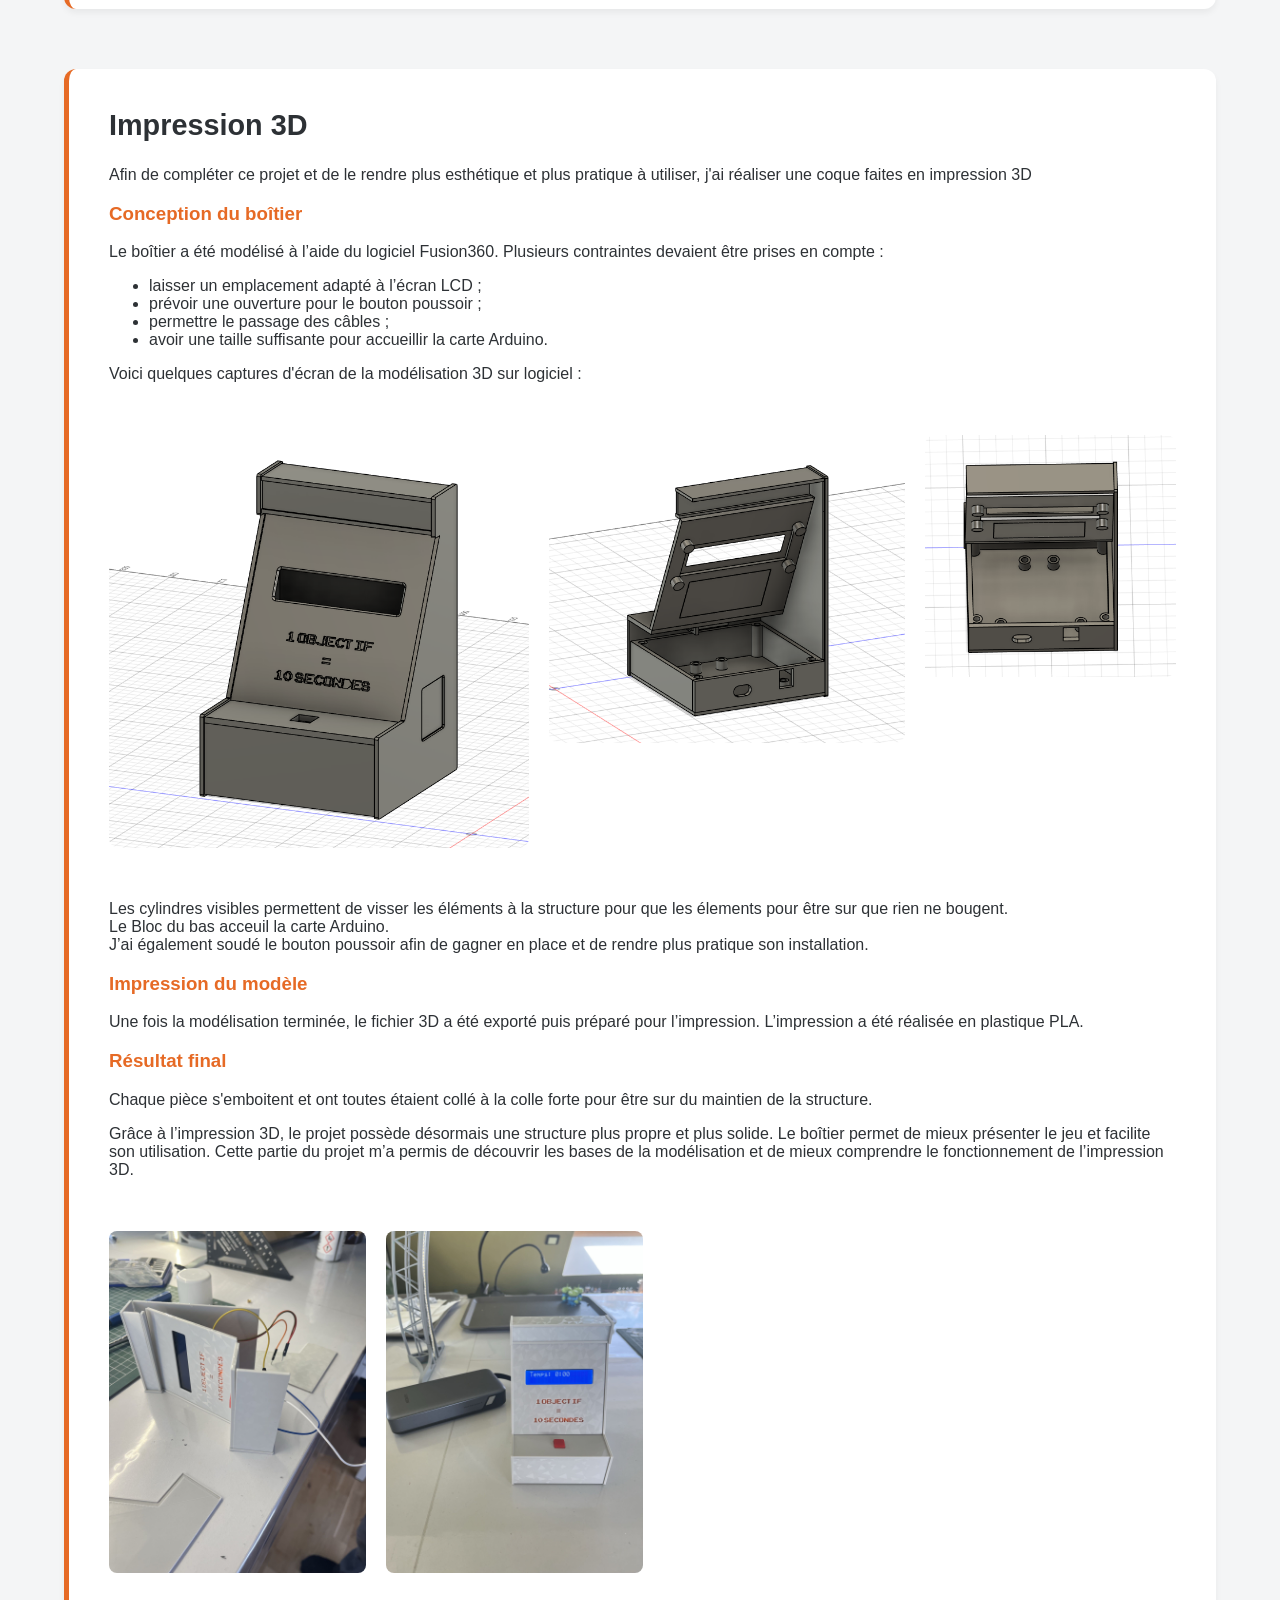
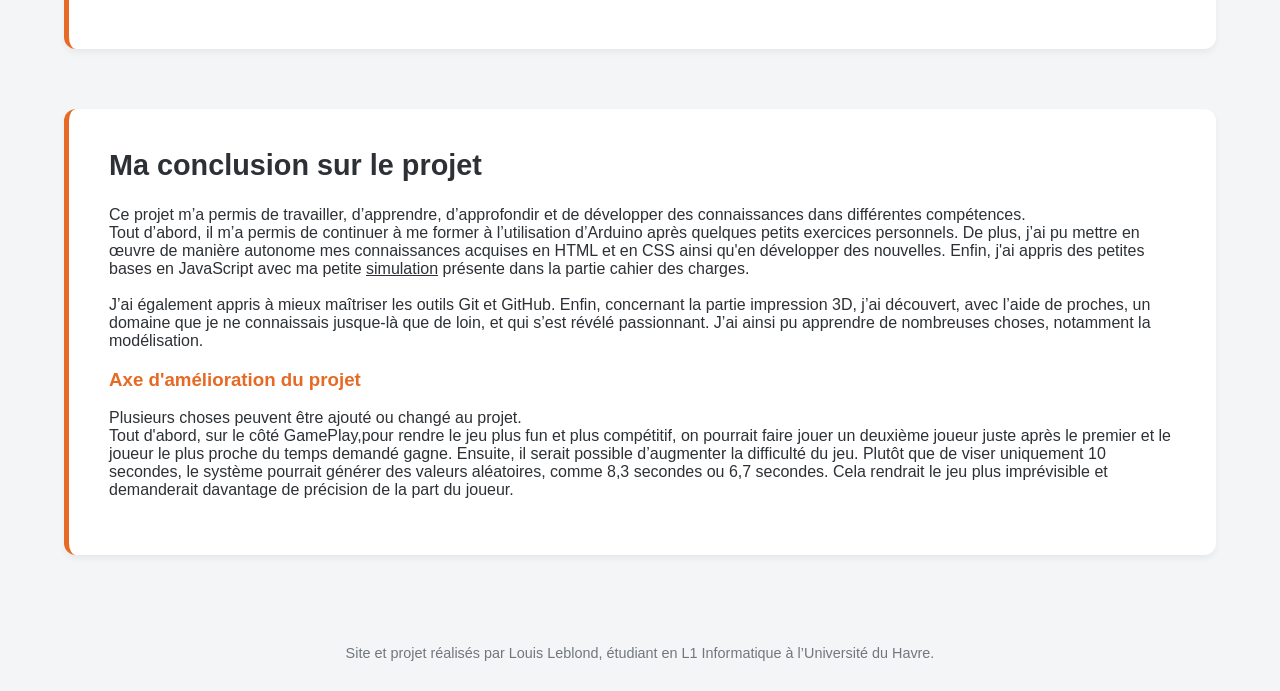
==== commit 3beebdf8: "changement matériel" ====
--- a/index.html
+++ b/index.html
@@ -77,7 +77,7 @@
             <td>1</td>
           </tr>
           <tr>
-            <td>Ecran LCD 2x16 </td>
+            <td>Ecran LCD 2x16 (I2C) </td>
             <td>1</td>
           </tr>
           <tr>
@@ -89,6 +89,7 @@
             <td>6</td>
           </tr>
         </table>
+        <p>L'écran LCD en I2C n'est pas obligatoire, c'est celui utilisé dans mon cas personnel</p>
 
         <h3>Schéma du montage</h3>
       
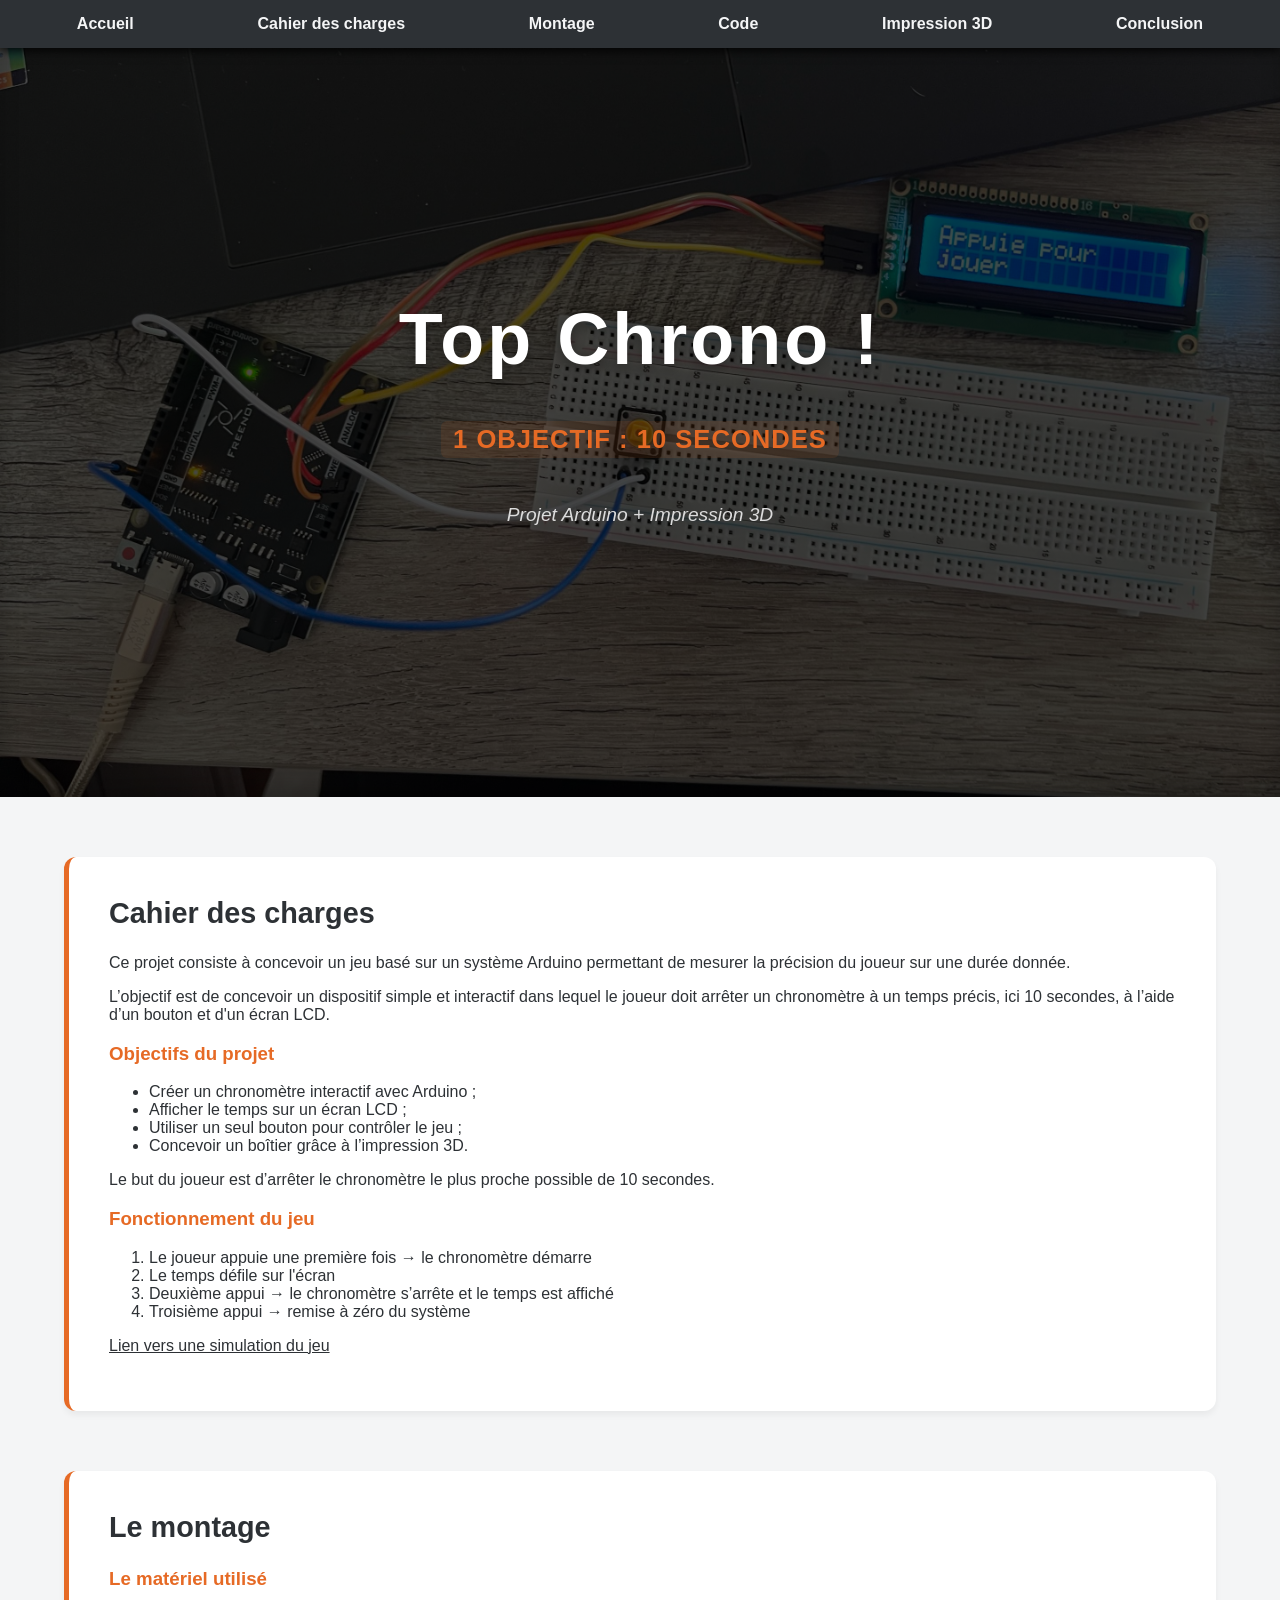
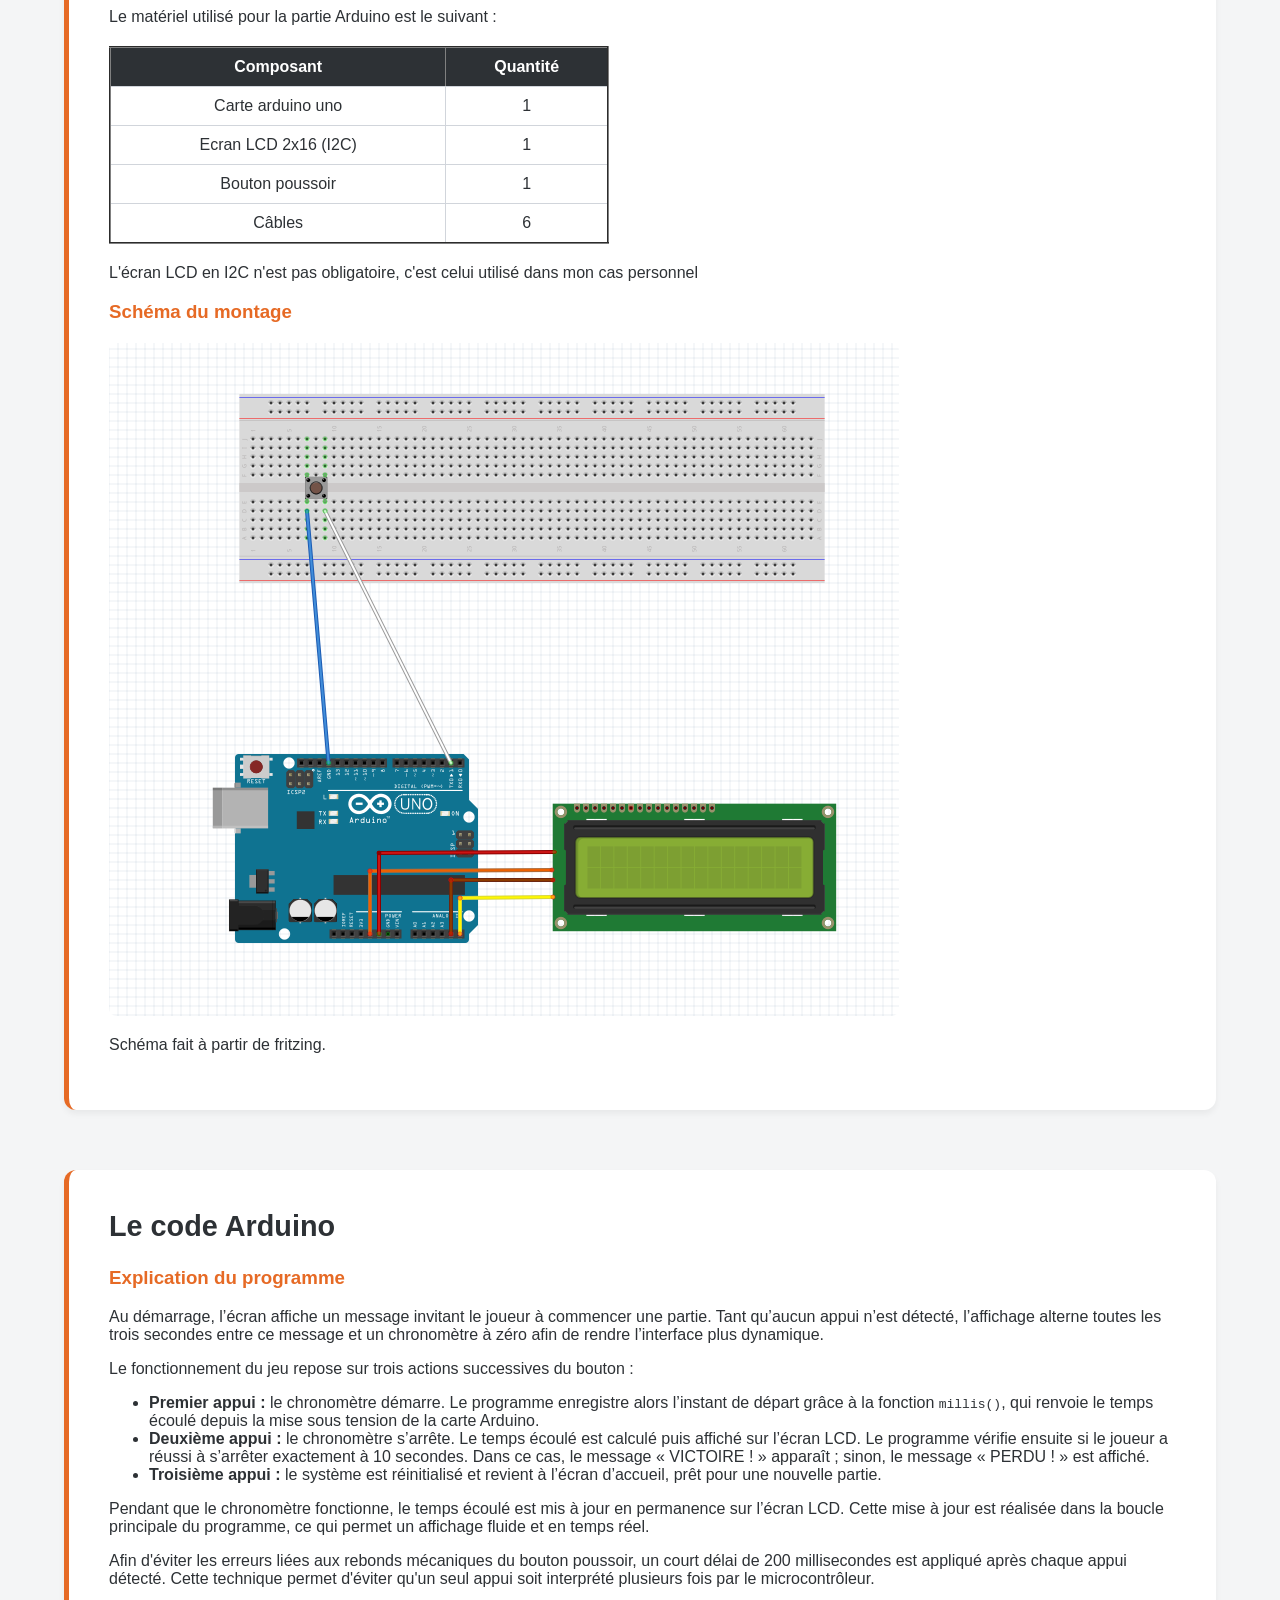
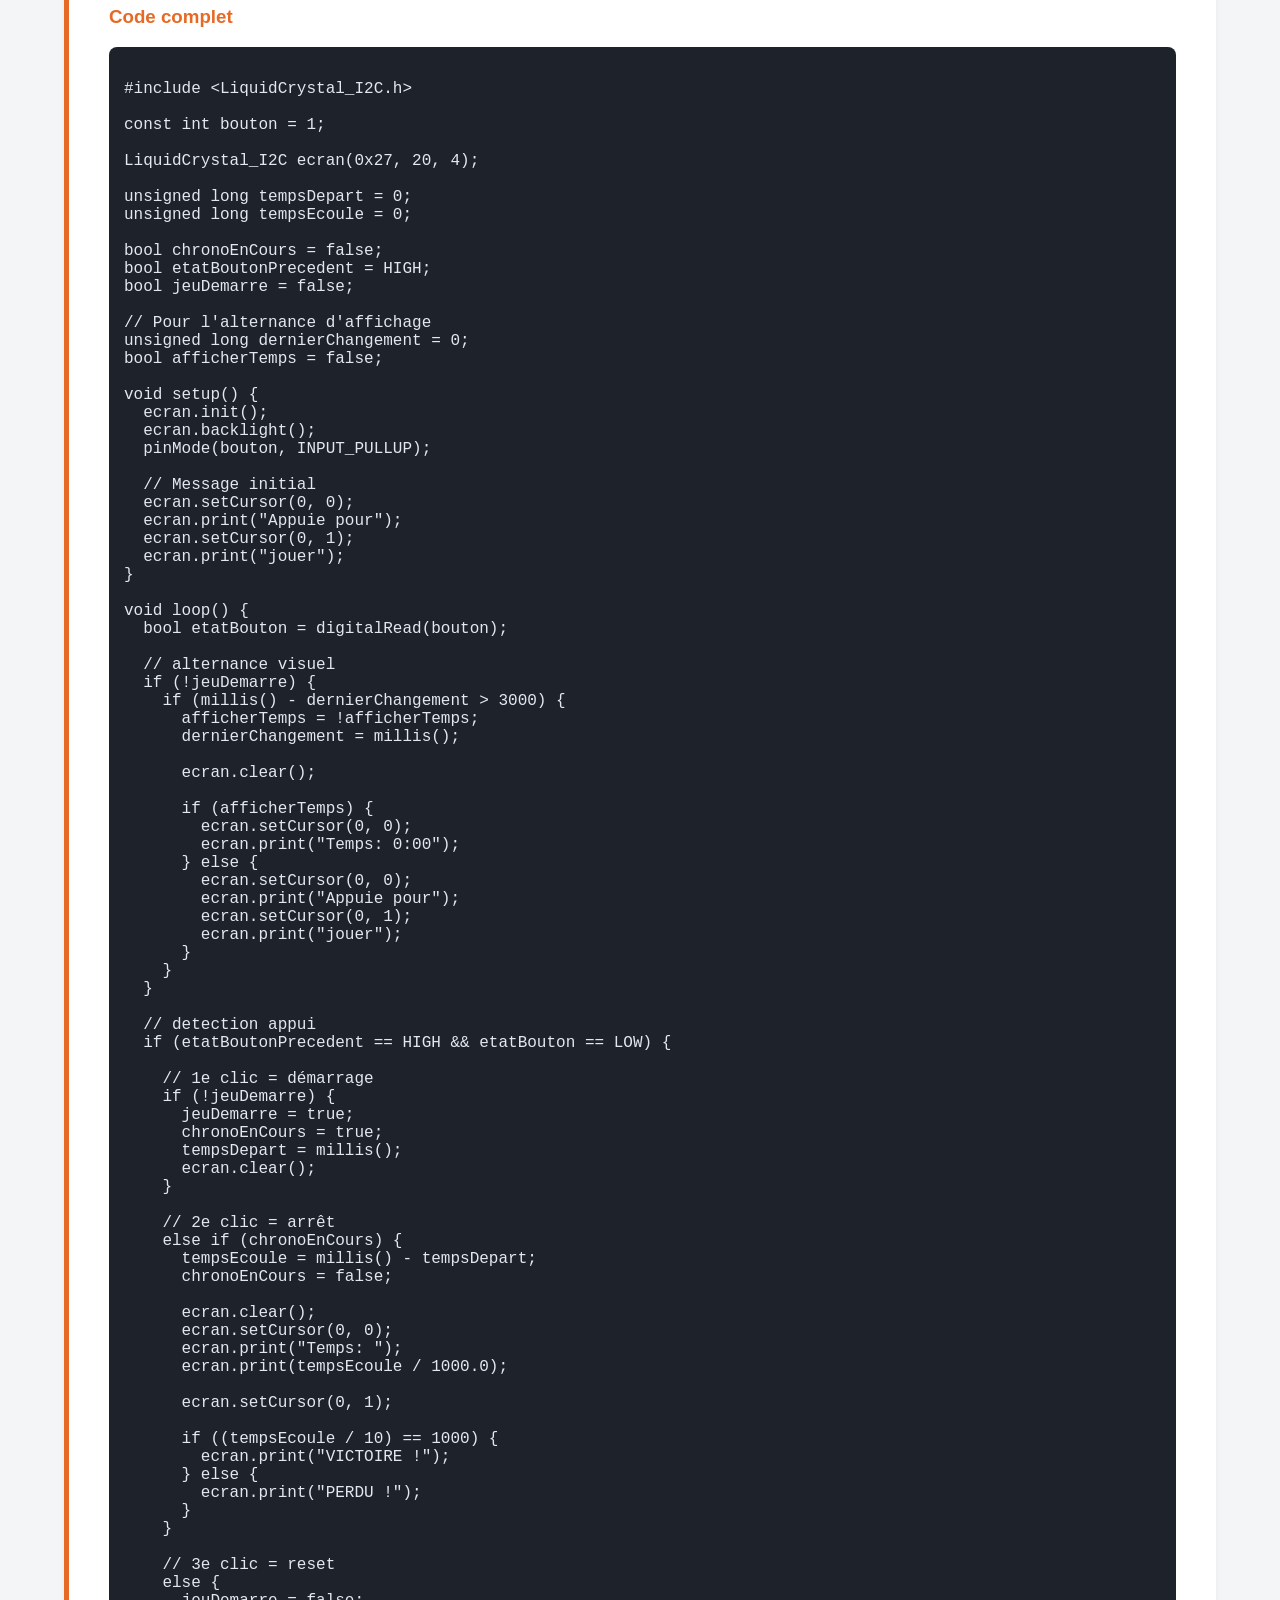
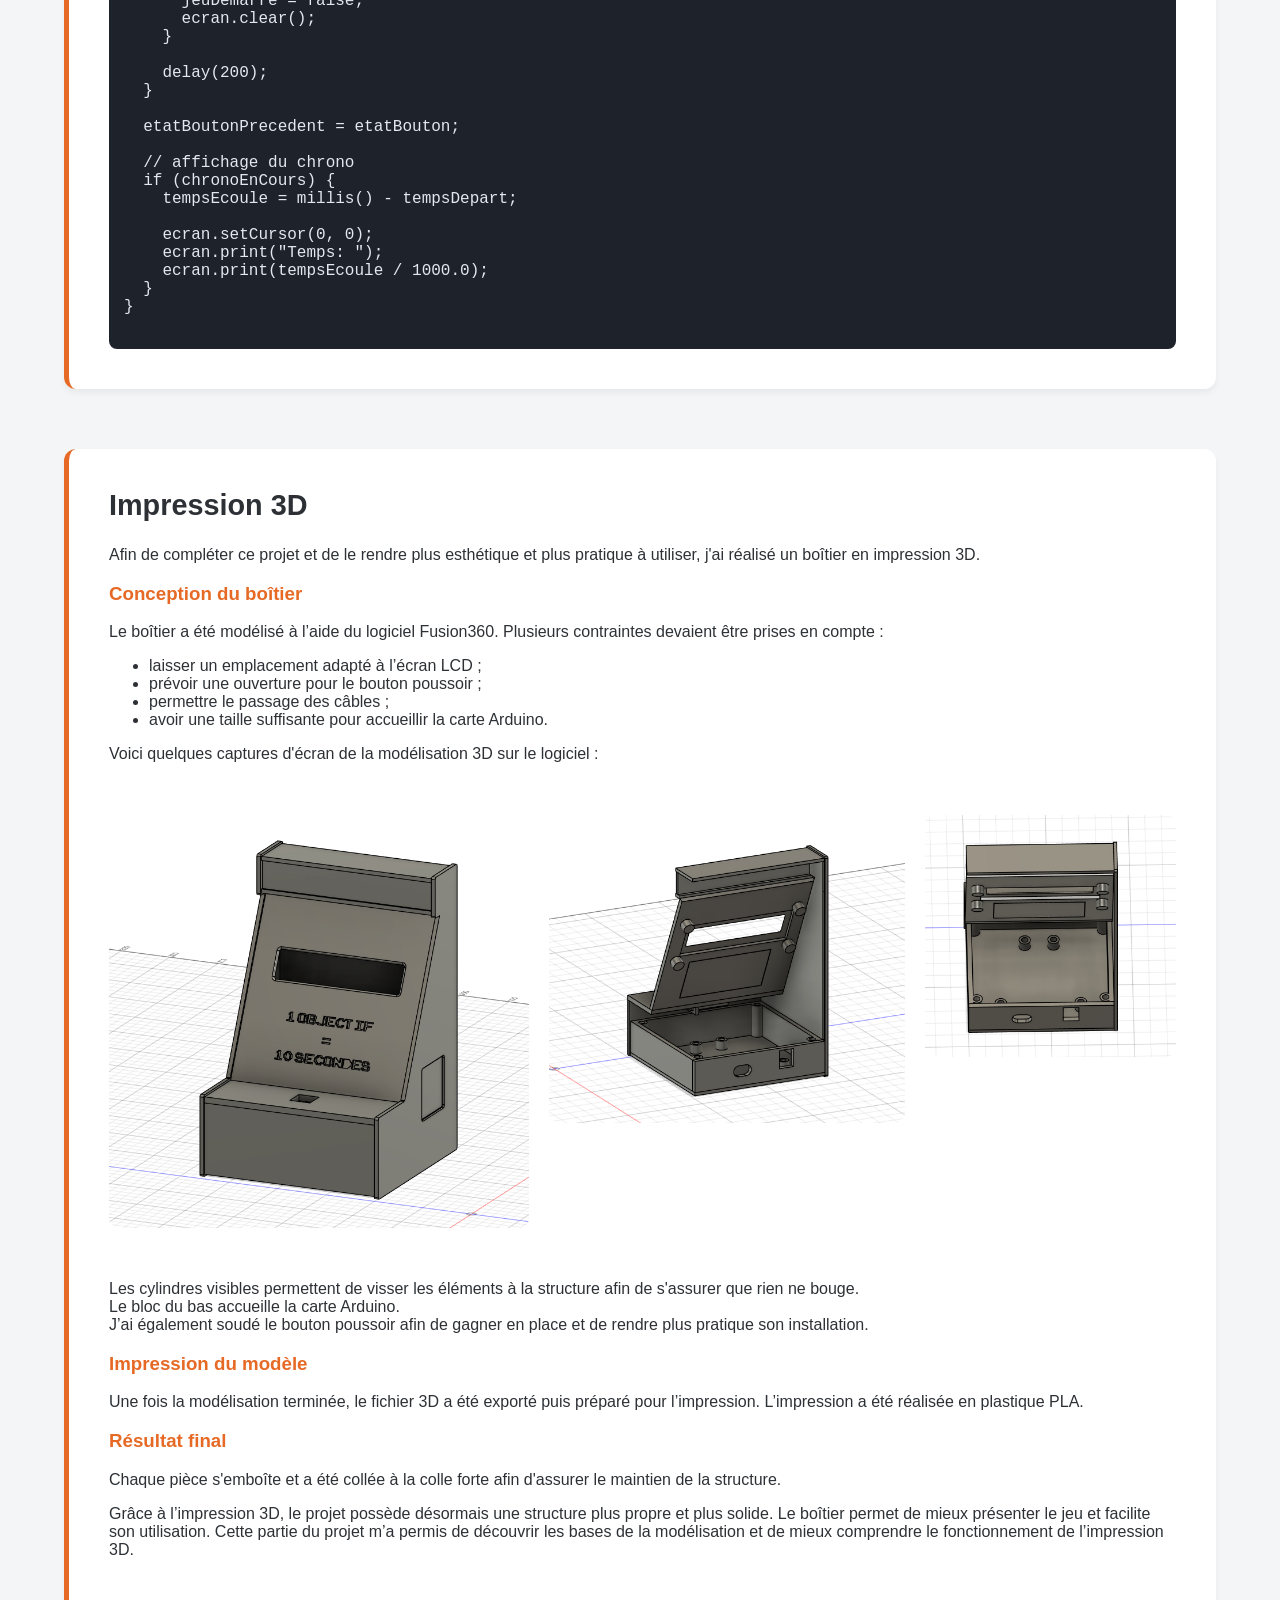
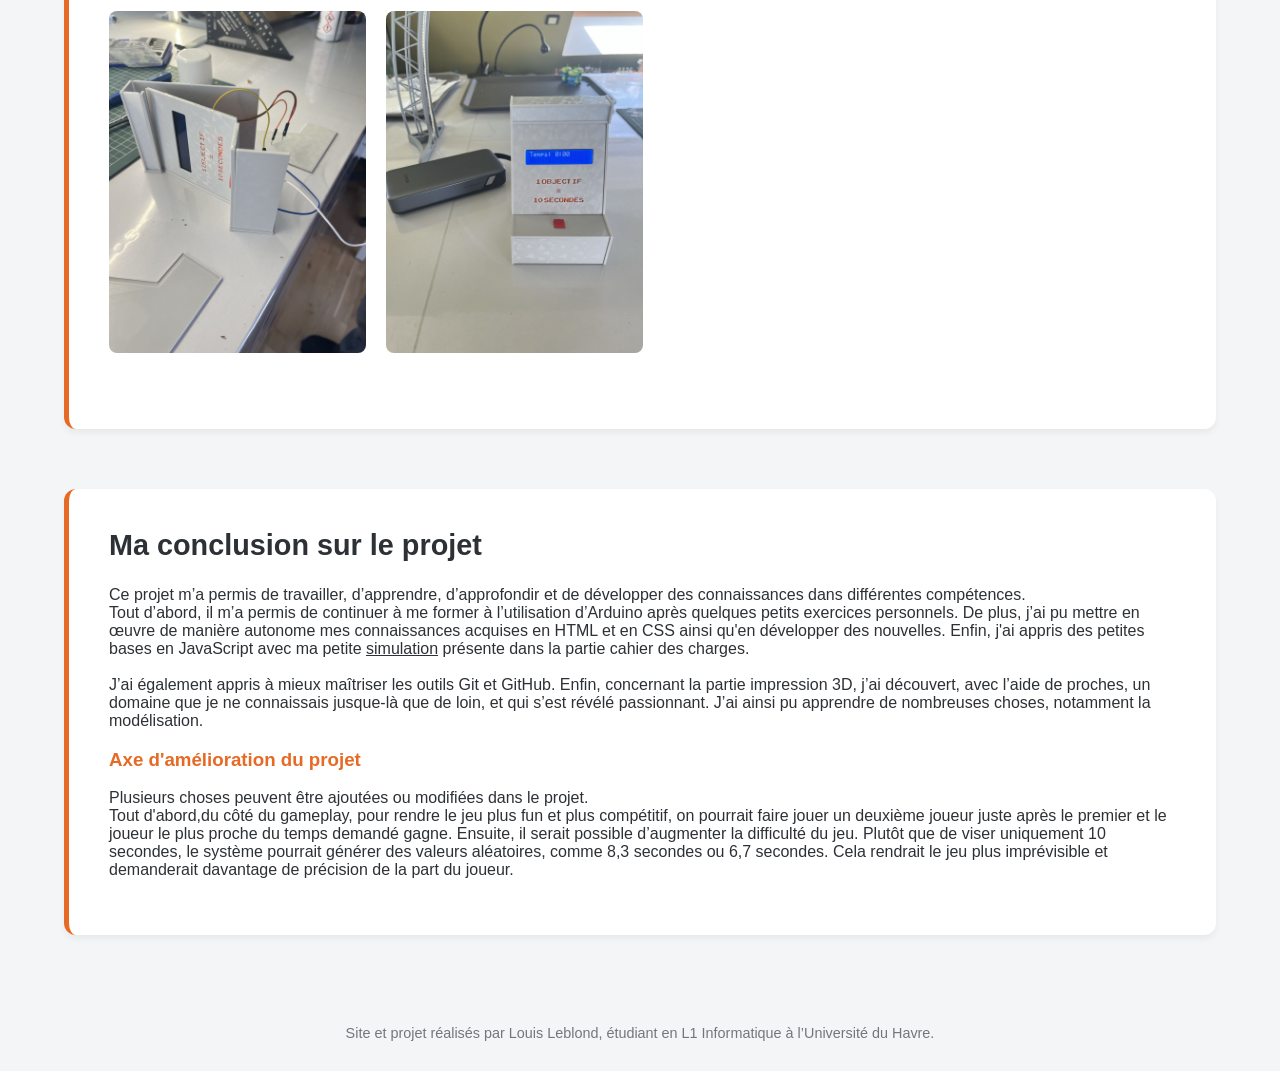
==== commit 3c381c92: "modif partie code et fautes d'orthographes du site complet" ====
--- a/index.html
+++ b/index.html
@@ -66,7 +66,7 @@
 
         <h3>Le matériel utilisé</h3>
         
-        <p>Le matériel pour le montage de la partie Arduino est la suivante :</p>
+        <p>Le matériel utilisé pour la partie Arduino est le suivant :</p>
         <table border="2">
           <tr> 
             <th>Composant</th>
@@ -100,6 +100,52 @@
 
       <div id="code">
         <h2>Le code Arduino</h2>
+
+        <h3>Explication du programme</h3>
+
+<p>
+Au démarrage, l’écran affiche un message invitant le joueur à commencer une partie.
+Tant qu’aucun appui n’est détecté, l’affichage alterne toutes les trois secondes
+entre ce message et un chronomètre à zéro afin de rendre l’interface plus dynamique.
+</p>
+
+<p>
+Le fonctionnement du jeu repose sur trois actions successives du bouton :
+</p>
+
+<ul>
+    <li>
+        <strong>Premier appui :</strong> le chronomètre démarre. Le programme enregistre
+        alors l’instant de départ grâce à la fonction <code>millis()</code>, qui renvoie
+        le temps écoulé depuis la mise sous tension de la carte Arduino.
+    </li>
+
+    <li>
+        <strong>Deuxième appui :</strong> le chronomètre s’arrête. Le temps écoulé est calculé
+        puis affiché sur l’écran LCD. Le programme vérifie ensuite si le joueur a réussi
+        à s’arrêter exactement à 10 secondes. Dans ce cas, le message
+        « VICTOIRE ! » apparaît ; sinon, le message « PERDU ! » est affiché.
+    </li>
+
+    <li>
+        <strong>Troisième appui :</strong> le système est réinitialisé et revient à l’écran
+        d’accueil, prêt pour une nouvelle partie.
+    </li>
+</ul>
+
+<p>
+Pendant que le chronomètre fonctionne, le temps écoulé est mis à jour en permanence
+sur l’écran LCD. Cette mise à jour est réalisée dans la boucle principale du programme,
+ce qui permet un affichage fluide et en temps réel.
+</p>
+
+<p>
+Afin d'éviter les erreurs liées aux rebonds mécaniques du bouton poussoir, un court
+délai de 200 millisecondes est appliqué après chaque appui détecté. Cette technique
+permet d'éviter qu'un seul appui soit interprété plusieurs fois par le microcontrôleur.
+</p>
+
+<h3>Code complet</h3>
         <div id="box">
           <br>
           <pre>
@@ -215,7 +261,7 @@
         <h2>Impression 3D</h2>
 
         <p>
-        Afin de compléter ce projet et de le rendre plus esthétique et plus pratique à utiliser, j'ai réaliser une coque faites en impression 3D
+        Afin de compléter ce projet et de le rendre plus esthétique et plus pratique à utiliser, j'ai réalisé un boîtier en impression 3D.
         </p>
 
         <h3>Conception du boîtier</h3>
@@ -232,15 +278,15 @@
         <li>avoir une taille suffisante pour accueillir la carte Arduino.</li>
         </ul>
 
-        <p>Voici quelques captures d'écran de la modélisation 3D sur logiciel : </p>
+        <p>Voici quelques captures d'écran de la modélisation 3D sur le logiciel : </p>
 
         <div class="images">
         <p><img src="images/louis_borne_ce/avant.png"></p>
         <p><img src="images/louis_borne_ce/arrière.png"></p>
         <p><img src="images/louis_borne_ce/dos.png"></p>
         </div>
-        <p>Les cylindres visibles permettent de visser les éléments à la structure pour que les élements pour être sur que rien ne bougent.
-         <br> Le Bloc du bas acceuil la carte Arduino. 
+        <p>Les cylindres visibles permettent de visser les éléments à la structure afin de s'assurer que rien ne bouge.
+         <br> Le bloc du bas accueille la carte Arduino. 
          <br>J’ai également soudé le bouton poussoir afin de gagner en place et de rendre plus pratique son installation.
         </p>
 
@@ -254,7 +300,7 @@
      <h3>Résultat final</h3>
 
      <p>
-         Chaque pièce s'emboitent et ont toutes étaient collé à la colle forte pour être sur du maintien de la structure.
+         Chaque pièce s'emboîte et a été collée à la colle forte afin d'assurer le maintien de la structure.
         </p>
 
       <p>
@@ -284,8 +330,8 @@
         Enfin, concernant la partie impression 3D, j’ai découvert, avec l’aide de proches, un domaine que je ne connaissais jusque-là que de loin, et qui s’est révélé passionnant. J’ai ainsi pu apprendre de nombreuses choses, notamment la modélisation. </p>
 
         <h3>Axe d'amélioration du projet</h3>
-        <p>Plusieurs choses peuvent être ajouté ou changé au projet.<br>
-        Tout d'abord, sur le côté GamePlay,pour rendre le jeu plus fun et plus compétitif, on pourrait faire jouer un deuxième joueur juste après le premier et le joueur le plus proche du temps demandé gagne.
+        <p>Plusieurs choses peuvent être ajoutées ou modifiées dans le projet.<br>
+        Tout d'abord,du côté du gameplay, pour rendre le jeu plus fun et plus compétitif, on pourrait faire jouer un deuxième joueur juste après le premier et le joueur le plus proche du temps demandé gagne.
         Ensuite, il serait possible d’augmenter la difficulté du jeu. Plutôt que de viser uniquement 10 secondes, le système pourrait générer des valeurs aléatoires, comme 8,3 secondes ou 6,7 secondes. Cela rendrait le jeu plus imprévisible et demanderait davantage de précision de la part du joueur.
         </p>
       </div>
